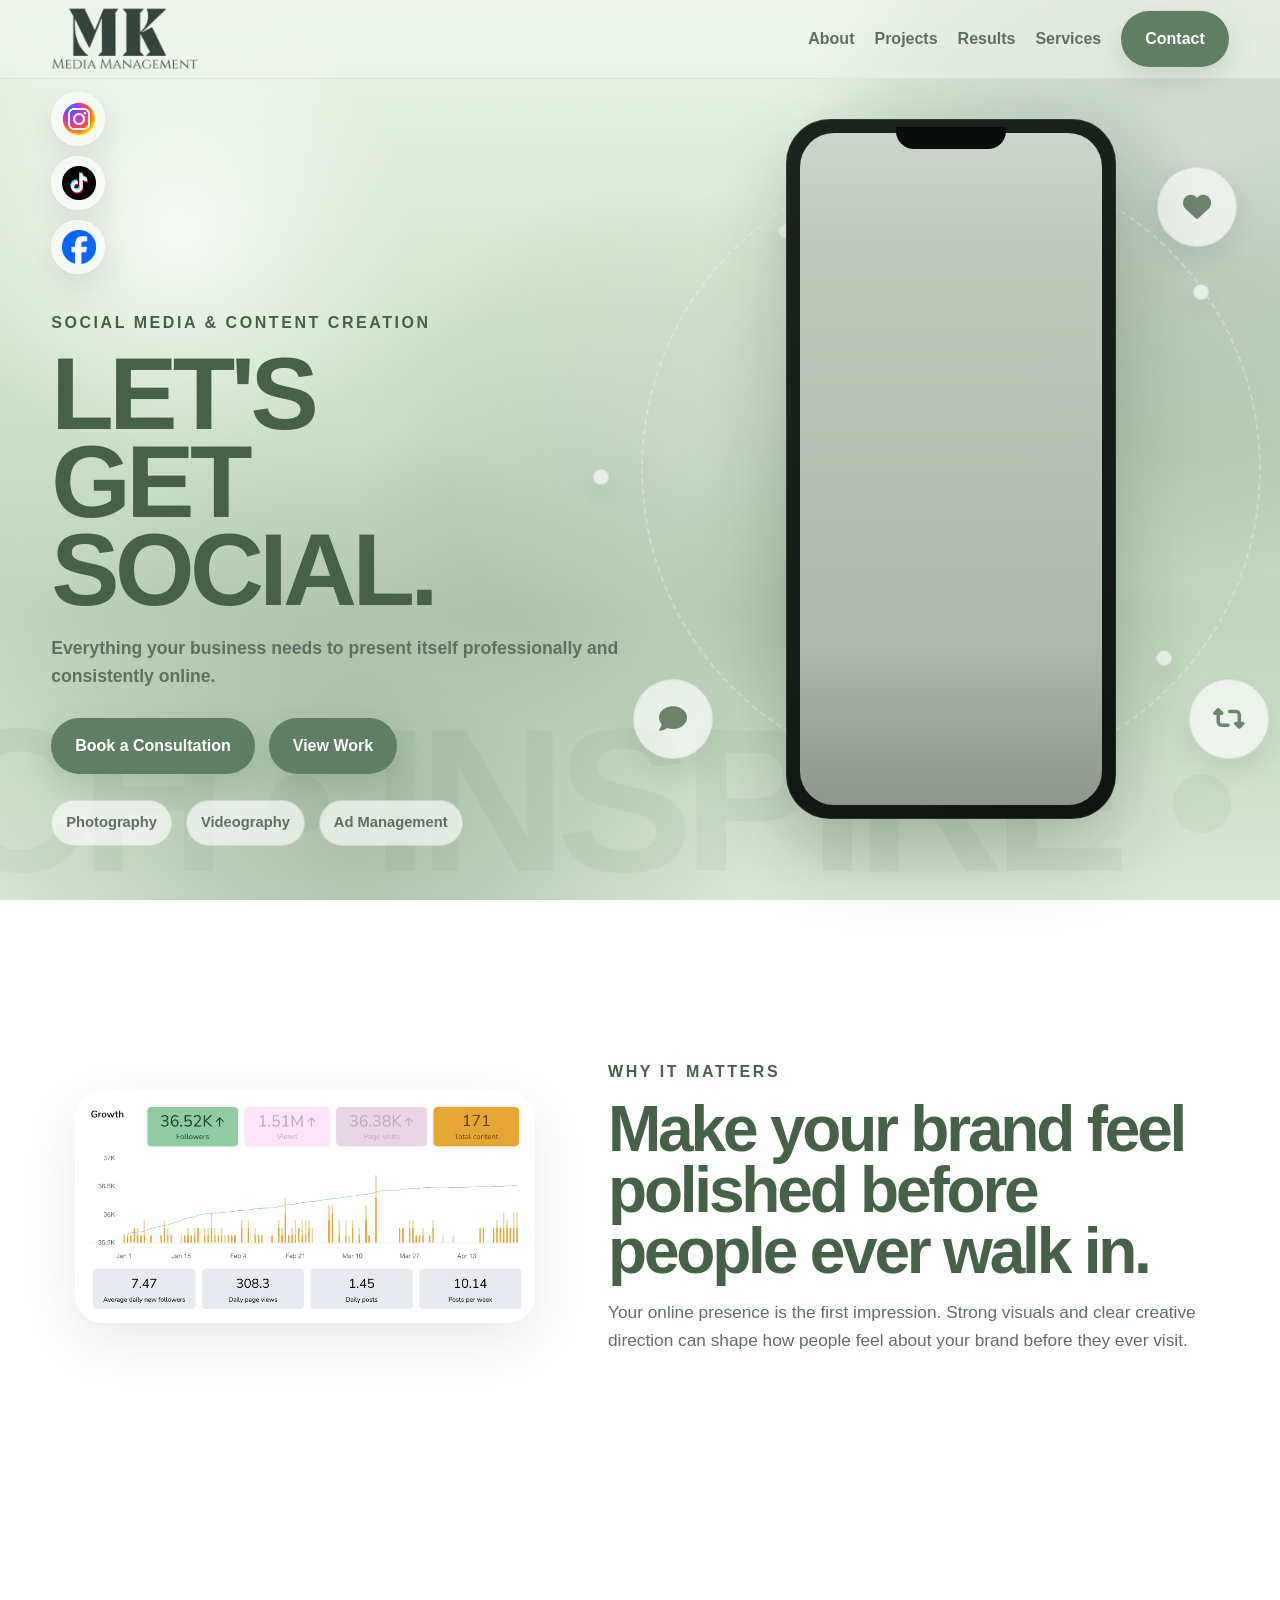
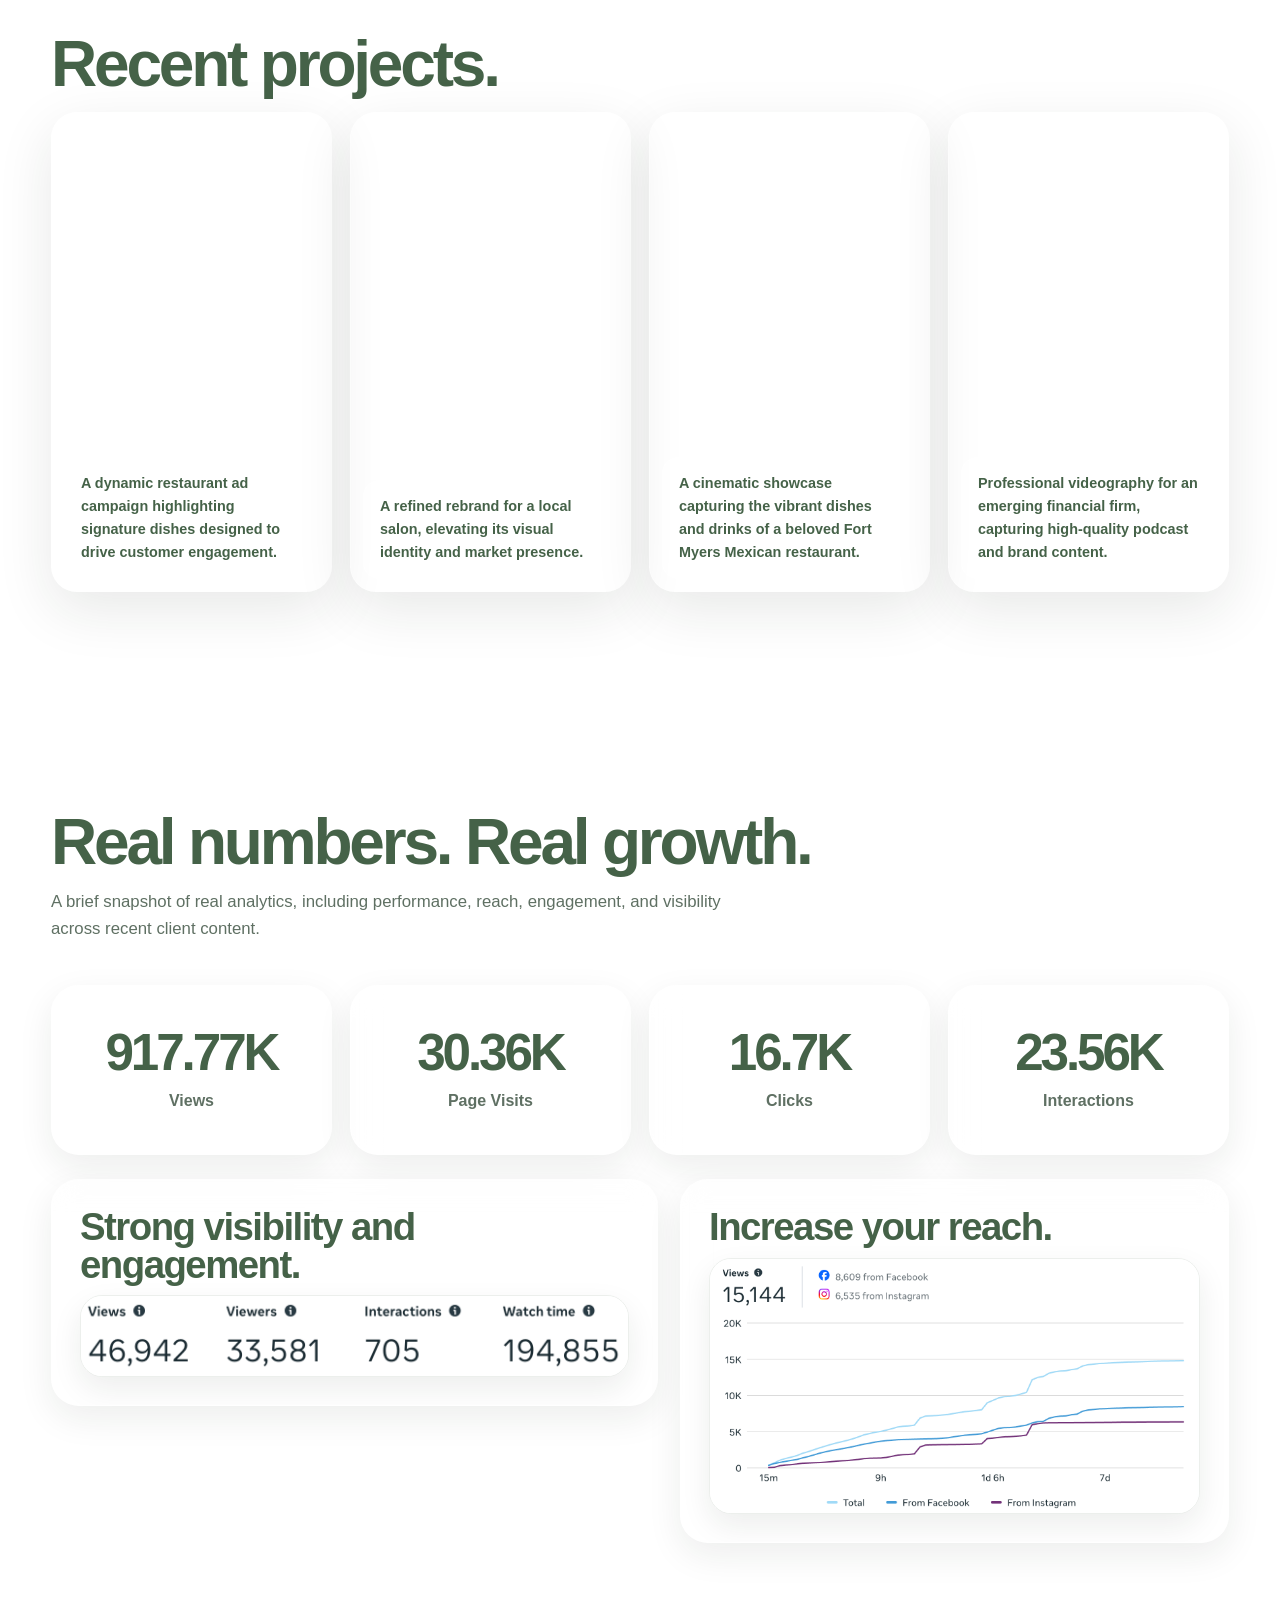
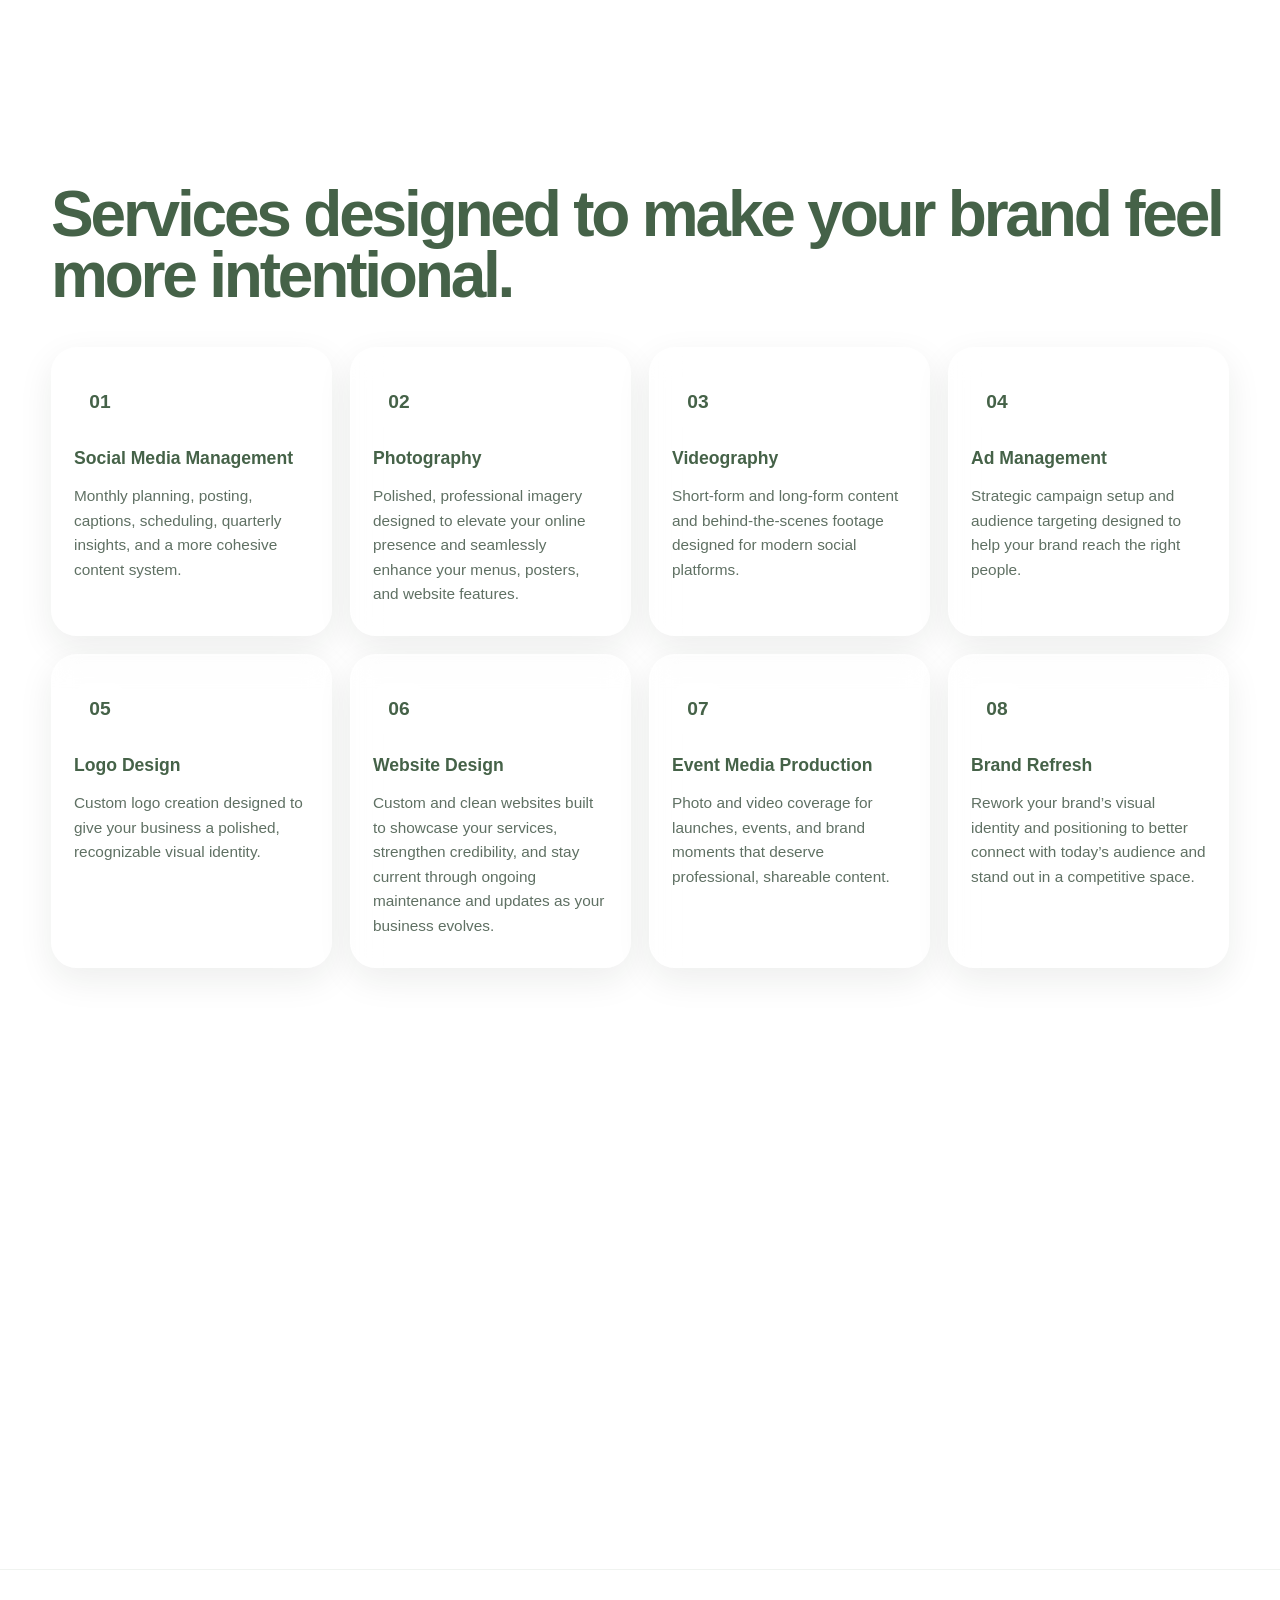
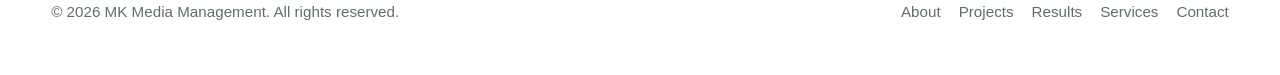
==== index.html @ 250b02cb "Add initial project files" ====
<!DOCTYPE html>
<html lang="en">

<head>
  <meta charset="UTF-8" />
  <meta name="viewport" content="width=device-width, initial-scale=1.0" />
  <title>MK Media Management | Social Media & Content Creation</title>
  <meta name="description"
    content="Professional social media management, content creation, photography, videography, branding, and logo design for businesses. MK Media Management creates high-quality visuals and strategies that elevate your brand online.">
  <link rel="stylesheet" href="https://cdnjs.cloudflare.com/ajax/libs/font-awesome/6.5.0/css/all.min.css" />
  <link rel="icon" type="image/png" href="/favicon.png">

  <style>
    /* ==============================
       THEME VARIABLES
    ============================== */
    :root {
      --bg: #e3efe0;
      --bg2: #cfe2cb;
      --bg3: #d4e3d1;
      --panel: rgba(255, 255, 255, 0.72);
      --text: #1f2a22;
      --muted: #5f7063;
      --green: #5f7f62;
      --green-dark: #456248;
      --line: rgba(69, 98, 72, 0.14);
      --shadow: 0 18px 55px rgba(25, 41, 29, 0.1);
      --max: 1200px;
    }

    /* ==============================
       RESET / BASE
    ============================== */
    * {
      box-sizing: border-box;
      margin: 0;
      padding: 0;
    }

    html {
      scroll-behavior: smooth;
    }

    body {
      font-family: Arial, Helvetica, sans-serif;
      color: var(--text);
      background: transparent;
      overflow-x: hidden;
      line-height: 1.6;
    }


    a,
    a:hover,
    .logo,
    .logo:hover,
    .btn,
    .btn:hover,
    .nav-links a,
    .nav-links a:hover,
    .footer-links a,
    .footer-links a:hover {
      color: inherit;
      text-decoration: none;
    }

    img,
    video {
      display: block;
      max-width: 100%;
    }

    .container {
      width: min(92%, var(--max));
      margin: 0 auto;
    }

    .section {
      position: relative;
      padding: 110px 0;
    }

    .eyebrow {
      display: inline-block;
      margin-bottom: 14px;
      font-size: 1rem;
      letter-spacing: 0.16em;
      text-transform: uppercase;
      font-weight: 700;
      color: var(--green-dark);
    }

    .section-title {
      max-width: none;
      margin-bottom: 16px;
      font-size: clamp(2.2rem, 5vw, 4.4rem);
      line-height: 0.96;
      letter-spacing: -0.05em;
      color: var(--green-dark);
    }

    .section-subtitle {
      max-width: 720px;
      color: var(--muted);
      font-size: 1.05rem;
    }

    /* ==============================
       ANIMATED BACKGROUND
    ============================== */
    .scroll-bg {
      position: fixed;
      inset: 0;
      z-index: -1;
      pointer-events: none;
      will-change: transform, filter;
      animation: backgroundDrift 22s ease-in-out infinite alternate;
      background:
        radial-gradient(circle at 14% 18%, rgba(255, 255, 255, 0.72), transparent 18%),
        radial-gradient(circle at 82% 16%, rgba(255, 255, 255, 0.52), transparent 22%),
        radial-gradient(circle at 52% 42%, rgba(255, 255, 255, 0.26), transparent 28%),
        radial-gradient(circle at 78% 22%, rgba(47, 79, 54, 0.42), transparent 28%),
        radial-gradient(circle at 28% 78%, rgba(95, 127, 98, 0.36), transparent 32%),
        radial-gradient(circle at 72% 70%, rgba(122, 156, 126, 0.28), transparent 24%),
        radial-gradient(circle at 50% 52%, rgba(62, 95, 68, 0.18), transparent 36%),
        linear-gradient(to bottom, #edf6ea 0%, #d8e8d4 30%, #bfd5bc 68%, #dbe8d8 100%);
    }

    @keyframes backgroundDrift {
      0% {
        transform: scale(1);
        filter: saturate(1) brightness(1);
      }

      50% {
        transform: scale(1.03);
        filter: saturate(1.08) brightness(1.03);
      }

      100% {
        transform: scale(1.05);
        filter: saturate(1.12) brightness(1.05);
      }
    }

    /* ==============================
       BUTTONS
    ============================== */
    .btn {
      display: inline-flex;
      align-items: center;
      justify-content: center;
      border: none;
      border-radius: 999px;
      padding: 15px 24px;
      font-weight: 700;
      cursor: pointer;
      transition: background-color 0.25s ease, color 0.25s ease, transform 0.25s ease, box-shadow 0.25s ease;
    }

    .btn-primary {
      background: var(--green);
      color: #ffffff;
      box-shadow: 0 10px 28px rgba(69, 98, 72, 0.18);
    }

    .btn-primary:hover {
      background: #ffffff;
      color: var(--green-dark);
      transform: scale(1.06);
      box-shadow: 0 12px 30px rgba(69, 98, 72, 0.16);
    }

    /* ==============================
       HEADER / NAVIGATION
    ============================== */
    header {
      position: sticky;
      top: 0;
      z-index: 1000;
      background: rgba(238, 244, 236, 0.6);
      backdrop-filter: blur(12px);
      border-bottom: 1px solid rgba(69, 98, 72, 0.08);
    }

    .nav {
      min-height: 78px;
      display: flex;
      align-items: center;
      justify-content: space-between;
      gap: 24px;
    }

    .logo {
      display: flex;
      align-items: center;
    }

    .logo img {
      height: 64px;
      width: auto;
      object-fit: contain;
      transition: transform 0.25s ease, opacity 0.25s ease;
    }

    .logo:hover img {
      transform: scale(1.03);
      opacity: 0.92;
    }

    .nav-links {
      display: flex;
      align-items: center;
      flex-wrap: wrap;
      gap: 20px;
    }

    .nav-links a {
      font-weight: 600;
      color: var(--muted);
    }

    .nav-links a:hover {
      color: var(--text);
    }

    .nav-links a.nav-contact-btn {
      background: var(--green);
      color: #ffffff !important;
      box-shadow: 0 10px 28px rgba(69, 98, 72, 0.18);
    }

    .nav-links a.nav-contact-btn:hover {
      background: #ffffff;
      color: var(--green-dark) !important;
      transform: scale(1.06);
      box-shadow: 0 12px 30px rgba(69, 98, 72, 0.16);
    }

    /* =========================================
       HERO + SOCIAL ICONS + PHONE
    ========================================= */
    .hero {
      position: relative;
      min-height: 100vh;
      display: flex;
      align-items: center;
      padding: 10px 0 160px;
      overflow: hidden;
    }

    .hero-bg-word {
      position: absolute;
      left: 30%;
      top: 60%;
      transform: translateX(-50%);
      font-size: clamp(5rem, 16vw, 16rem);
      font-weight: 900;
      letter-spacing: -0.05em;
      color: rgba(69, 98, 72, 0.06);
      white-space: nowrap;
      pointer-events: none;
      user-select: none;
      will-change: transform;
    }

    .hero-grid {
      position: relative;
      z-index: 2;
      display: grid;
      grid-template-columns: 1.02fr 0.98fr;
      align-items: center;
      gap: 42px;
    }

    .hero-social-stack {
      display: flex;
      flex-direction: column;
      gap: 10px;
      width: fit-content;
      margin-bottom: 36px;
      position: relative;
      top: 0;
    }

    .social-pill {
      width: 54px;
      height: 54px;
      display: flex;
      align-items: center;
      gap: 12px;
      overflow: hidden;
      border-radius: 999px;
      background: rgba(255, 255, 255, 0.62);
      backdrop-filter: blur(12px);
      border: 1px solid rgba(255, 255, 255, 0.42);
      box-shadow: 0 12px 30px rgba(25, 41, 29, 0.1);
      color: var(--green-dark);
      font-weight: 800;
      white-space: nowrap;
      line-height: 1;
      transition: width 0.3s ease, transform 0.25s ease, background 0.25s ease;
    }

    .social-pill:hover {
      width: 320px;
      transform: translateX(4px) scale(1.03);
      background: rgba(255, 255, 255, 0.9);
    }

    .social-pill img {
      display: block;
      width: 34px;
      height: 34px;
      object-fit: contain;
      flex: 0 0 34px;
      margin-left: 10px;
    }

    .social-pill span {
      display: block;
      opacity: 0;
      transform: translateX(0);
      line-height: 1;
      padding-top: 1px;
      transition: opacity 0.25s ease;
    }

    .social-pill:hover span {
      opacity: 1;
    }

    .hero h1 {
      max-width: 700px;
      margin-bottom: 20px;
      font-size: clamp(4rem, 8vw, 7.5rem);
      line-height: 0.86;
      letter-spacing: -0.045em;

      /* APPLE FONT FIX */
      font-family: "Arial Black", Arial, Helvetica, sans-serif;
      font-weight: 900;
      -webkit-font-smoothing: antialiased;
      text-rendering: geometricPrecision;

      text-transform: uppercase;
      color: var(--green-dark);
    }

    .hero p {
      max-width: 610px;
      margin-bottom: 28px;
      color: var(--muted);
      font-size: 1.1rem;
      font-weight: 600;
    }

    .hero-actions,
    .hero-tags {
      display: flex;
      flex-wrap: wrap;
      gap: 14px;
    }

    .hero-actions {
      margin-bottom: 26px;
    }

    .hero-tags span {
      padding: 10px 14px;
      border-radius: 999px;
      background: rgba(255, 255, 255, 0.66);
      border: 1px solid var(--line);
      color: var(--muted);
      font-size: 0.92rem;
      font-weight: 600;
    }

    .hero-right {
      position: relative;
      min-height: 760px;
    }

    .hero-orbit {
      position: absolute;
      top: 50%;
      left: 50%;
      z-index: 1;
      width: 620px;
      height: 620px;
      transform: translate(-50%, -50%) rotate(0deg);
      transform-origin: center;
      border-radius: 50%;
      border: 2px dashed rgba(255, 255, 255, 0.42);
      opacity: 0.7;
      transition: transform 0.1s linear;
    }

    .orbit-icon {
      position: absolute;
      width: 80px;
      height: 80px;
      display: grid;
      place-items: center;
      border-radius: 50%;
      background: rgba(255, 255, 255, 0.95);
      border: 1px solid rgba(69, 98, 72, 0.14);
      box-shadow: 0 14px 28px rgba(25, 41, 29, 0.12);
      color: var(--green-dark);
      font-size: 28px;
      transform-origin: center;
      transition: transform 0.25s ease, box-shadow 0.25s ease;
    }

    .orbit-icon:hover {
      transform: scale(1.12) translateY(-2px);
    }

    .orbit-icon.ig {
      top: 6px;
      left: 90%;
      transform: translateX(-50%);
    }

    .orbit-icon.ig:hover {
      transform: translateX(-50%) translateY(-2px) scale(1.12);
    }

    .orbit-icon.tt {
      bottom: 18px;
      left: -10px;
    }

    .orbit-icon.fb {
      right: -10px;
      bottom: 18px;
    }

    .orbit-dot {
      position: absolute;
      width: 16px;
      height: 16px;
      border-radius: 50%;
      background: rgba(255, 255, 255, 0.95);
      border: 1px solid rgba(69, 98, 72, 0.14);
      box-shadow: 0 10px 20px rgba(25, 41, 29, 0.12);
    }

    .dot1 {
      top: 10%;
      left: 22%;
    }

    .dot2 {
      top: 20%;
      right: 8%;
    }

    .dot3 {
      right: 14%;
      bottom: 18%;
    }

    .dot4 {
      bottom: 8%;
      left: 28%;
    }

    .dot5 {
      top: 50%;
      left: -8%;
    }

    .phone-stage {
      position: absolute;
      top: 50%;
      left: 50%;
      z-index: 3;
      width: 330px;
      height: 700px;
      perspective: 1400px;
      transform: translate(-50%, -50%);
    }

    .phone {
      position: relative;
      width: 100%;
      height: 100%;
      padding: 14px;
      border-radius: 44px;
      background: linear-gradient(145deg, #1d241f, #0f1411);
      box-shadow: 0 35px 80px rgba(21, 31, 23, 0.22), inset 0 0 0 1px rgba(255, 255, 255, 0.1);
      transform-style: preserve-3d;
      transition: transform 0.18s ease;
    }

    .phone::before {
      content: "";
      position: absolute;
      top: 8px;
      left: 50%;
      z-index: 3;
      width: 110px;
      height: 22px;
      border-radius: 0 0 18px 18px;
      background: #0a0d0b;
      transform: translateX(-50%);
    }

    .phone-screen {
      position: relative;
      width: 100%;
      height: 100%;
      overflow: hidden;
      border-radius: 34px;
      background: linear-gradient(to bottom, rgba(0, 0, 0, 0.1), rgba(0, 0, 0, 0.22)), #d8e4d5;
    }

    .phone-screen video {
      width: 100%;
      height: 100%;
      object-fit: cover;
      transform: scale(1.02);
    }

    .screen-ui {
      position: absolute;
      inset: 0;
      background: linear-gradient(to bottom, rgba(255, 255, 255, 0.16), transparent 22%), linear-gradient(to top, rgba(0, 0, 0, 0.16), transparent 24%);
      pointer-events: none;
    }

    /* ==============================
       WHY IT MATTERS
    ============================== */
    .story-section {
      padding: 0 0 120px;
    }

    .story-layout {
      display: grid;
      grid-template-columns: 0.9fr 1.1fr;
      align-items: center;
      gap: 48px;
    }

    .story-visual {
      display: flex;
      align-items: center;
      justify-content: center;
    }

    .story-image {
      width: 100%;
      max-width: 460px;
      border-radius: 28px;
      background: rgba(255, 255, 255, 0.72);
      border: 1px solid rgba(255, 255, 255, 0.45);
      box-shadow: var(--shadow);
    }

    .story-wrap {
      max-width: 950px;
      margin: 0 auto;
    }

    .story-block {
      padding: 50px 0;
    }

    .story-block h2 {
      max-width: 820px;
      margin-bottom: 16px;
      font-size: clamp(2rem, 5vw, 4.2rem);
      line-height: 0.96;
      letter-spacing: -0.05em;
      color: var(--green-dark);
    }

    .story-block p {
      max-width: 720px;
      color: var(--muted);
      font-size: 1.08rem;
    }

    /* ==============================
       PROJECTS
    ============================== */
    .projects-grid {
      display: grid;
      grid-template-columns: repeat(4, 1fr);
      gap: 18px;
    }

    .project-card {
      position: relative;
      height: 480px;
      overflow: hidden;
      border-radius: 26px;
      border: 1px solid rgba(255, 255, 255, 0.4);
      box-shadow: var(--shadow);
    }

    .project-card video {
      width: 100%;
      height: 100%;
      object-fit: cover;
    }

    .project-overlay {
      position: absolute;
      right: 12px;
      bottom: 12px;
      left: 12px;
      padding: 14px 16px;
      border-radius: 16px;
      background: rgba(255, 255, 255, 0.55);
      backdrop-filter: blur(10px);
      -webkit-backdrop-filter: blur(10px);
      border: 1px solid rgba(255, 255, 255, 0.4);
      color: var(--green-dark);
      font-weight: 600;
      font-size: 0.9rem;
      transition: transform 0.25s ease, background 0.25s ease;
    }

    .project-overlay p {
      margin: 0;
    }

    .project-card:hover .project-overlay {
      transform: translateY(-4px);
      background: rgba(255, 255, 255, 0.75);
    }

    /* ==============================
       RESULTS / STATS
    ============================== */
    .results-section {
      position: relative;
    }

    .results-metrics {
      display: grid;
      grid-template-columns: repeat(4, 1fr);
      gap: 18px;
      margin-top: 42px;
    }

    .result-metric,
    .results-card {
      border-radius: 28px;
      background: rgba(255, 255, 255, 0.42);
      backdrop-filter: blur(14px);
      -webkit-backdrop-filter: blur(14px);
      border: 1px solid rgba(255, 255, 255, 0.38);
      box-shadow: 0 12px 35px rgba(25, 41, 29, 0.08), inset 0 1px 0 rgba(255, 255, 255, 0.35);
    }

    .result-metric {
      min-height: 170px;
      padding: 28px 22px;
      display: flex;
      flex-direction: column;
      align-items: center;
      justify-content: center;
      text-align: center;
    }

    .result-metric span {
      display: block;
      margin-bottom: 10px;
      font-size: clamp(2rem, 4vw, 3.8rem);
      line-height: 1;
      letter-spacing: -0.06em;
      font-weight: 800;
      color: var(--green-dark);
    }

    .result-metric p {
      color: var(--muted);
      font-size: 1rem;
      font-weight: 700;
      text-align: center;
    }

    .results-grid {
      display: grid;
      grid-template-columns: 1.05fr 0.95fr;
      align-items: start;
      gap: 22px;
      margin-top: 24px;
    }

    .results-card {
      height: fit-content;
      padding: 28px;
      overflow: hidden;
    }

    .results-card.large {
      grid-row: span 2;
    }

    .results-card h3 {
      margin-bottom: 12px;
      font-size: clamp(1.5rem, 3vw, 2.4rem);
      line-height: 0.98;
      letter-spacing: -0.04em;
      color: var(--green-dark);
    }

    .results-card p {
      margin-bottom: 22px;
      color: var(--muted);
    }

    .results-card img {
      width: 100%;
      border-radius: 22px;
      border: 1px solid rgba(69, 98, 72, 0.1);
      box-shadow: 0 12px 30px rgba(25, 41, 29, 0.08);
    }

    /* ==============================
       SERVICES
    ============================== */
    .services-grid {
      display: grid;
      grid-template-columns: repeat(4, 1fr);
      gap: 18px;
      margin-top: 40px;
    }

    .service-card {
      min-height: 250px;
      padding: 28px 22px;
      border-radius: 26px;
      background: rgba(255, 255, 255, 0.42);
      backdrop-filter: blur(14px);
      -webkit-backdrop-filter: blur(14px);
      border: 1px solid rgba(255, 255, 255, 0.38);
      box-shadow: 0 12px 35px rgba(25, 41, 29, 0.08), inset 0 1px 0 rgba(255, 255, 255, 0.35);
      transition: transform 0.25s ease, box-shadow 0.25s ease;
    }

    .service-card:hover {
      transform: translateY(-6px);
      box-shadow: 0 18px 40px rgba(25, 41, 29, 0.1), inset 0 1px 0 rgba(255, 255, 255, 0.35);
    }

    .service-icon {
      width: 52px;
      height: 52px;
      display: grid;
      place-items: center;
      margin-bottom: 16px;
      border-radius: 16px;
      background: rgba(255, 255, 255, 0.28);
      backdrop-filter: blur(8px);
      border: 1px solid rgba(255, 255, 255, 0.32);
      color: var(--green-dark);
      font-size: 1.2rem;
      font-weight: 900;
    }

    .service-card h3 {
      margin-bottom: 12px;
      font-size: 1.1rem;
      color: var(--green-dark);
    }

    .service-card p {
      color: var(--muted);
      font-size: 0.96rem;
    }

    /* ==============================
       CTA
    ============================== */
    .cta-section {
      padding: 110px 0 120px;
    }

    .cta-box {
      display: flex;
      align-items: center;
      justify-content: space-between;
      flex-wrap: wrap;
      gap: 24px;
      padding: 42px;
      border-radius: 34px;
      background: linear-gradient(135deg, rgba(255, 255, 255, 0.82), rgba(231, 239, 230, 0.82));
      border: 1px solid rgba(255, 255, 255, 0.5);
      box-shadow: var(--shadow);
      color: var(--green-dark);
    }

    .cta-box h2 {
      max-width: 650px;
      margin-bottom: 10px;
      font-size: clamp(2rem, 4vw, 3.6rem);
      line-height: 0.98;
      letter-spacing: -0.04em;
    }

    .cta-box p {
      max-width: 620px;
      color: var(--muted);
    }

    /* ==============================
       FOOTER
    ============================== */
    footer {
      padding: 30px 0 50px;
      border-top: 1px solid rgba(69, 98, 72, 0.08);
    }

    .footer-inner {
      display: flex;
      align-items: center;
      justify-content: space-between;
      flex-wrap: wrap;
      gap: 16px;
      color: var(--muted);
      font-size: 0.95rem;
    }

    .footer-links {
      display: flex;
      flex-wrap: wrap;
      gap: 18px;
    }

    .footer-links a:hover {
      color: var(--text);
    }

    /* ==============================
       REVEAL ANIMATION
    ============================== */
    .reveal {
      opacity: 0;
      transform: translateY(50px);
      transition: opacity 0.8s ease, transform 0.8s ease;
      will-change: opacity, transform;
    }

    .reveal.visible {
      opacity: 1;
      transform: translateY(0);
    }

    /* ==============================
       RESPONSIVE
    ============================== */
    @media (max-width: 1080px) {

      .hero-grid,
      .story-layout,
      .results-grid {
        grid-template-columns: 1fr;
      }

      .projects-grid,
      .results-metrics,
      .services-grid {
        grid-template-columns: repeat(2, 1fr);
      }

      .story-visual {
        justify-content: flex-start;
      }

      .hero-right {
        min-height: 640px;
      }

      .results-card.large {
        grid-row: auto;
      }
    }

    @media (max-width: 720px) {
      .nav {
        flex-direction: column;
        align-items: flex-start;
        padding: 14px 0;
      }

      .section {
        padding: 80px 0;
      }

      .hero {
        min-height: auto;
        padding-top: 46px;
      }

      .hero h1 {
        font-size: 3.6rem;
      }

      .hero-social-stack {
        top: 0;
        margin-bottom: 36px;
      }

      .hero-right {
        min-height: 560px;
      }

      .hero-orbit {
        width: 360px;
        height: 360px;
      }

      .phone-stage {
        width: 280px;
        height: 560px;
      }

      .projects-grid,
      .results-metrics,
      .results-grid,
      .services-grid {
        grid-template-columns: 1fr;
      }

      .cta-box {
        padding: 30px 24px;
      }

      .story-block {
        padding: 56px 0;
      }
    }
  </style>
</head>

<body>
  <div class="scroll-bg" id="scrollBg"></div>

  <header>
    <div class="container nav">
      <a href="index.html" class="logo" aria-label="MK Media Management Home">
        <img src="images/mk-logo.png" alt="MK Media Management Logo" />
      </a>

      <nav class="nav-links" aria-label="Main navigation">
        <a href="about.html">About</a>
        <a href="#projects">Projects</a>
        <a href="#stats">Results</a>
        <a href="#services">Services</a>
        <a href="contact.html" class="btn btn-primary nav-contact-btn">Contact</a>
      </nav>
    </div>
  </header>

  <main>
    <section class="hero">
      <div class="hero-bg-word">ELEVATE • REACH • INSPIRE • ELEVATE •</div>

      <div class="container">
        <div class="hero-grid">
          <div class="hero-left">
            <div class="hero-social-stack">
              <a href="https://www.instagram.com/mkmediamanagementllc/" target="_blank" rel="noopener noreferrer"
                class="social-pill">
                <img src="images/instagram-logo.png" alt="Instagram" />
                <span>@mkmediamanagementllc</span>
              </a>

              <a href="https://www.tiktok.com/@mk.mediamanagement?_r=1&_t=ZP-95wpvBpGaMh" target="_blank"
                rel="noopener noreferrer" class="social-pill">
                <img src="images/tiktok-logo.png" alt="TikTok" />
                <span>@mk_mediamanagement</span>
              </a>

              <a href="https://www.facebook.com/people/MK-Media-Management/61578971417670/?mibextid=wwXIfr&rdid=pEhclcX3GsBzzG3G&share_url=https%3A%2F%2Fwww.facebook.com%2Fshare%2F1B82EiNKSx%2F%3Fmibextid%3DwwXIfr"
                target="_blank" rel="noopener noreferrer" class="social-pill">
                <img src="images/facebook-logo.png" alt="Facebook" />
                <span>MK Media Management</span>
              </a>
            </div>

            <span class="eyebrow">Social Media & Content Creation</span>
            <h1>LET'S<br />GET<br />SOCIAL.</h1>
            <p>Everything your business needs to present itself professionally and consistently online.</p>

            <div class="hero-actions">
              <a href="contact.html" class="btn btn-primary">Book a Consultation</a>
              <a href="#projects" class="btn btn-primary">View Work</a>
            </div>

            <div class="hero-tags">
              <span>Photography</span>
              <span>Videography</span>
              <span>Ad Management</span>
            </div>
          </div>

          <div class="hero-right">
            <div class="hero-orbit" id="heroOrbit">
              <div class="orbit-icon ig"><i class="fa-solid fa-heart"></i></div>
              <div class="orbit-icon tt"><i class="fa-solid fa-comment"></i></div>
              <div class="orbit-icon fb"><i class="fa-solid fa-retweet"></i></div>

              <span class="orbit-dot dot1"></span>
              <span class="orbit-dot dot2"></span>
              <span class="orbit-dot dot3"></span>
              <span class="orbit-dot dot4"></span>
              <span class="orbit-dot dot5"></span>
            </div>

            <div class="phone-stage" id="phoneStage">
              <div class="phone" id="phoneCard">
                <div class="phone-screen">
                  <video class="phone-video" autoplay muted loop playsinline>
                    <source src="videos/index-phone-video.mp4" type="video/mp4" />
                  </video>
                  <div class="screen-ui"></div>
                </div>
              </div>
            </div>
          </div>
        </div>
      </div>
    </section>

    <section class="story-section">
      <div class="container story-layout">
        <div class="story-visual reveal">
          <img src="images/results-01.png" alt="Views analytics chart" class="story-image" />
        </div>

        <div class="story-wrap">
          <div class="story-block reveal">
            <span class="eyebrow">Why it matters</span>
            <h2>Make your brand feel polished before people ever walk in.</h2>
            <p>
              Your online presence is the first impression. Strong visuals and clear creative direction
              can shape how people feel about your brand before they ever visit.
            </p>
          </div>
        </div>
      </div>
    </section>

    <section id="projects" class="section">
      <div class="container">
        <h2 class="section-title reveal">Recent projects.</h2>

        <div class="projects-grid">
          <div class="project-card reveal">
            <video autoplay muted loop playsinline>
              <source src="videos/index-project-01.mov" type="video/mp4" />
            </video>

            <div class="project-overlay">
              <p>A dynamic restaurant ad campaign highlighting signature dishes designed to drive customer engagement.
              </p>
            </div>
          </div>

          <div class="project-card reveal">
            <video autoplay muted loop playsinline>
              <source src="videos/index-project-02.mov" type="video/mp4" />
            </video>

            <div class="project-overlay">
              <p>A refined rebrand for a local salon, elevating its visual identity and market presence.</p>
            </div>
          </div>

          <div class="project-card reveal">
            <video autoplay muted loop playsinline>
              <source src="videos/index-project-03.mov" type="video/mp4" />
            </video>

            <div class="project-overlay">
              <p>A cinematic showcase capturing the vibrant dishes and drinks of a beloved Fort Myers Mexican
                restaurant.</p>
            </div>
          </div>

          <div class="project-card reveal">
            <video autoplay muted loop playsinline>
              <source src="videos/index-project-04.mov" type="video/mp4" />
            </video>

            <div class="project-overlay">
              <p>Professional videography for an emerging financial firm, capturing high-quality podcast and brand
                content.</p>
            </div>
          </div>
        </div>
      </div>
    </section>

    <section id="stats" class="section results-section">
      <div class="container">
        <h2 class="section-title reveal">Real numbers. Real growth.</h2>
        <p class="section-subtitle reveal">
          A brief snapshot of real analytics, including performance, reach, engagement, and visibility across recent
          client content.
        </p>

        <div class="results-metrics">
          <div class="result-metric reveal">
            <span>917.77K</span>
            <p>Views</p>
          </div>

          <div class="result-metric reveal">
            <span>30.36K</span>
            <p>Page Visits</p>
          </div>

          <div class="result-metric reveal">
            <span>16.7K</span>
            <p>Clicks</p>
          </div>

          <div class="result-metric reveal">
            <span>23.56K</span>
            <p>Interactions</p>
          </div>
        </div>

        <div class="results-grid">
          <div class="results-card large reveal">
            <h3>Strong visibility and engagement.</h3>
            <img src="images/overview.png" alt="Analytics overview screenshot" />
          </div>

          <div class="results-card reveal">
            <h3>Increase your reach.</h3>
            <img src="images/views-graph1.png" alt="Views analytics chart" />
          </div>
        </div>
      </div>
    </section>

    <section id="services" class="section">
      <div class="container">
        <h2 class="section-title reveal">Services designed to make your brand feel more intentional.</h2>

        <div class="services-grid">
          <div class="service-card reveal">
            <div class="service-icon">01</div>
            <h3>Social Media Management</h3>
            <p>Monthly planning, posting, captions, scheduling, quarterly insights, and a more cohesive content system.
            </p>
          </div>

          <div class="service-card reveal">
            <div class="service-icon">02</div>
            <h3>Photography</h3>
            <p>Polished, professional imagery designed to elevate your online presence and seamlessly enhance your
              menus, posters, and website features.</p>
          </div>

          <div class="service-card reveal">
            <div class="service-icon">03</div>
            <h3>Videography</h3>
            <p>Short-form and long-form content and behind-the-scenes footage designed for modern social platforms.</p>
          </div>

          <div class="service-card reveal">
            <div class="service-icon">04</div>
            <h3>Ad Management</h3>
            <p>Strategic campaign setup and audience targeting designed to help your brand reach the right people.</p>
          </div>

          <div class="service-card reveal">
            <div class="service-icon">05</div>
            <h3>Logo Design</h3>
            <p>Custom logo creation designed to give your business a polished, recognizable visual identity.</p>
          </div>

          <div class="service-card reveal">
            <div class="service-icon">06</div>
            <h3>Website Design</h3>
            <p>Custom and clean websites built to showcase your services, strengthen credibility, and stay current
              through ongoing maintenance and updates as your business evolves.</p>
          </div>

          <div class="service-card reveal">
            <div class="service-icon">07</div>
            <h3>Event Media Production</h3>
            <p>Photo and video coverage for launches, events, and brand moments that deserve professional, shareable
              content.</p>
          </div>

          <div class="service-card reveal">
            <div class="service-icon">08</div>
            <h3>Brand Refresh</h3>
            <p>Rework your brand’s visual identity and positioning to better connect with today’s audience and stand out
              in a competitive space.</p>
          </div>
        </div>
      </div>
    </section>

    <section class="cta-section">
      <div class="container">
        <div class="cta-box reveal">
          <div>
            <span class="eyebrow">Let's connect!</span>
            <h2>Ready to make your brand feel more elevated?</h2>
            <p>Contact me for inquiries, project details, or consultation requests.</p>
          </div>

          <a href="contact.html" class="btn btn-primary">Contact Form</a>
        </div>
      </div>
    </section>
  </main>

  <footer>
    <div class="container footer-inner">
      <p>© 2026 MK Media Management. All rights reserved.</p>

      <div class="footer-links">
        <a href="about.html">About</a>
        <a href="#projects">Projects</a>
        <a href="#stats">Results</a>
        <a href="#services">Services</a>
        <a href="contact.html">Contact</a>
      </div>
    </div>
  </footer>

  <script>
    const scrollBg = document.getElementById("scrollBg");
    const orbit = document.getElementById("heroOrbit");
    const phoneStage = document.getElementById("phoneStage");
    const phoneCard = document.getElementById("phoneCard");
    const reveals = document.querySelectorAll(".reveal");
    const heroBgWord = document.querySelector(".hero-bg-word");

    function animateBackground() {
      const y = window.scrollY;

      const x1 = 14 + Math.sin(y * 0.0022) * 10;
      const y1 = 18 + Math.cos(y * 0.0022) * 8;
      const x2 = 82 + Math.cos(y * 0.0017) * 12;
      const y2 = 16 + Math.sin(y * 0.0017) * 10;
      const x3 = 52 + Math.sin(y * 0.0012) * 8;
      const y3 = 42 + Math.cos(y * 0.0012) * 8;
      const x4 = 78 + Math.cos(y * 0.0015) * 14;
      const y4 = 22 + Math.sin(y * 0.0015) * 12;
      const x5 = 28 + Math.sin(y * 0.0014) * 16;
      const y5 = 78 + Math.cos(y * 0.0014) * 14;

      if (scrollBg) {
        scrollBg.style.background = `
          radial-gradient(circle at ${x1}% ${y1}%, rgba(255, 255, 255, 0.72), transparent 18%),
          radial-gradient(circle at ${x2}% ${y2}%, rgba(255, 255, 255, 0.52), transparent 22%),
          radial-gradient(circle at ${x3}% ${y3}%, rgba(255, 255, 255, 0.26), transparent 28%),
          radial-gradient(circle at ${x4}% ${y4}%, rgba(47, 79, 54, 0.42), transparent 28%),
          radial-gradient(circle at ${x5}% ${y5}%, rgba(95, 127, 98, 0.36), transparent 32%),
          radial-gradient(circle at 72% 70%, rgba(122, 156, 126, 0.28), transparent 24%),
          radial-gradient(circle at 50% 52%, rgba(62, 95, 68, 0.18), transparent 36%),
          linear-gradient(to bottom, #edf6ea 0%, #d8e8d4 30%, #bfd5bc 68%, #dbe8d8 100%)
        `;
      }
    }

    function animateOnScroll() {
      const y = window.scrollY;
      const orbitRotation = y * 0.12;
      const wordOffset = y * 2;

      if (orbit) {
        orbit.style.transform = `translate(-50%, -50%) rotate(${orbitRotation}deg)`;
      }

      if (heroBgWord) {
        heroBgWord.style.transform = `translateX(calc(-50% + ${wordOffset}px))`;
      }
    }

    function revealOnScroll() {
      const trigger = window.innerHeight * 0.88;

      reveals.forEach((item) => {
        const rect = item.getBoundingClientRect();

        if (rect.top < trigger) {
          item.classList.add("visible");
        }
      });
    }

    function handleScroll() {
      animateOnScroll();
      revealOnScroll();
      animateBackground();
    }

    window.addEventListener("scroll", handleScroll);
    window.addEventListener("load", handleScroll);

    if (phoneStage && phoneCard) {
      phoneStage.addEventListener("mousemove", (event) => {
        const rect = phoneStage.getBoundingClientRect();
        const x = event.clientX - rect.left;
        const y = event.clientY - rect.top;
        const centerX = rect.width / 2;
        const centerY = rect.height / 2;
        const rotateY = ((x - centerX) / centerX) * 8;
        const rotateX = ((centerY - y) / centerY) * 8;

        phoneCard.style.transform = `rotateX(${rotateX}deg) rotateY(${rotateY}deg) translateY(-4px)`;
      });

      phoneStage.addEventListener("mouseleave", () => {
        phoneCard.style.transform = "rotateX(0deg) rotateY(0deg) translateY(0px)";
      });
    }
  </script>
</body>

</html>
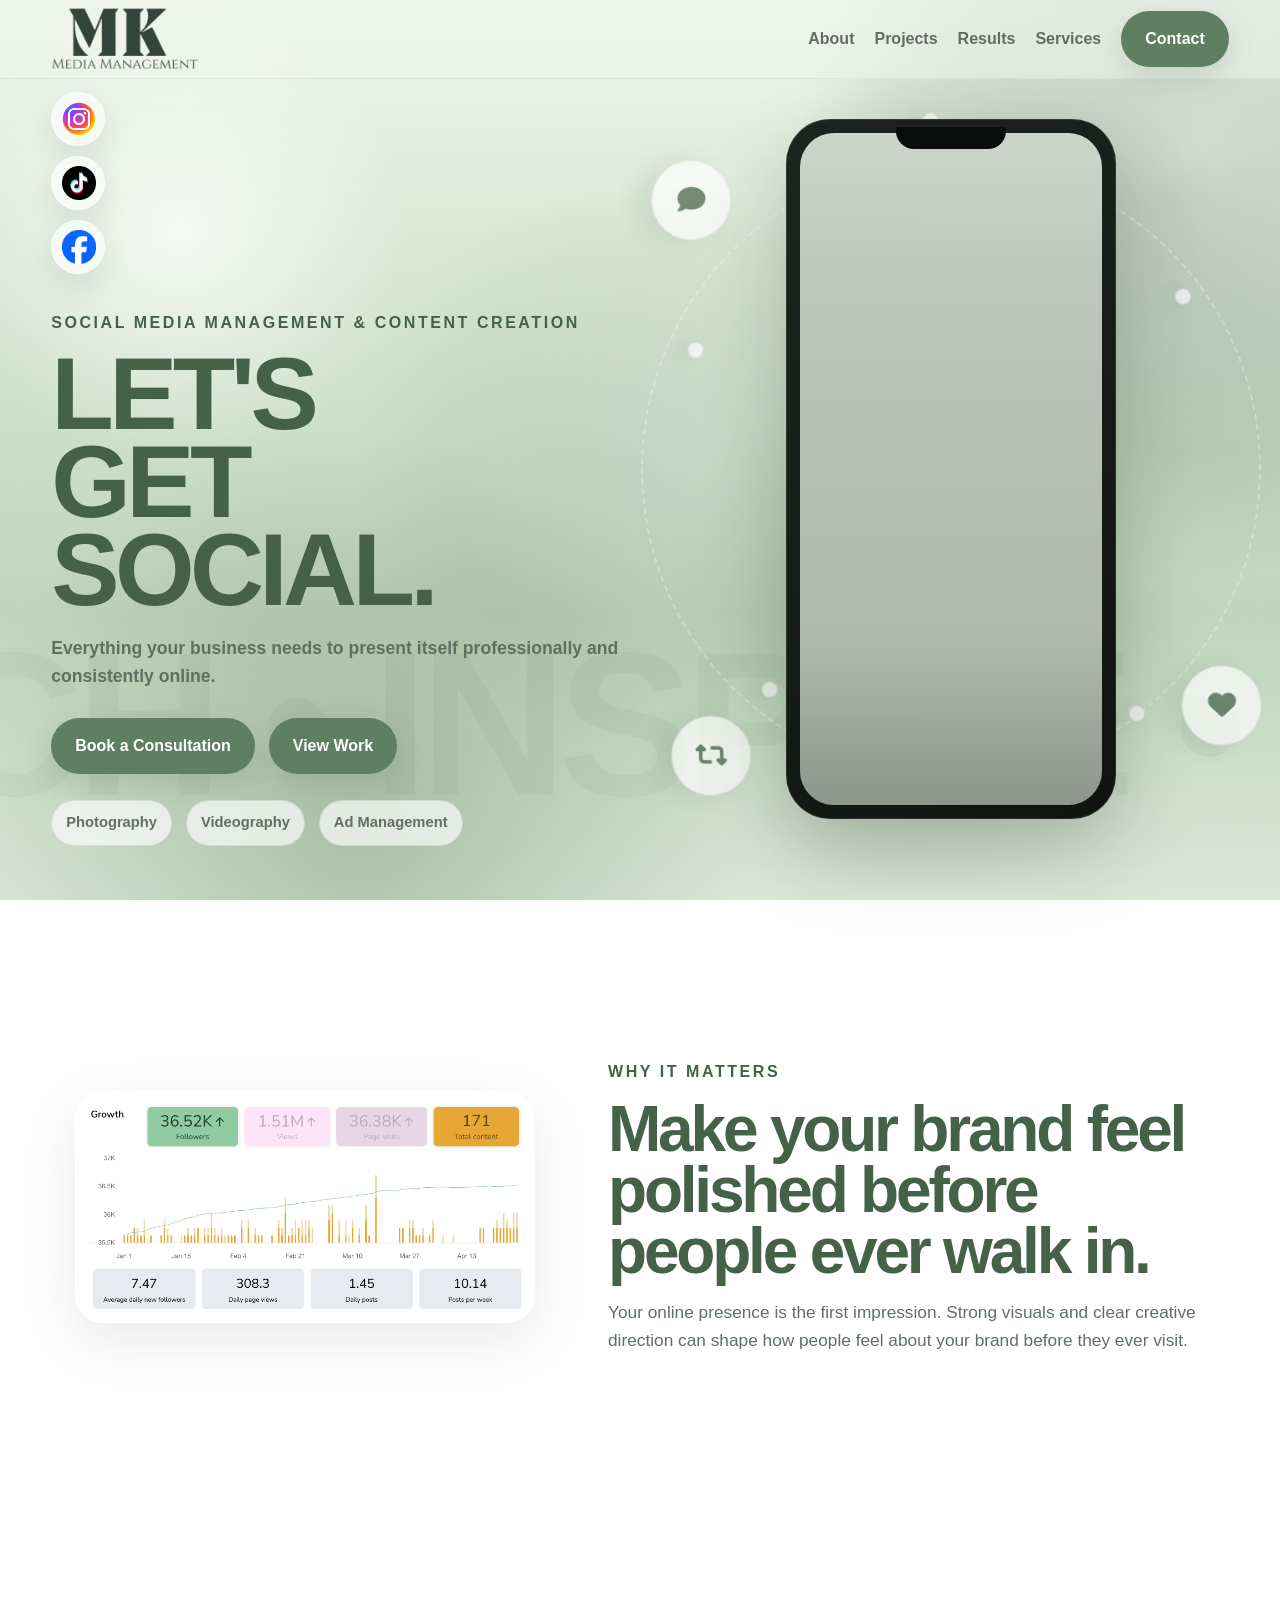
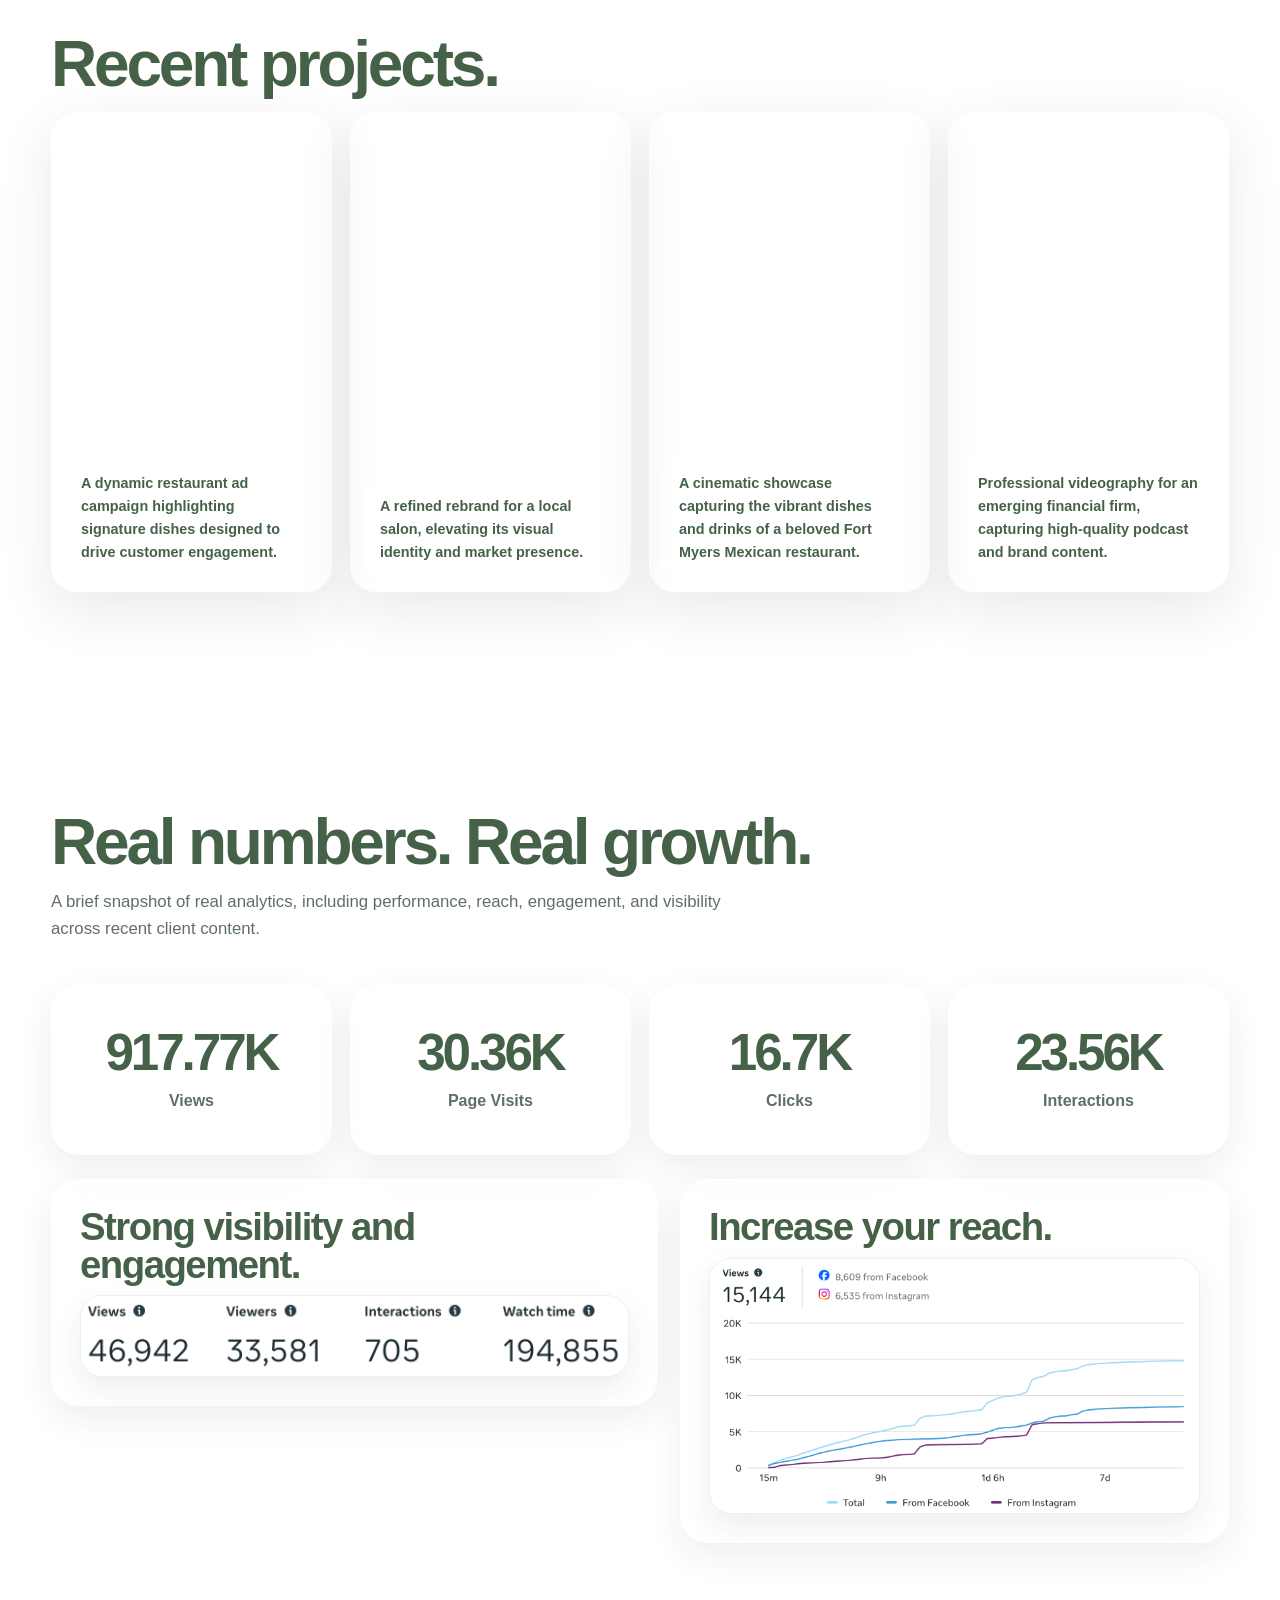
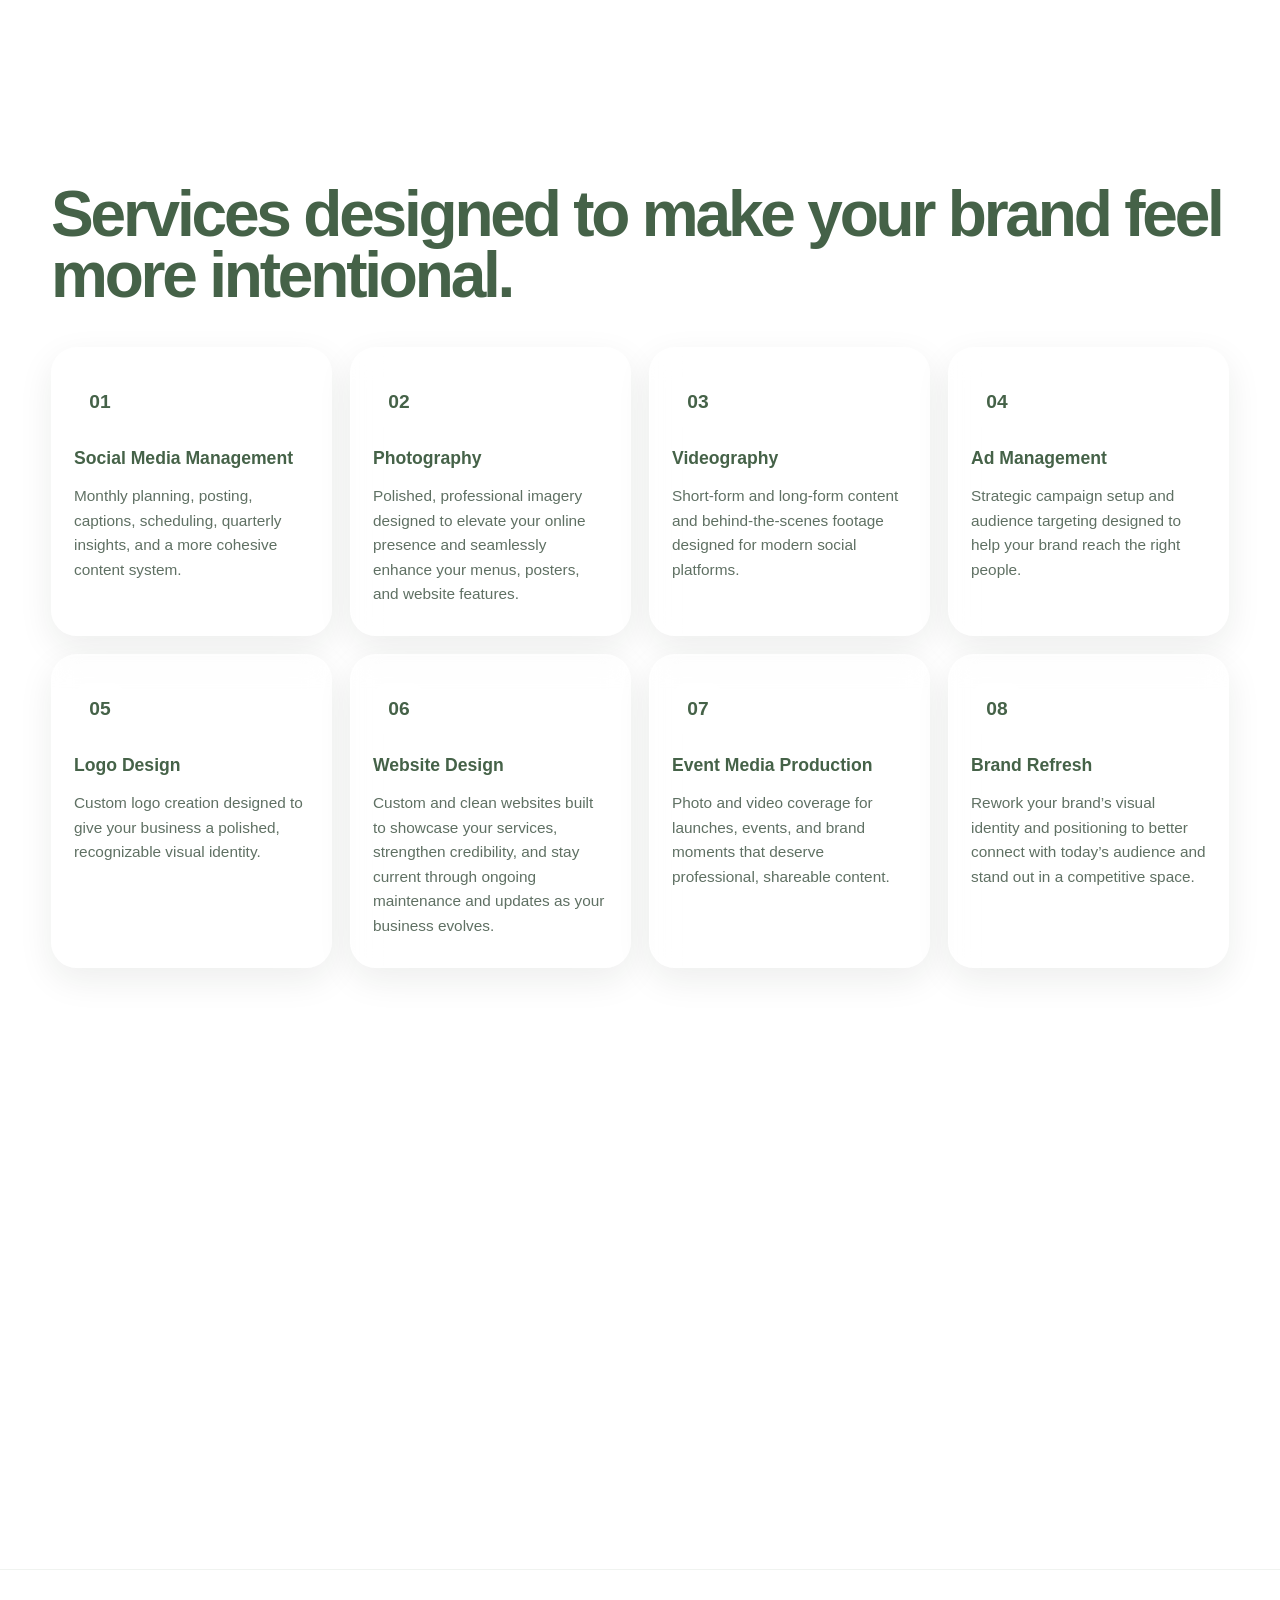
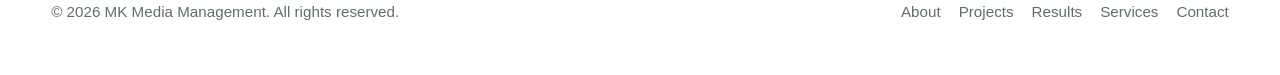
==== commit 0b4e14be: "Improve mobile version of site" ====
--- a/index.html
+++ b/index.html
@@ -97,6 +97,17 @@
       line-height: 0.96;
       letter-spacing: -0.05em;
       color: var(--green-dark);
+    }
+
+    .decorative-background-type {
+      font-family: "Arial Black", Arial, Helvetica, sans-serif;
+      font-weight: 900;
+      line-height: 0.86;
+      letter-spacing: -0.045em;
+      text-transform: uppercase;
+      color: rgba(69, 98, 72, 0.06);
+      -webkit-font-smoothing: antialiased;
+      text-rendering: geometricPrecision;
     }
 
     .section-subtitle {
@@ -215,6 +226,13 @@
       gap: 20px;
     }
 
+    .nav-page-links {
+      display: flex;
+      align-items: center;
+      flex-wrap: wrap;
+      gap: 20px;
+    }
+
     .nav-links a {
       font-weight: 600;
       color: var(--muted);
@@ -250,14 +268,12 @@
     }
 
     .hero-bg-word {
+      --word-offset: 0px;
       position: absolute;
       left: 30%;
       top: 60%;
-      transform: translateX(-50%);
+      transform: translate3d(calc(-50% + var(--word-offset)), 0, 0);
       font-size: clamp(5rem, 16vw, 16rem);
-      font-weight: 900;
-      letter-spacing: -0.05em;
-      color: rgba(69, 98, 72, 0.06);
       white-space: nowrap;
       pointer-events: none;
       user-select: none;
@@ -396,6 +412,20 @@
       transition: transform 0.1s linear;
     }
 
+    .orbit-spinner {
+      --orbit-rotation: 0deg;
+      position: absolute;
+      inset: 0;
+      transform-origin: center;
+      transform: translateZ(0) rotate(0deg);
+      transition: none;
+      will-change: transform;
+    }
+
+    .hero-orbit-front {
+      display: none;
+    }
+
     .orbit-icon {
       position: absolute;
       width: 80px;
@@ -416,6 +446,11 @@
       transform: scale(1.12) translateY(-2px);
     }
 
+    .hero-orbit .orbit-icon i {
+      transform: rotate(calc(-1 * var(--orbit-rotation)));
+      transform-origin: center;
+    }
+
     .orbit-icon.ig {
       top: 6px;
       left: 90%;
@@ -484,6 +519,7 @@
 
     .phone {
       position: relative;
+      isolation: isolate;
       width: 100%;
       height: 100%;
       padding: 14px;
@@ -494,21 +530,30 @@
       transition: transform 0.18s ease;
     }
 
+    @media (min-width: 761px) {
+      .phone {
+        rotate: 0deg;
+        transform-origin: 50% 50%;
+      }
+    }
+
     .phone::before {
       content: "";
       position: absolute;
       top: 8px;
       left: 50%;
-      z-index: 3;
+      z-index: 10;
       width: 110px;
       height: 22px;
       border-radius: 0 0 18px 18px;
       background: #0a0d0b;
-      transform: translateX(-50%);
+      pointer-events: none;
+      transform: translate3d(-50%, 0, 1px);
     }
 
     .phone-screen {
       position: relative;
+      z-index: 1;
       width: 100%;
       height: 100%;
       overflow: hidden;
@@ -517,6 +562,8 @@
     }
 
     .phone-screen video {
+      position: relative;
+      z-index: 1;
       width: 100%;
       height: 100%;
       object-fit: cover;
@@ -526,6 +573,7 @@
     .screen-ui {
       position: absolute;
       inset: 0;
+      z-index: 2;
       background: linear-gradient(to bottom, rgba(255, 255, 255, 0.16), transparent 22%), linear-gradient(to top, rgba(0, 0, 0, 0.16), transparent 24%);
       pointer-events: none;
     }
@@ -590,6 +638,10 @@
       display: grid;
       grid-template-columns: repeat(4, 1fr);
       gap: 18px;
+    }
+
+    .projects-carousel-indicator {
+      display: none;
     }
 
     .project-card {
@@ -764,10 +816,27 @@
       font-weight: 900;
     }
 
-    .service-card h3 {
+    .service-toggle {
+      width: 100%;
+      display: block;
+      padding: 0;
+      border: 0;
+      background: transparent;
+      color: inherit;
+      font: inherit;
+      text-align: left;
+    }
+
+    .service-title {
+      display: block;
       margin-bottom: 12px;
       font-size: 1.1rem;
+      font-weight: 700;
       color: var(--green-dark);
+    }
+
+    .service-toggle-icon {
+      display: none;
     }
 
     .service-card p {
@@ -911,16 +980,6 @@
         min-height: 560px;
       }
 
-      .hero-orbit {
-        width: 360px;
-        height: 360px;
-      }
-
-      .phone-stage {
-        width: 280px;
-        height: 560px;
-      }
-
       .projects-grid,
       .results-metrics,
       .results-grid,
@@ -936,6 +995,463 @@
         padding: 56px 0;
       }
     }
+
+    @media (max-width: 760px) {
+      .nav {
+        min-height: 0;
+        display: grid;
+        grid-template-columns: minmax(0, 1fr) auto;
+        grid-template-areas:
+          "logo contact"
+          "links links";
+        align-items: center;
+        gap: 8px 12px;
+        padding: 10px 0 11px;
+      }
+
+      .logo {
+        grid-area: logo;
+        min-width: 0;
+        width: clamp(175px, 44vw, 190px);
+        justify-self: start;
+      }
+
+      .logo img {
+        width: 100%;
+        height: auto;
+        max-width: 100%;
+      }
+
+      .nav-links {
+        display: contents;
+      }
+
+      .nav-page-links {
+        grid-area: links;
+        width: 100%;
+        display: flex;
+        justify-content: space-between;
+        align-items: center;
+        gap: clamp(8px, 2vw, 14px);
+      }
+
+      .nav-page-links a {
+        font-size: clamp(0.78rem, 3.1vw, 0.92rem);
+        white-space: nowrap;
+      }
+
+      .nav-links a.nav-contact-btn {
+        grid-area: contact;
+        height: 46px;
+        min-height: 0;
+        padding: 0 20px;
+        display: inline-flex;
+        align-items: center;
+        justify-content: center;
+        font-size: 0.9rem;
+        white-space: nowrap;
+      }
+
+      .hero {
+        display: block;
+        padding-top: 28px;
+        padding-bottom: 64px;
+      }
+
+      .hero-social-stack {
+        flex-direction: row;
+        align-items: center;
+        gap: 12px;
+        width: auto;
+        margin-bottom: 14px;
+        top: auto;
+      }
+
+      .social-pill,
+      .social-pill:hover {
+        width: 42px;
+        height: 42px;
+        flex: 0 0 42px;
+        gap: 0;
+        transform: none;
+      }
+
+      .social-pill img {
+        width: 26px;
+        height: 26px;
+        flex: 0 0 26px;
+        margin: auto;
+      }
+
+      .social-pill span {
+        display: none;
+      }
+
+      .hero-actions {
+        width: 100%;
+        display: grid;
+        grid-template-columns: repeat(2, minmax(0, 1fr));
+        gap: 10px;
+      }
+
+      .hero-actions .btn {
+        width: 100%;
+        min-height: 48px;
+        padding: 0 10px;
+        font-size: clamp(0.94rem, 3.7vw, 1rem);
+        white-space: nowrap;
+      }
+
+      .hero-tags {
+        width: 100%;
+        display: grid;
+        grid-template-columns: repeat(3, minmax(0, 1fr));
+        gap: 8px;
+      }
+
+      .hero-tags span {
+        display: flex;
+        align-items: center;
+        justify-content: center;
+        min-width: 0;
+        padding: 8px 4px;
+        font-size: clamp(0.78rem, 3.2vw, 0.9rem);
+        text-align: center;
+        white-space: nowrap;
+      }
+
+      .hero-orbit {
+        --mobile-orbit-size: min(86vw, 360px);
+        --mobile-orbit-radius: calc(var(--mobile-orbit-size) / 2);
+        --mobile-icon-size: 64px;
+        --mobile-dot-size: 16px;
+        width: var(--mobile-orbit-size);
+        height: var(--mobile-orbit-size);
+        transform: translate3d(-50%, -50%, 0);
+        transition: none;
+        overflow: visible;
+      }
+
+      .orbit-spinner {
+        transition: none;
+      }
+
+      .hero-orbit {
+        z-index: 1;
+      }
+
+      .hero-orbit-front {
+        display: none;
+      }
+
+      .orbit-icon {
+        width: var(--mobile-icon-size);
+        height: var(--mobile-icon-size);
+        font-size: 23px;
+        box-shadow: 0 10px 22px rgba(25, 41, 29, 0.11);
+        transition: box-shadow 0.25s ease;
+      }
+
+      .hero-orbit .orbit-icon,
+      .hero-orbit .orbit-dot {
+        top: 50%;
+        right: auto;
+        bottom: auto;
+        left: 50%;
+        transform:
+          translate(-50%, -50%) rotate(var(--angle)) translateX(var(--mobile-orbit-radius)) rotate(calc(-1 * var(--angle)));
+        transform-origin: center;
+      }
+
+      .hero-orbit .orbit-icon i {
+        transform: rotate(calc(-1 * var(--orbit-rotation)));
+        transform-origin: center;
+      }
+
+      .hero-orbit .orbit-dot {
+        width: var(--mobile-dot-size);
+        height: var(--mobile-dot-size);
+      }
+
+      .orbit-icon:hover,
+      .orbit-icon.ig:hover {
+        transform:
+          translate(-50%, -50%) rotate(var(--angle)) translateX(var(--mobile-orbit-radius)) rotate(calc(-1 * var(--angle)));
+      }
+
+      .hero-orbit .orbit-icon.ig {
+        --angle: 35deg;
+        z-index: 1;
+      }
+
+      .hero-orbit .orbit-icon.tt {
+        --angle: 148deg;
+        z-index: 1;
+      }
+
+      .hero-orbit .orbit-icon.fb {
+        --angle: 295deg;
+        z-index: 1;
+      }
+
+      .hero-orbit .dot1 {
+        --angle: 25deg;
+      }
+
+      .hero-orbit .dot2 {
+        --angle: 70deg;
+      }
+
+      .hero-orbit .dot3 {
+        --angle: 115deg;
+      }
+
+      .hero-orbit .dot4 {
+        --angle: 205deg;
+      }
+
+      .hero-orbit .dot5 {
+        --angle: 250deg;
+      }
+
+      .phone-stage {
+        z-index: 3;
+        width: 252px;
+        height: 504px;
+        transform: translate3d(-50%, -50%, 0);
+        transition: none;
+        will-change: transform;
+      }
+
+      .phone {
+        box-shadow: 0 24px 52px rgba(21, 31, 23, 0.2), inset 0 0 0 1px rgba(255, 255, 255, 0.1);
+        transition: none;
+      }
+
+      .hero-bg-word {
+        position: relative;
+        left: auto;
+        top: auto;
+        z-index: 2;
+        display: block;
+        width: max-content;
+        max-width: none;
+        margin: 16px 0 0;
+        transform: translate3d(var(--word-offset), 0, 0);
+        font-size: clamp(2.5rem, 12vw, 4.5rem);
+        opacity: 1;
+      }
+
+      .story-wrap {
+        order: 1;
+      }
+
+      .story-visual {
+        order: 2;
+      }
+
+      .projects-grid {
+        display: flex;
+        grid-template-columns: none;
+        gap: 16px;
+        overflow-x: auto;
+        overflow-y: hidden;
+        scroll-snap-type: x mandatory;
+        -webkit-overflow-scrolling: touch;
+        padding: 0 8vw 8px 0;
+        scrollbar-width: none;
+      }
+
+      .projects-grid::-webkit-scrollbar {
+        display: none;
+      }
+
+      .projects-grid:focus-visible {
+        outline: 2px solid var(--green-dark);
+        outline-offset: 6px;
+      }
+
+      .project-card {
+        flex: 0 0 84vw;
+        width: 84vw;
+        max-width: 360px;
+        height: auto;
+        aspect-ratio: 4 / 5;
+        scroll-snap-align: start;
+        scroll-snap-stop: always;
+      }
+
+      .project-card video {
+        display: block;
+        object-fit: cover;
+      }
+
+      .project-overlay {
+        right: 10px;
+        bottom: 10px;
+        left: 10px;
+        padding: 12px 13px;
+        border-radius: 14px;
+        font-size: 0.84rem;
+        line-height: 1.35;
+      }
+
+      .projects-carousel-indicator {
+        display: flex;
+        justify-content: center;
+        align-items: center;
+        margin-top: 14px;
+        color: var(--green-dark);
+        font-size: 0.9rem;
+        font-weight: 700;
+        letter-spacing: 0.08em;
+      }
+
+      .results-metrics {
+        grid-template-columns: repeat(2, minmax(0, 1fr));
+        gap: 12px;
+        margin-top: 32px;
+      }
+
+      .result-metric {
+        min-height: 142px;
+        padding: 22px 14px;
+        border-radius: 24px;
+      }
+
+      .result-metric span {
+        margin-bottom: 8px;
+        font-size: clamp(2rem, 8vw, 2.75rem);
+        letter-spacing: -0.045em;
+      }
+
+      .result-metric p {
+        font-size: 0.9rem;
+        line-height: 1.25;
+      }
+
+      .results-grid {
+        grid-template-columns: 1fr;
+        gap: 22px;
+        margin-top: 34px;
+      }
+
+      .results-card {
+        height: auto;
+        padding: 24px 18px;
+        border-radius: 26px;
+      }
+
+      .results-card h3 {
+        margin-bottom: 18px;
+        font-size: clamp(1.45rem, 7vw, 2rem);
+        line-height: 1;
+      }
+
+      .results-card img {
+        display: block;
+        width: 100%;
+        height: auto;
+        object-fit: contain;
+        margin: 0 auto;
+        border-radius: 18px;
+      }
+
+      .results-heading-second-line {
+        display: block;
+      }
+
+      .services-grid {
+        grid-template-columns: 1fr;
+        gap: 12px;
+        margin-top: 28px;
+      }
+
+      .service-card {
+        min-height: 0;
+        padding: 18px 20px;
+        border-radius: 24px;
+      }
+
+      .service-card:hover {
+        transform: none;
+      }
+
+      .service-toggle {
+        min-height: 56px;
+        display: grid;
+        grid-template-columns: auto minmax(0, 1fr) auto;
+        align-items: center;
+        gap: 14px;
+        cursor: pointer;
+      }
+
+      .service-toggle:focus-visible {
+        outline: 2px solid var(--green-dark);
+        outline-offset: 6px;
+        border-radius: 18px;
+      }
+
+      .service-icon {
+        width: 56px;
+        height: 56px;
+        margin: 0;
+        border-radius: 18px;
+        font-size: 1rem;
+      }
+
+      .service-title {
+        margin: 0;
+        font-size: clamp(0.98rem, 4vw, 1.08rem);
+        line-height: 1.15;
+      }
+
+      .service-toggle-icon {
+        width: 26px;
+        height: 26px;
+        display: grid;
+        place-items: center;
+        color: var(--green-dark);
+        font-size: 1.55rem;
+        font-weight: 700;
+        line-height: 1;
+        transition: transform 0.22s ease;
+      }
+
+      .service-toggle-icon::before {
+        content: "+";
+      }
+
+      .service-card.is-open .service-toggle-icon {
+        transform: rotate(180deg);
+      }
+
+      .service-card.is-open .service-toggle-icon::before {
+        content: "-";
+      }
+
+      .service-panel {
+        display: grid;
+        grid-template-rows: 0fr;
+        opacity: 0;
+        transition: grid-template-rows 0.24s ease, opacity 0.2s ease;
+      }
+
+      .service-card.is-open .service-panel {
+        grid-template-rows: 1fr;
+        opacity: 1;
+      }
+
+      .service-panel-inner {
+        overflow: hidden;
+      }
+
+      .service-panel p {
+        margin-top: 18px;
+        font-size: 0.94rem;
+        line-height: 1.55;
+      }
+    }
   </style>
 </head>
 
@@ -949,10 +1465,12 @@
       </a>
 
       <nav class="nav-links" aria-label="Main navigation">
-        <a href="about.html">About</a>
-        <a href="#projects">Projects</a>
-        <a href="#stats">Results</a>
-        <a href="#services">Services</a>
+        <div class="nav-page-links">
+          <a href="about.html">About</a>
+          <a href="#projects">Projects</a>
+          <a href="#stats">Results</a>
+          <a href="#services">Services</a>
+        </div>
         <a href="contact.html" class="btn btn-primary nav-contact-btn">Contact</a>
       </nav>
     </div>
@@ -960,8 +1478,6 @@
 
   <main>
     <section class="hero">
-      <div class="hero-bg-word">ELEVATE • REACH • INSPIRE • ELEVATE •</div>
-
       <div class="container">
         <div class="hero-grid">
           <div class="hero-left">
@@ -985,7 +1501,7 @@
               </a>
             </div>
 
-            <span class="eyebrow">Social Media & Content Creation</span>
+            <span class="eyebrow">Social Media Management & Content Creation</span>
             <h1>LET'S<br />GET<br />SOCIAL.</h1>
             <p>Everything your business needs to present itself professionally and consistently online.</p>
 
@@ -1003,15 +1519,17 @@
 
           <div class="hero-right">
             <div class="hero-orbit" id="heroOrbit">
-              <div class="orbit-icon ig"><i class="fa-solid fa-heart"></i></div>
-              <div class="orbit-icon tt"><i class="fa-solid fa-comment"></i></div>
-              <div class="orbit-icon fb"><i class="fa-solid fa-retweet"></i></div>
-
-              <span class="orbit-dot dot1"></span>
-              <span class="orbit-dot dot2"></span>
-              <span class="orbit-dot dot3"></span>
-              <span class="orbit-dot dot4"></span>
-              <span class="orbit-dot dot5"></span>
+              <div class="orbit-spinner">
+                <div class="orbit-icon ig"><i class="fa-solid fa-heart"></i></div>
+                <div class="orbit-icon tt"><i class="fa-solid fa-comment"></i></div>
+                <div class="orbit-icon fb"><i class="fa-solid fa-retweet"></i></div>
+
+                <span class="orbit-dot dot1"></span>
+                <span class="orbit-dot dot2"></span>
+                <span class="orbit-dot dot3"></span>
+                <span class="orbit-dot dot4"></span>
+                <span class="orbit-dot dot5"></span>
+              </div>
             </div>
 
             <div class="phone-stage" id="phoneStage">
@@ -1024,9 +1542,12 @@
                 </div>
               </div>
             </div>
+
           </div>
         </div>
       </div>
+
+      <div class="hero-bg-word decorative-background-type">ELEVATE • REACH • INSPIRE • ELEVATE •</div>
     </section>
 
     <section class="story-section">
@@ -1052,7 +1573,7 @@
       <div class="container">
         <h2 class="section-title reveal">Recent projects.</h2>
 
-        <div class="projects-grid">
+        <div class="projects-grid" aria-label="Recent projects" tabindex="0">
           <div class="project-card reveal">
             <video autoplay muted loop playsinline>
               <source src="videos/index-project-01.mov" type="video/mp4" />
@@ -1096,12 +1617,19 @@
             </div>
           </div>
         </div>
+
+        <div class="projects-carousel-indicator" aria-live="polite" aria-atomic="true">
+          <span id="projectCarouselCurrent">1</span>&nbsp;/&nbsp;<span>4</span>
+        </div>
       </div>
     </section>
 
     <section id="stats" class="section results-section">
       <div class="container">
-        <h2 class="section-title reveal">Real numbers. Real growth.</h2>
+        <h2 class="section-title results-heading reveal">
+          <span>Real numbers.</span>
+          <span class="results-heading-second-line">Real growth.</span>
+        </h2>
         <p class="section-subtitle reveal">
           A brief snapshot of real analytics, including performance, reach, engagement, and visibility across recent
           client content.
@@ -1148,57 +1676,115 @@
         <h2 class="section-title reveal">Services designed to make your brand feel more intentional.</h2>
 
         <div class="services-grid">
+          <div class="service-card reveal is-open">
+            <button class="service-toggle" type="button" aria-expanded="true" aria-controls="service-panel-01">
+              <span class="service-icon">01</span>
+              <span class="service-title">Social Media Management</span>
+              <span class="service-toggle-icon" aria-hidden="true"></span>
+            </button>
+            <div class="service-panel" id="service-panel-01">
+              <div class="service-panel-inner">
+                <p>Monthly planning, posting, captions, scheduling, quarterly insights, and a more cohesive content
+                  system.</p>
+              </div>
+            </div>
+          </div>
+
           <div class="service-card reveal">
-            <div class="service-icon">01</div>
-            <h3>Social Media Management</h3>
-            <p>Monthly planning, posting, captions, scheduling, quarterly insights, and a more cohesive content system.
-            </p>
+            <button class="service-toggle" type="button" aria-expanded="false" aria-controls="service-panel-02">
+              <span class="service-icon">02</span>
+              <span class="service-title">Photography</span>
+              <span class="service-toggle-icon" aria-hidden="true"></span>
+            </button>
+            <div class="service-panel" id="service-panel-02">
+              <div class="service-panel-inner">
+                <p>Polished, professional imagery designed to elevate your online presence and seamlessly enhance your
+                  menus, posters, and website features.</p>
+              </div>
+            </div>
           </div>
 
           <div class="service-card reveal">
-            <div class="service-icon">02</div>
-            <h3>Photography</h3>
-            <p>Polished, professional imagery designed to elevate your online presence and seamlessly enhance your
-              menus, posters, and website features.</p>
+            <button class="service-toggle" type="button" aria-expanded="false" aria-controls="service-panel-03">
+              <span class="service-icon">03</span>
+              <span class="service-title">Videography</span>
+              <span class="service-toggle-icon" aria-hidden="true"></span>
+            </button>
+            <div class="service-panel" id="service-panel-03">
+              <div class="service-panel-inner">
+                <p>Short-form and long-form content and behind-the-scenes footage designed for modern social platforms.
+                </p>
+              </div>
+            </div>
           </div>
 
           <div class="service-card reveal">
-            <div class="service-icon">03</div>
-            <h3>Videography</h3>
-            <p>Short-form and long-form content and behind-the-scenes footage designed for modern social platforms.</p>
+            <button class="service-toggle" type="button" aria-expanded="false" aria-controls="service-panel-04">
+              <span class="service-icon">04</span>
+              <span class="service-title">Ad Management</span>
+              <span class="service-toggle-icon" aria-hidden="true"></span>
+            </button>
+            <div class="service-panel" id="service-panel-04">
+              <div class="service-panel-inner">
+                <p>Strategic campaign setup and audience targeting designed to help your brand reach the right people.
+                </p>
+              </div>
+            </div>
           </div>
 
           <div class="service-card reveal">
-            <div class="service-icon">04</div>
-            <h3>Ad Management</h3>
-            <p>Strategic campaign setup and audience targeting designed to help your brand reach the right people.</p>
+            <button class="service-toggle" type="button" aria-expanded="false" aria-controls="service-panel-05">
+              <span class="service-icon">05</span>
+              <span class="service-title">Logo Design</span>
+              <span class="service-toggle-icon" aria-hidden="true"></span>
+            </button>
+            <div class="service-panel" id="service-panel-05">
+              <div class="service-panel-inner">
+                <p>Custom logo creation designed to give your business a polished, recognizable visual identity.</p>
+              </div>
+            </div>
           </div>
 
           <div class="service-card reveal">
-            <div class="service-icon">05</div>
-            <h3>Logo Design</h3>
-            <p>Custom logo creation designed to give your business a polished, recognizable visual identity.</p>
+            <button class="service-toggle" type="button" aria-expanded="false" aria-controls="service-panel-06">
+              <span class="service-icon">06</span>
+              <span class="service-title">Website Design</span>
+              <span class="service-toggle-icon" aria-hidden="true"></span>
+            </button>
+            <div class="service-panel" id="service-panel-06">
+              <div class="service-panel-inner">
+                <p>Custom and clean websites built to showcase your services, strengthen credibility, and stay current
+                  through ongoing maintenance and updates as your business evolves.</p>
+              </div>
+            </div>
           </div>
 
           <div class="service-card reveal">
-            <div class="service-icon">06</div>
-            <h3>Website Design</h3>
-            <p>Custom and clean websites built to showcase your services, strengthen credibility, and stay current
-              through ongoing maintenance and updates as your business evolves.</p>
+            <button class="service-toggle" type="button" aria-expanded="false" aria-controls="service-panel-07">
+              <span class="service-icon">07</span>
+              <span class="service-title">Event Media Production</span>
+              <span class="service-toggle-icon" aria-hidden="true"></span>
+            </button>
+            <div class="service-panel" id="service-panel-07">
+              <div class="service-panel-inner">
+                <p>Photo and video coverage for launches, events, and brand moments that deserve professional, shareable
+                  content.</p>
+              </div>
+            </div>
           </div>
 
           <div class="service-card reveal">
-            <div class="service-icon">07</div>
-            <h3>Event Media Production</h3>
-            <p>Photo and video coverage for launches, events, and brand moments that deserve professional, shareable
-              content.</p>
-          </div>
-
-          <div class="service-card reveal">
-            <div class="service-icon">08</div>
-            <h3>Brand Refresh</h3>
-            <p>Rework your brand’s visual identity and positioning to better connect with today’s audience and stand out
-              in a competitive space.</p>
+            <button class="service-toggle" type="button" aria-expanded="false" aria-controls="service-panel-08">
+              <span class="service-icon">08</span>
+              <span class="service-title">Brand Refresh</span>
+              <span class="service-toggle-icon" aria-hidden="true"></span>
+            </button>
+            <div class="service-panel" id="service-panel-08">
+              <div class="service-panel-inner">
+                <p>Rework your brand’s visual identity and positioning to better connect with today’s audience and stand
+                  out in a competitive space.</p>
+              </div>
+            </div>
           </div>
         </div>
       </div>
@@ -1235,15 +1821,29 @@
 
   <script>
     const scrollBg = document.getElementById("scrollBg");
-    const orbit = document.getElementById("heroOrbit");
     const phoneStage = document.getElementById("phoneStage");
     const phoneCard = document.getElementById("phoneCard");
+    const orbitRotators = document.querySelectorAll(".orbit-spinner");
     const reveals = document.querySelectorAll(".reveal");
     const heroBgWord = document.querySelector(".hero-bg-word");
-
-    function animateBackground() {
-      const y = window.scrollY;
-
+    const heroRight = document.querySelector(".hero-right");
+    const projectsCarousel = document.querySelector(".projects-grid");
+    const projectCards = projectsCarousel ? Array.from(projectsCarousel.querySelectorAll(".project-card")) : [];
+    const projectCarouselCurrent = document.getElementById("projectCarouselCurrent");
+    const serviceCards = Array.from(document.querySelectorAll(".service-card"));
+    const mobileQuery = window.matchMedia("(max-width: 760px)");
+    const reduceMotionQuery = window.matchMedia("(prefers-reduced-motion: reduce)");
+    const ORBIT_ROTATION_DEGREES = 180;
+
+    let latestScrollY = window.scrollY;
+    let scrollFrame = null;
+    let isMobileViewport = mobileQuery.matches;
+    let reduceMotion = reduceMotionQuery.matches;
+    let orbitGeometry = { start: 0, distance: 1 };
+    let marqueeGeometry = { start: 0, distance: 1, maxTravel: 0 };
+    let projectScrollFrame = null;
+
+    function animateBackground(y) {
       const x1 = 14 + Math.sin(y * 0.0022) * 10;
       const y1 = 18 + Math.cos(y * 0.0022) * 8;
       const x2 = 82 + Math.cos(y * 0.0017) * 12;
@@ -1269,17 +1869,121 @@
       }
     }
 
-    function animateOnScroll() {
-      const y = window.scrollY;
-      const orbitRotation = y * 0.12;
-      const wordOffset = y * 2;
-
-      if (orbit) {
-        orbit.style.transform = `translate(-50%, -50%) rotate(${orbitRotation}deg)`;
+    function cacheScrollGeometry() {
+      isMobileViewport = mobileQuery.matches;
+      reduceMotion = reduceMotionQuery.matches;
+
+      if (heroRight) {
+        const rect = heroRight.getBoundingClientRect();
+        const sectionTop = rect.top + window.scrollY;
+        const sectionHeight = rect.height;
+        orbitGeometry = {
+          start: sectionTop - window.innerHeight,
+          distance: Math.max(1, sectionHeight + window.innerHeight)
+        };
       }
 
       if (heroBgWord) {
-        heroBgWord.style.transform = `translateX(calc(-50% + ${wordOffset}px))`;
+        const start = heroBgWord.offsetTop - window.innerHeight * 0.85;
+        const end = heroBgWord.offsetTop + heroBgWord.offsetHeight - window.innerHeight * 0.15;
+        marqueeGeometry = {
+          start,
+          distance: Math.max(1, end - start),
+          maxTravel: Math.max(0, heroBgWord.scrollWidth - window.innerWidth + 32)
+        };
+      }
+
+      syncServiceAccordion();
+      requestScrollUpdate();
+    }
+
+    function setServiceCardState(card, isOpen) {
+      const button = card.querySelector(".service-toggle");
+      const panel = card.querySelector(".service-panel");
+
+      card.classList.toggle("is-open", isOpen);
+
+      if (button) {
+        button.setAttribute("aria-expanded", String(isOpen));
+      }
+
+      if (panel) {
+        panel.setAttribute("aria-hidden", String(!isOpen));
+      }
+    }
+
+    function openServiceCard(selectedCard) {
+      serviceCards.forEach((card) => {
+        setServiceCardState(card, card === selectedCard);
+      });
+    }
+
+    function syncServiceAccordion() {
+      if (serviceCards.length === 0) {
+        return;
+      }
+
+      if (!isMobileViewport) {
+        serviceCards.forEach((card) => {
+          setServiceCardState(card, true);
+        });
+        return;
+      }
+
+      const openCard = serviceCards.find((card) => card.classList.contains("is-open")) || serviceCards[0];
+      openServiceCard(openCard);
+    }
+
+    function updateProjectIndicator() {
+      projectScrollFrame = null;
+
+      if (!projectsCarousel || !projectCarouselCurrent || projectCards.length === 0) {
+        return;
+      }
+
+      const carouselLeft = projectsCarousel.getBoundingClientRect().left;
+      let activeIndex = 0;
+      let closestDistance = Infinity;
+
+      projectCards.forEach((card, index) => {
+        const distance = Math.abs(card.getBoundingClientRect().left - carouselLeft);
+
+        if (distance < closestDistance) {
+          closestDistance = distance;
+          activeIndex = index;
+        }
+      });
+
+      projectCarouselCurrent.textContent = String(activeIndex + 1);
+    }
+
+    function requestProjectIndicatorUpdate() {
+      if (projectScrollFrame === null) {
+        projectScrollFrame = window.requestAnimationFrame(updateProjectIndicator);
+      }
+    }
+
+    function animateOnScroll(y) {
+      const orbitProgress = Math.min(1, Math.max(0, (y - orbitGeometry.start) / orbitGeometry.distance));
+      const orbitRotation = reduceMotion ? 0 : orbitProgress * ORBIT_ROTATION_DEGREES;
+
+      if (phoneStage && isMobileViewport) {
+        phoneStage.style.transform = "translate3d(-50%, -50%, 0)";
+      }
+
+      orbitRotators.forEach((rotator) => {
+        rotator.style.setProperty("--orbit-rotation", `${orbitRotation}deg`);
+        rotator.style.transform = `translateZ(0) rotate(${orbitRotation}deg)`;
+      });
+
+      if (heroBgWord) {
+        if (isMobileViewport) {
+          const marqueeProgress = Math.min(1, Math.max(0, (y - marqueeGeometry.start) / marqueeGeometry.distance));
+          const wordOffset = reduceMotion ? 0 : marqueeProgress * -marqueeGeometry.maxTravel;
+          heroBgWord.style.setProperty("--word-offset", `${wordOffset}px`);
+        } else {
+          heroBgWord.style.setProperty("--word-offset", `${y * 2}px`);
+        }
       }
     }
 
@@ -1295,17 +1999,62 @@
       });
     }
 
+    function updateScrollFrame() {
+      scrollFrame = null;
+      animateOnScroll(latestScrollY);
+      revealOnScroll();
+      animateBackground(latestScrollY);
+    }
+
+    function requestScrollUpdate() {
+      if (scrollFrame === null) {
+        scrollFrame = window.requestAnimationFrame(updateScrollFrame);
+      }
+    }
+
     function handleScroll() {
-      animateOnScroll();
-      revealOnScroll();
-      animateBackground();
-    }
-
-    window.addEventListener("scroll", handleScroll);
-    window.addEventListener("load", handleScroll);
+      latestScrollY = window.scrollY;
+      requestScrollUpdate();
+    }
+
+    window.addEventListener("scroll", handleScroll, { passive: true });
+    window.addEventListener("load", () => {
+      latestScrollY = window.scrollY;
+      cacheScrollGeometry();
+    });
+    window.addEventListener("resize", cacheScrollGeometry);
+    window.addEventListener("orientationchange", cacheScrollGeometry);
+    reduceMotionQuery.addEventListener("change", cacheScrollGeometry);
+
+    if (projectsCarousel) {
+      projectsCarousel.addEventListener("scroll", requestProjectIndicatorUpdate, { passive: true });
+      window.addEventListener("load", requestProjectIndicatorUpdate);
+      window.addEventListener("resize", requestProjectIndicatorUpdate);
+    }
+
+    serviceCards.forEach((card) => {
+      const button = card.querySelector(".service-toggle");
+
+      if (!button) {
+        return;
+      }
+
+      button.addEventListener("click", () => {
+        if (!isMobileViewport) {
+          return;
+        }
+
+        openServiceCard(card);
+      });
+    });
 
     if (phoneStage && phoneCard) {
       phoneStage.addEventListener("mousemove", (event) => {
+        if (!isMobileViewport) {
+          phoneCard.style.transform = "translateY(-4px)";
+          return;
+        }
+
         const rect = phoneStage.getBoundingClientRect();
         const x = event.clientX - rect.left;
         const y = event.clientY - rect.top;
@@ -1318,10 +2067,12 @@
       });
 
       phoneStage.addEventListener("mouseleave", () => {
-        phoneCard.style.transform = "rotateX(0deg) rotateY(0deg) translateY(0px)";
+        phoneCard.style.transform = isMobileViewport
+          ? "rotateX(0deg) rotateY(0deg) translateY(0px)"
+          : "translateY(0px)";
       });
     }
   </script>
 </body>
 
-</html>+</html>
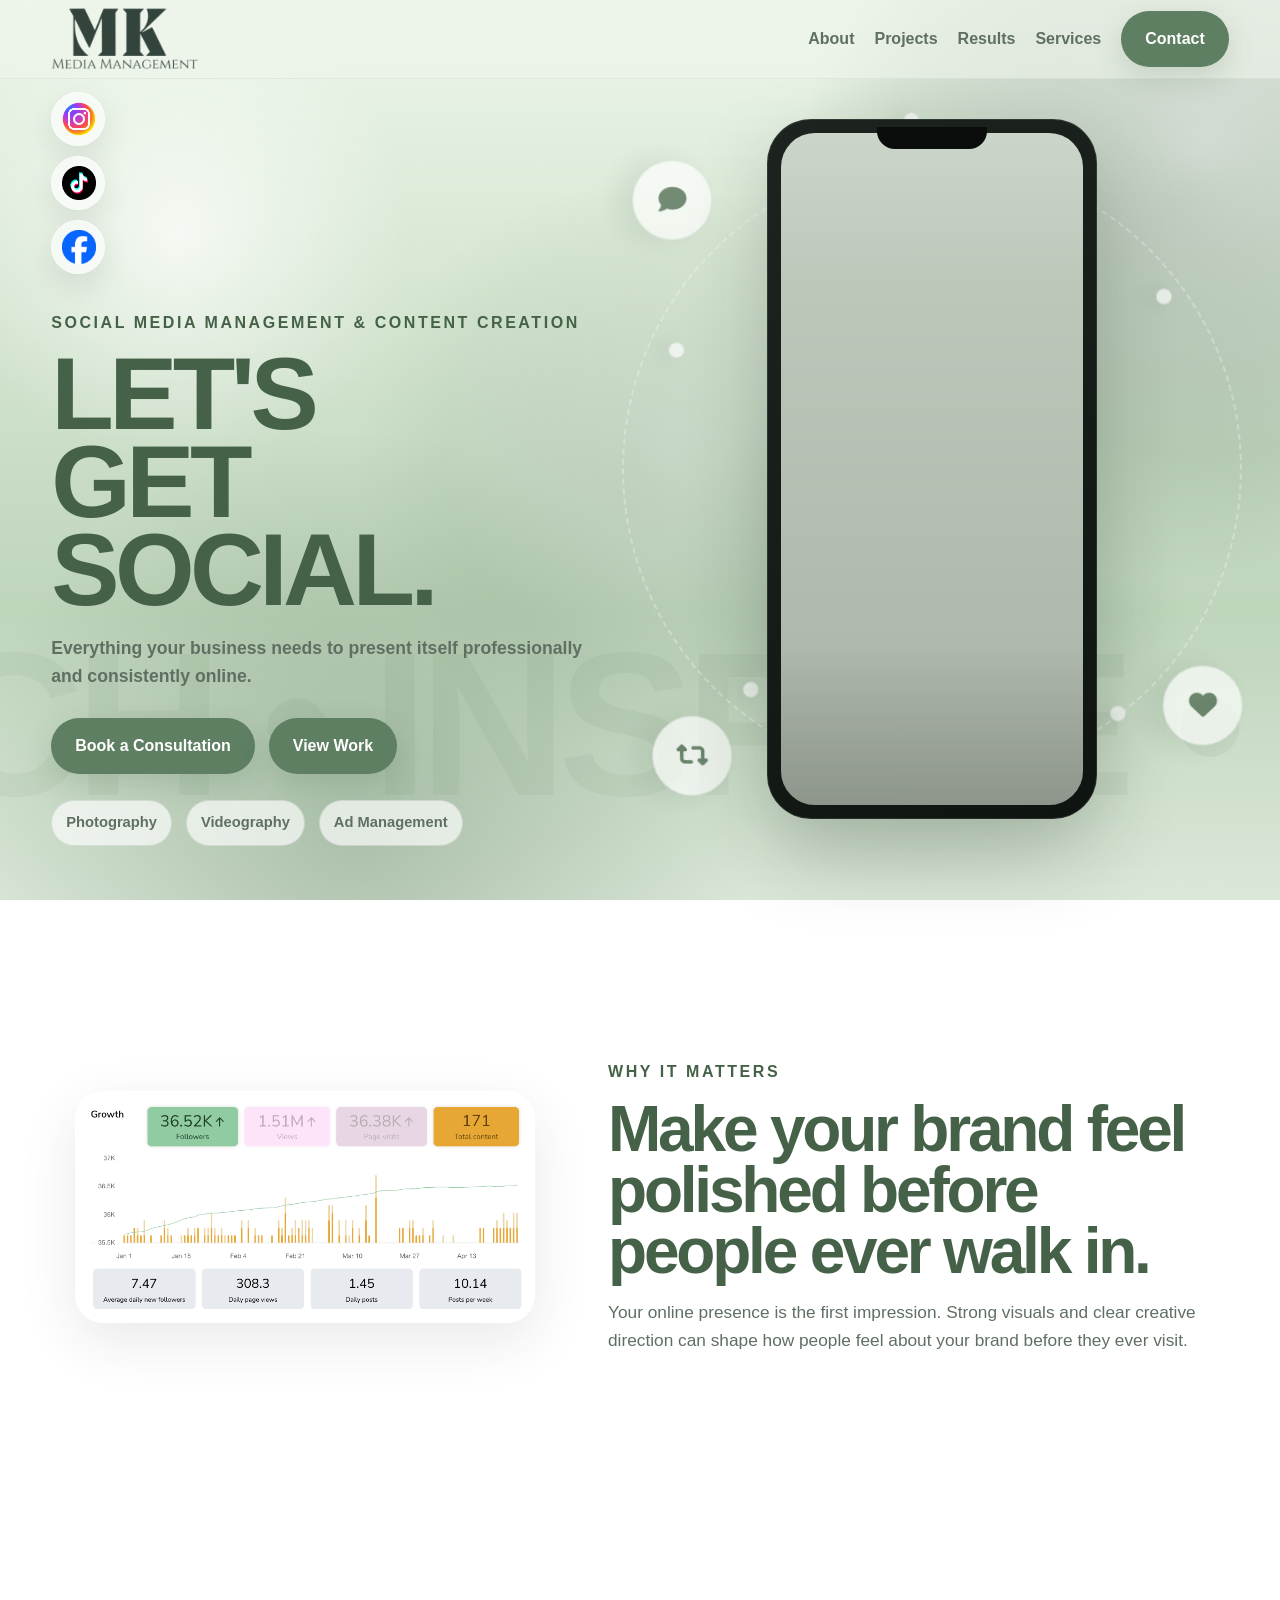
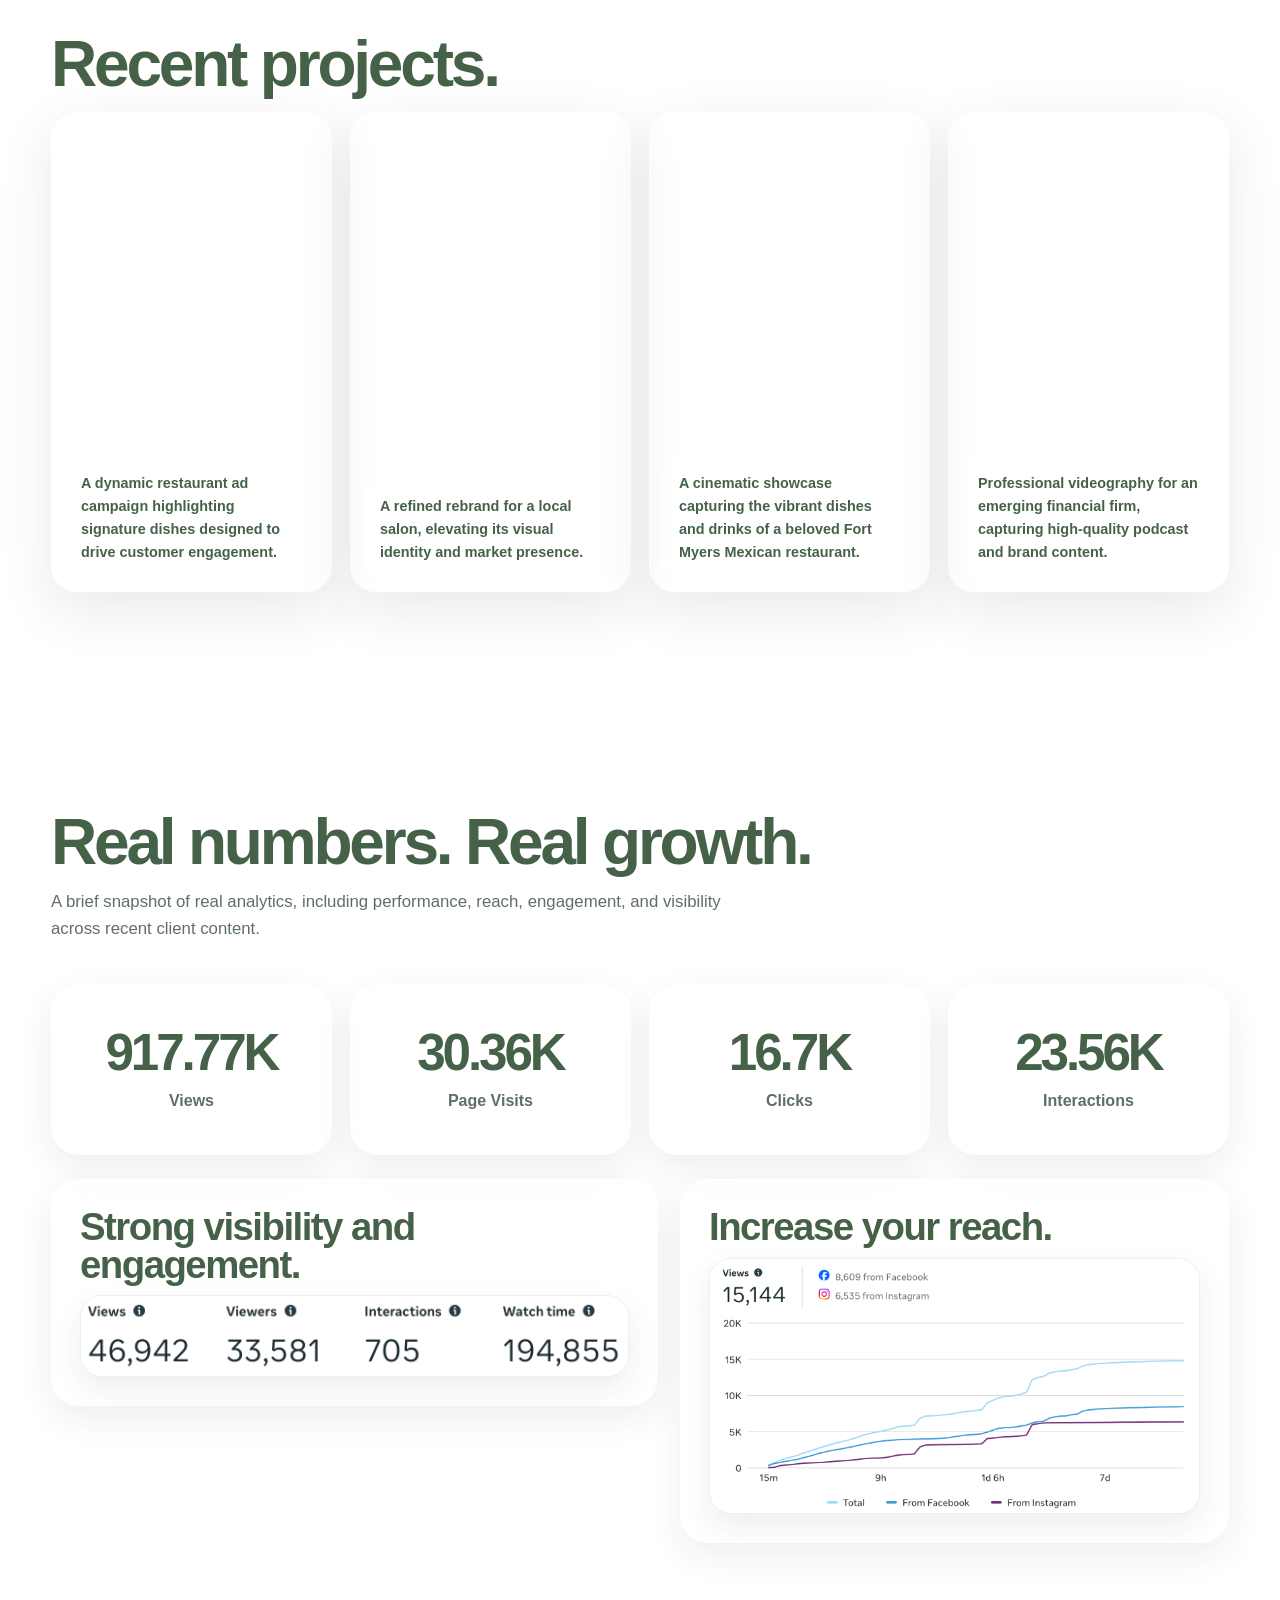
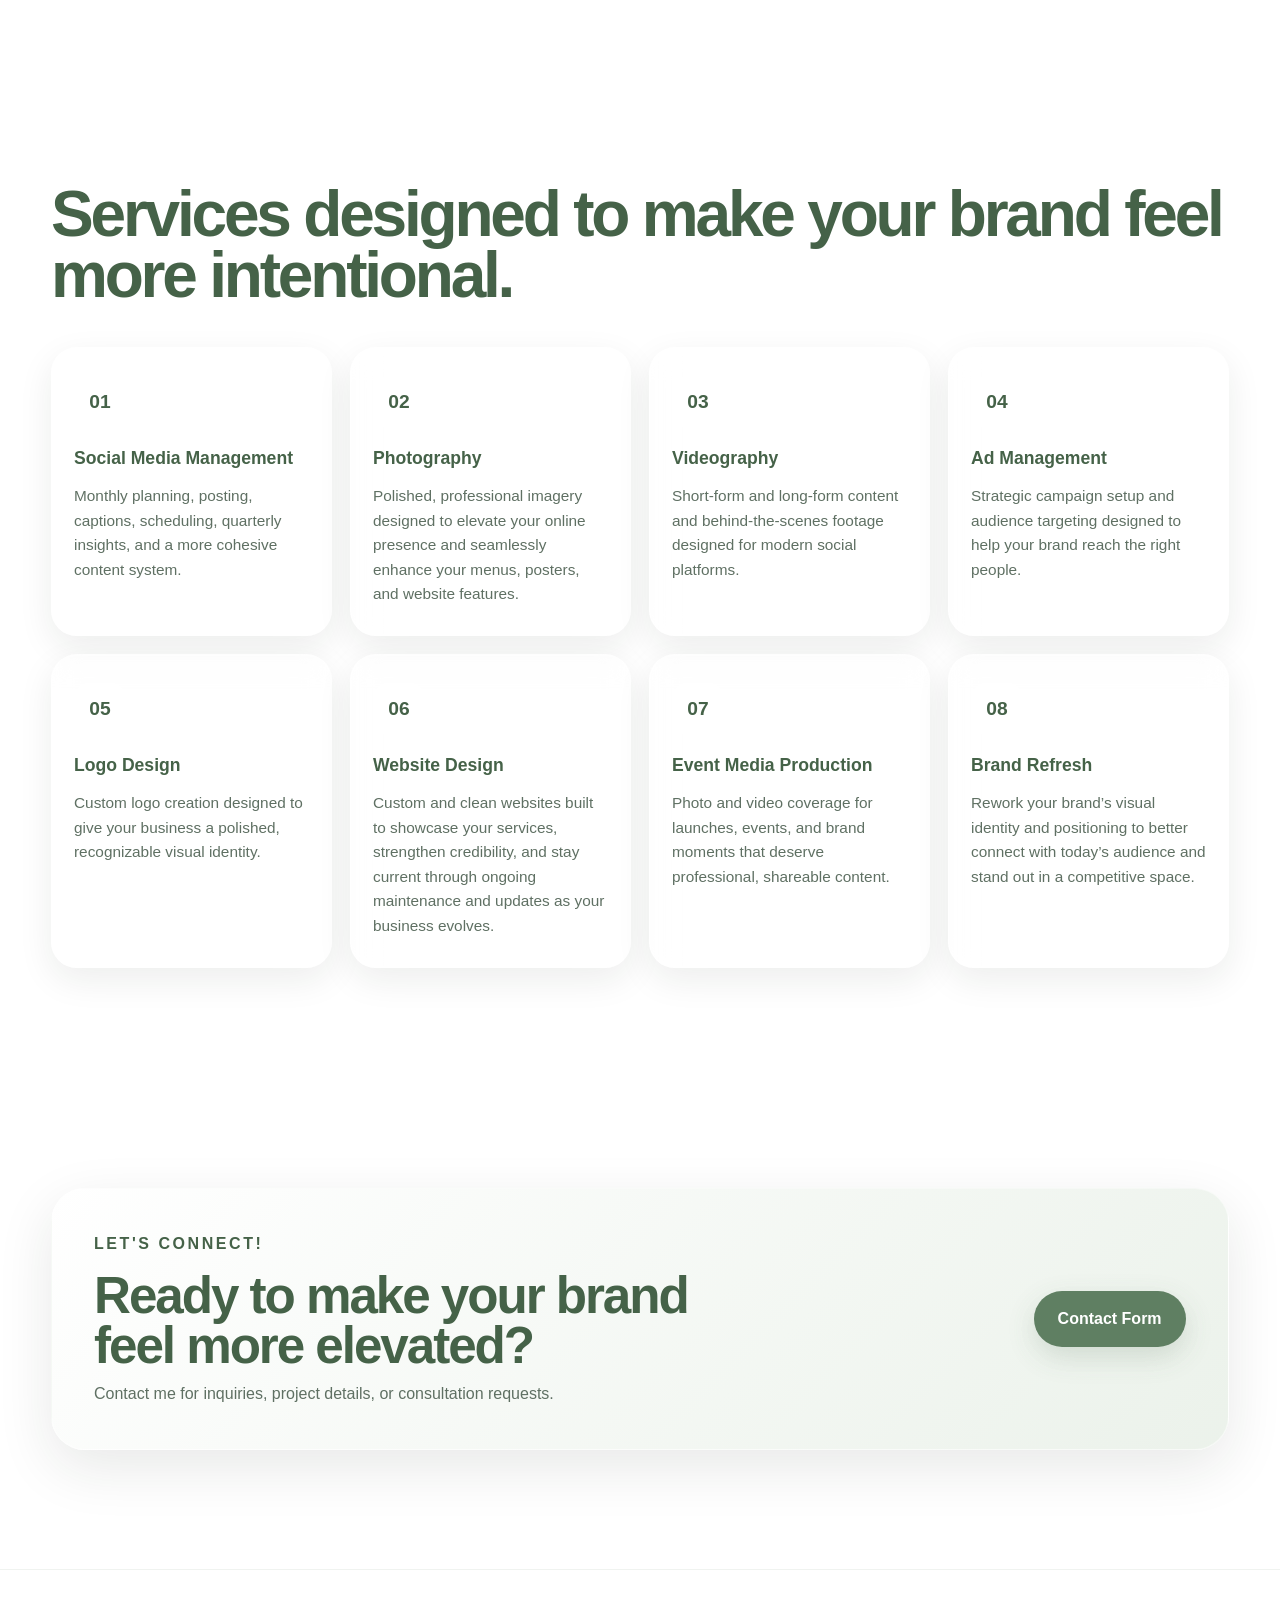
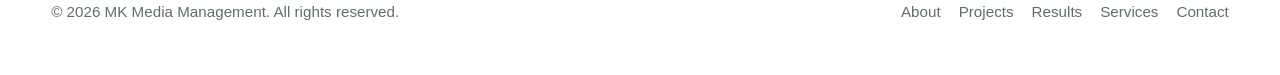
==== commit 1bbea96c: "Refactor code to separate HTML, CSS, and JavaScript" ====
--- a/index.html
+++ b/index.html
@@ -9,1450 +9,7 @@
     content="Professional social media management, content creation, photography, videography, branding, and logo design for businesses. MK Media Management creates high-quality visuals and strategies that elevate your brand online.">
   <link rel="stylesheet" href="https://cdnjs.cloudflare.com/ajax/libs/font-awesome/6.5.0/css/all.min.css" />
   <link rel="icon" type="image/png" href="/favicon.png">
-
-  <style>
-    /* ==============================
-       THEME VARIABLES
-    ============================== */
-    :root {
-      --bg: #e3efe0;
-      --bg2: #cfe2cb;
-      --bg3: #d4e3d1;
-      --panel: rgba(255, 255, 255, 0.72);
-      --text: #1f2a22;
-      --muted: #5f7063;
-      --green: #5f7f62;
-      --green-dark: #456248;
-      --line: rgba(69, 98, 72, 0.14);
-      --shadow: 0 18px 55px rgba(25, 41, 29, 0.1);
-      --max: 1200px;
-    }
-
-    /* ==============================
-       RESET / BASE
-    ============================== */
-    * {
-      box-sizing: border-box;
-      margin: 0;
-      padding: 0;
-    }
-
-    html {
-      scroll-behavior: smooth;
-    }
-
-    body {
-      font-family: Arial, Helvetica, sans-serif;
-      color: var(--text);
-      background: transparent;
-      overflow-x: hidden;
-      line-height: 1.6;
-    }
-
-
-    a,
-    a:hover,
-    .logo,
-    .logo:hover,
-    .btn,
-    .btn:hover,
-    .nav-links a,
-    .nav-links a:hover,
-    .footer-links a,
-    .footer-links a:hover {
-      color: inherit;
-      text-decoration: none;
-    }
-
-    img,
-    video {
-      display: block;
-      max-width: 100%;
-    }
-
-    .container {
-      width: min(92%, var(--max));
-      margin: 0 auto;
-    }
-
-    .section {
-      position: relative;
-      padding: 110px 0;
-    }
-
-    .eyebrow {
-      display: inline-block;
-      margin-bottom: 14px;
-      font-size: 1rem;
-      letter-spacing: 0.16em;
-      text-transform: uppercase;
-      font-weight: 700;
-      color: var(--green-dark);
-    }
-
-    .section-title {
-      max-width: none;
-      margin-bottom: 16px;
-      font-size: clamp(2.2rem, 5vw, 4.4rem);
-      line-height: 0.96;
-      letter-spacing: -0.05em;
-      color: var(--green-dark);
-    }
-
-    .decorative-background-type {
-      font-family: "Arial Black", Arial, Helvetica, sans-serif;
-      font-weight: 900;
-      line-height: 0.86;
-      letter-spacing: -0.045em;
-      text-transform: uppercase;
-      color: rgba(69, 98, 72, 0.06);
-      -webkit-font-smoothing: antialiased;
-      text-rendering: geometricPrecision;
-    }
-
-    .section-subtitle {
-      max-width: 720px;
-      color: var(--muted);
-      font-size: 1.05rem;
-    }
-
-    /* ==============================
-       ANIMATED BACKGROUND
-    ============================== */
-    .scroll-bg {
-      position: fixed;
-      inset: 0;
-      z-index: -1;
-      pointer-events: none;
-      will-change: transform, filter;
-      animation: backgroundDrift 22s ease-in-out infinite alternate;
-      background:
-        radial-gradient(circle at 14% 18%, rgba(255, 255, 255, 0.72), transparent 18%),
-        radial-gradient(circle at 82% 16%, rgba(255, 255, 255, 0.52), transparent 22%),
-        radial-gradient(circle at 52% 42%, rgba(255, 255, 255, 0.26), transparent 28%),
-        radial-gradient(circle at 78% 22%, rgba(47, 79, 54, 0.42), transparent 28%),
-        radial-gradient(circle at 28% 78%, rgba(95, 127, 98, 0.36), transparent 32%),
-        radial-gradient(circle at 72% 70%, rgba(122, 156, 126, 0.28), transparent 24%),
-        radial-gradient(circle at 50% 52%, rgba(62, 95, 68, 0.18), transparent 36%),
-        linear-gradient(to bottom, #edf6ea 0%, #d8e8d4 30%, #bfd5bc 68%, #dbe8d8 100%);
-    }
-
-    @keyframes backgroundDrift {
-      0% {
-        transform: scale(1);
-        filter: saturate(1) brightness(1);
-      }
-
-      50% {
-        transform: scale(1.03);
-        filter: saturate(1.08) brightness(1.03);
-      }
-
-      100% {
-        transform: scale(1.05);
-        filter: saturate(1.12) brightness(1.05);
-      }
-    }
-
-    /* ==============================
-       BUTTONS
-    ============================== */
-    .btn {
-      display: inline-flex;
-      align-items: center;
-      justify-content: center;
-      border: none;
-      border-radius: 999px;
-      padding: 15px 24px;
-      font-weight: 700;
-      cursor: pointer;
-      transition: background-color 0.25s ease, color 0.25s ease, transform 0.25s ease, box-shadow 0.25s ease;
-    }
-
-    .btn-primary {
-      background: var(--green);
-      color: #ffffff;
-      box-shadow: 0 10px 28px rgba(69, 98, 72, 0.18);
-    }
-
-    .btn-primary:hover {
-      background: #ffffff;
-      color: var(--green-dark);
-      transform: scale(1.06);
-      box-shadow: 0 12px 30px rgba(69, 98, 72, 0.16);
-    }
-
-    /* ==============================
-       HEADER / NAVIGATION
-    ============================== */
-    header {
-      position: sticky;
-      top: 0;
-      z-index: 1000;
-      background: rgba(238, 244, 236, 0.6);
-      backdrop-filter: blur(12px);
-      border-bottom: 1px solid rgba(69, 98, 72, 0.08);
-    }
-
-    .nav {
-      min-height: 78px;
-      display: flex;
-      align-items: center;
-      justify-content: space-between;
-      gap: 24px;
-    }
-
-    .logo {
-      display: flex;
-      align-items: center;
-    }
-
-    .logo img {
-      height: 64px;
-      width: auto;
-      object-fit: contain;
-      transition: transform 0.25s ease, opacity 0.25s ease;
-    }
-
-    .logo:hover img {
-      transform: scale(1.03);
-      opacity: 0.92;
-    }
-
-    .nav-links {
-      display: flex;
-      align-items: center;
-      flex-wrap: wrap;
-      gap: 20px;
-    }
-
-    .nav-page-links {
-      display: flex;
-      align-items: center;
-      flex-wrap: wrap;
-      gap: 20px;
-    }
-
-    .nav-links a {
-      font-weight: 600;
-      color: var(--muted);
-    }
-
-    .nav-links a:hover {
-      color: var(--text);
-    }
-
-    .nav-links a.nav-contact-btn {
-      background: var(--green);
-      color: #ffffff !important;
-      box-shadow: 0 10px 28px rgba(69, 98, 72, 0.18);
-    }
-
-    .nav-links a.nav-contact-btn:hover {
-      background: #ffffff;
-      color: var(--green-dark) !important;
-      transform: scale(1.06);
-      box-shadow: 0 12px 30px rgba(69, 98, 72, 0.16);
-    }
-
-    /* =========================================
-       HERO + SOCIAL ICONS + PHONE
-    ========================================= */
-    .hero {
-      position: relative;
-      min-height: 100vh;
-      display: flex;
-      align-items: center;
-      padding: 10px 0 160px;
-      overflow: hidden;
-    }
-
-    .hero-bg-word {
-      --word-offset: 0px;
-      position: absolute;
-      left: 30%;
-      top: 60%;
-      transform: translate3d(calc(-50% + var(--word-offset)), 0, 0);
-      font-size: clamp(5rem, 16vw, 16rem);
-      white-space: nowrap;
-      pointer-events: none;
-      user-select: none;
-      will-change: transform;
-    }
-
-    .hero-grid {
-      position: relative;
-      z-index: 2;
-      display: grid;
-      grid-template-columns: 1.02fr 0.98fr;
-      align-items: center;
-      gap: 42px;
-    }
-
-    .hero-social-stack {
-      display: flex;
-      flex-direction: column;
-      gap: 10px;
-      width: fit-content;
-      margin-bottom: 36px;
-      position: relative;
-      top: 0;
-    }
-
-    .social-pill {
-      width: 54px;
-      height: 54px;
-      display: flex;
-      align-items: center;
-      gap: 12px;
-      overflow: hidden;
-      border-radius: 999px;
-      background: rgba(255, 255, 255, 0.62);
-      backdrop-filter: blur(12px);
-      border: 1px solid rgba(255, 255, 255, 0.42);
-      box-shadow: 0 12px 30px rgba(25, 41, 29, 0.1);
-      color: var(--green-dark);
-      font-weight: 800;
-      white-space: nowrap;
-      line-height: 1;
-      transition: width 0.3s ease, transform 0.25s ease, background 0.25s ease;
-    }
-
-    .social-pill:hover {
-      width: 320px;
-      transform: translateX(4px) scale(1.03);
-      background: rgba(255, 255, 255, 0.9);
-    }
-
-    .social-pill img {
-      display: block;
-      width: 34px;
-      height: 34px;
-      object-fit: contain;
-      flex: 0 0 34px;
-      margin-left: 10px;
-    }
-
-    .social-pill span {
-      display: block;
-      opacity: 0;
-      transform: translateX(0);
-      line-height: 1;
-      padding-top: 1px;
-      transition: opacity 0.25s ease;
-    }
-
-    .social-pill:hover span {
-      opacity: 1;
-    }
-
-    .hero h1 {
-      max-width: 700px;
-      margin-bottom: 20px;
-      font-size: clamp(4rem, 8vw, 7.5rem);
-      line-height: 0.86;
-      letter-spacing: -0.045em;
-
-      /* APPLE FONT FIX */
-      font-family: "Arial Black", Arial, Helvetica, sans-serif;
-      font-weight: 900;
-      -webkit-font-smoothing: antialiased;
-      text-rendering: geometricPrecision;
-
-      text-transform: uppercase;
-      color: var(--green-dark);
-    }
-
-    .hero p {
-      max-width: 610px;
-      margin-bottom: 28px;
-      color: var(--muted);
-      font-size: 1.1rem;
-      font-weight: 600;
-    }
-
-    .hero-actions,
-    .hero-tags {
-      display: flex;
-      flex-wrap: wrap;
-      gap: 14px;
-    }
-
-    .hero-actions {
-      margin-bottom: 26px;
-    }
-
-    .hero-tags span {
-      padding: 10px 14px;
-      border-radius: 999px;
-      background: rgba(255, 255, 255, 0.66);
-      border: 1px solid var(--line);
-      color: var(--muted);
-      font-size: 0.92rem;
-      font-weight: 600;
-    }
-
-    .hero-right {
-      position: relative;
-      min-height: 760px;
-    }
-
-    .hero-orbit {
-      position: absolute;
-      top: 50%;
-      left: 50%;
-      z-index: 1;
-      width: 620px;
-      height: 620px;
-      transform: translate(-50%, -50%) rotate(0deg);
-      transform-origin: center;
-      border-radius: 50%;
-      border: 2px dashed rgba(255, 255, 255, 0.42);
-      opacity: 0.7;
-      transition: transform 0.1s linear;
-    }
-
-    .orbit-spinner {
-      --orbit-rotation: 0deg;
-      position: absolute;
-      inset: 0;
-      transform-origin: center;
-      transform: translateZ(0) rotate(0deg);
-      transition: none;
-      will-change: transform;
-    }
-
-    .hero-orbit-front {
-      display: none;
-    }
-
-    .orbit-icon {
-      position: absolute;
-      width: 80px;
-      height: 80px;
-      display: grid;
-      place-items: center;
-      border-radius: 50%;
-      background: rgba(255, 255, 255, 0.95);
-      border: 1px solid rgba(69, 98, 72, 0.14);
-      box-shadow: 0 14px 28px rgba(25, 41, 29, 0.12);
-      color: var(--green-dark);
-      font-size: 28px;
-      transform-origin: center;
-      transition: transform 0.25s ease, box-shadow 0.25s ease;
-    }
-
-    .orbit-icon:hover {
-      transform: scale(1.12) translateY(-2px);
-    }
-
-    .hero-orbit .orbit-icon i {
-      transform: rotate(calc(-1 * var(--orbit-rotation)));
-      transform-origin: center;
-    }
-
-    .orbit-icon.ig {
-      top: 6px;
-      left: 90%;
-      transform: translateX(-50%);
-    }
-
-    .orbit-icon.ig:hover {
-      transform: translateX(-50%) translateY(-2px) scale(1.12);
-    }
-
-    .orbit-icon.tt {
-      bottom: 18px;
-      left: -10px;
-    }
-
-    .orbit-icon.fb {
-      right: -10px;
-      bottom: 18px;
-    }
-
-    .orbit-dot {
-      position: absolute;
-      width: 16px;
-      height: 16px;
-      border-radius: 50%;
-      background: rgba(255, 255, 255, 0.95);
-      border: 1px solid rgba(69, 98, 72, 0.14);
-      box-shadow: 0 10px 20px rgba(25, 41, 29, 0.12);
-    }
-
-    .dot1 {
-      top: 10%;
-      left: 22%;
-    }
-
-    .dot2 {
-      top: 20%;
-      right: 8%;
-    }
-
-    .dot3 {
-      right: 14%;
-      bottom: 18%;
-    }
-
-    .dot4 {
-      bottom: 8%;
-      left: 28%;
-    }
-
-    .dot5 {
-      top: 50%;
-      left: -8%;
-    }
-
-    .phone-stage {
-      position: absolute;
-      top: 50%;
-      left: 50%;
-      z-index: 3;
-      width: 330px;
-      height: 700px;
-      perspective: 1400px;
-      transform: translate(-50%, -50%);
-    }
-
-    .phone {
-      position: relative;
-      isolation: isolate;
-      width: 100%;
-      height: 100%;
-      padding: 14px;
-      border-radius: 44px;
-      background: linear-gradient(145deg, #1d241f, #0f1411);
-      box-shadow: 0 35px 80px rgba(21, 31, 23, 0.22), inset 0 0 0 1px rgba(255, 255, 255, 0.1);
-      transform-style: preserve-3d;
-      transition: transform 0.18s ease;
-    }
-
-    @media (min-width: 761px) {
-      .phone {
-        rotate: 0deg;
-        transform-origin: 50% 50%;
-      }
-    }
-
-    .phone::before {
-      content: "";
-      position: absolute;
-      top: 8px;
-      left: 50%;
-      z-index: 10;
-      width: 110px;
-      height: 22px;
-      border-radius: 0 0 18px 18px;
-      background: #0a0d0b;
-      pointer-events: none;
-      transform: translate3d(-50%, 0, 1px);
-    }
-
-    .phone-screen {
-      position: relative;
-      z-index: 1;
-      width: 100%;
-      height: 100%;
-      overflow: hidden;
-      border-radius: 34px;
-      background: linear-gradient(to bottom, rgba(0, 0, 0, 0.1), rgba(0, 0, 0, 0.22)), #d8e4d5;
-    }
-
-    .phone-screen video {
-      position: relative;
-      z-index: 1;
-      width: 100%;
-      height: 100%;
-      object-fit: cover;
-      transform: scale(1.02);
-    }
-
-    .screen-ui {
-      position: absolute;
-      inset: 0;
-      z-index: 2;
-      background: linear-gradient(to bottom, rgba(255, 255, 255, 0.16), transparent 22%), linear-gradient(to top, rgba(0, 0, 0, 0.16), transparent 24%);
-      pointer-events: none;
-    }
-
-    /* ==============================
-       WHY IT MATTERS
-    ============================== */
-    .story-section {
-      padding: 0 0 120px;
-    }
-
-    .story-layout {
-      display: grid;
-      grid-template-columns: 0.9fr 1.1fr;
-      align-items: center;
-      gap: 48px;
-    }
-
-    .story-visual {
-      display: flex;
-      align-items: center;
-      justify-content: center;
-    }
-
-    .story-image {
-      width: 100%;
-      max-width: 460px;
-      border-radius: 28px;
-      background: rgba(255, 255, 255, 0.72);
-      border: 1px solid rgba(255, 255, 255, 0.45);
-      box-shadow: var(--shadow);
-    }
-
-    .story-wrap {
-      max-width: 950px;
-      margin: 0 auto;
-    }
-
-    .story-block {
-      padding: 50px 0;
-    }
-
-    .story-block h2 {
-      max-width: 820px;
-      margin-bottom: 16px;
-      font-size: clamp(2rem, 5vw, 4.2rem);
-      line-height: 0.96;
-      letter-spacing: -0.05em;
-      color: var(--green-dark);
-    }
-
-    .story-block p {
-      max-width: 720px;
-      color: var(--muted);
-      font-size: 1.08rem;
-    }
-
-    /* ==============================
-       PROJECTS
-    ============================== */
-    .projects-grid {
-      display: grid;
-      grid-template-columns: repeat(4, 1fr);
-      gap: 18px;
-    }
-
-    .projects-carousel-indicator {
-      display: none;
-    }
-
-    .project-card {
-      position: relative;
-      height: 480px;
-      overflow: hidden;
-      border-radius: 26px;
-      border: 1px solid rgba(255, 255, 255, 0.4);
-      box-shadow: var(--shadow);
-    }
-
-    .project-card video {
-      width: 100%;
-      height: 100%;
-      object-fit: cover;
-    }
-
-    .project-overlay {
-      position: absolute;
-      right: 12px;
-      bottom: 12px;
-      left: 12px;
-      padding: 14px 16px;
-      border-radius: 16px;
-      background: rgba(255, 255, 255, 0.55);
-      backdrop-filter: blur(10px);
-      -webkit-backdrop-filter: blur(10px);
-      border: 1px solid rgba(255, 255, 255, 0.4);
-      color: var(--green-dark);
-      font-weight: 600;
-      font-size: 0.9rem;
-      transition: transform 0.25s ease, background 0.25s ease;
-    }
-
-    .project-overlay p {
-      margin: 0;
-    }
-
-    .project-card:hover .project-overlay {
-      transform: translateY(-4px);
-      background: rgba(255, 255, 255, 0.75);
-    }
-
-    /* ==============================
-       RESULTS / STATS
-    ============================== */
-    .results-section {
-      position: relative;
-    }
-
-    .results-metrics {
-      display: grid;
-      grid-template-columns: repeat(4, 1fr);
-      gap: 18px;
-      margin-top: 42px;
-    }
-
-    .result-metric,
-    .results-card {
-      border-radius: 28px;
-      background: rgba(255, 255, 255, 0.42);
-      backdrop-filter: blur(14px);
-      -webkit-backdrop-filter: blur(14px);
-      border: 1px solid rgba(255, 255, 255, 0.38);
-      box-shadow: 0 12px 35px rgba(25, 41, 29, 0.08), inset 0 1px 0 rgba(255, 255, 255, 0.35);
-    }
-
-    .result-metric {
-      min-height: 170px;
-      padding: 28px 22px;
-      display: flex;
-      flex-direction: column;
-      align-items: center;
-      justify-content: center;
-      text-align: center;
-    }
-
-    .result-metric span {
-      display: block;
-      margin-bottom: 10px;
-      font-size: clamp(2rem, 4vw, 3.8rem);
-      line-height: 1;
-      letter-spacing: -0.06em;
-      font-weight: 800;
-      color: var(--green-dark);
-    }
-
-    .result-metric p {
-      color: var(--muted);
-      font-size: 1rem;
-      font-weight: 700;
-      text-align: center;
-    }
-
-    .results-grid {
-      display: grid;
-      grid-template-columns: 1.05fr 0.95fr;
-      align-items: start;
-      gap: 22px;
-      margin-top: 24px;
-    }
-
-    .results-card {
-      height: fit-content;
-      padding: 28px;
-      overflow: hidden;
-    }
-
-    .results-card.large {
-      grid-row: span 2;
-    }
-
-    .results-card h3 {
-      margin-bottom: 12px;
-      font-size: clamp(1.5rem, 3vw, 2.4rem);
-      line-height: 0.98;
-      letter-spacing: -0.04em;
-      color: var(--green-dark);
-    }
-
-    .results-card p {
-      margin-bottom: 22px;
-      color: var(--muted);
-    }
-
-    .results-card img {
-      width: 100%;
-      border-radius: 22px;
-      border: 1px solid rgba(69, 98, 72, 0.1);
-      box-shadow: 0 12px 30px rgba(25, 41, 29, 0.08);
-    }
-
-    /* ==============================
-       SERVICES
-    ============================== */
-    .services-grid {
-      display: grid;
-      grid-template-columns: repeat(4, 1fr);
-      gap: 18px;
-      margin-top: 40px;
-    }
-
-    .service-card {
-      min-height: 250px;
-      padding: 28px 22px;
-      border-radius: 26px;
-      background: rgba(255, 255, 255, 0.42);
-      backdrop-filter: blur(14px);
-      -webkit-backdrop-filter: blur(14px);
-      border: 1px solid rgba(255, 255, 255, 0.38);
-      box-shadow: 0 12px 35px rgba(25, 41, 29, 0.08), inset 0 1px 0 rgba(255, 255, 255, 0.35);
-      transition: transform 0.25s ease, box-shadow 0.25s ease;
-    }
-
-    .service-card:hover {
-      transform: translateY(-6px);
-      box-shadow: 0 18px 40px rgba(25, 41, 29, 0.1), inset 0 1px 0 rgba(255, 255, 255, 0.35);
-    }
-
-    .service-icon {
-      width: 52px;
-      height: 52px;
-      display: grid;
-      place-items: center;
-      margin-bottom: 16px;
-      border-radius: 16px;
-      background: rgba(255, 255, 255, 0.28);
-      backdrop-filter: blur(8px);
-      border: 1px solid rgba(255, 255, 255, 0.32);
-      color: var(--green-dark);
-      font-size: 1.2rem;
-      font-weight: 900;
-    }
-
-    .service-toggle {
-      width: 100%;
-      display: block;
-      padding: 0;
-      border: 0;
-      background: transparent;
-      color: inherit;
-      font: inherit;
-      text-align: left;
-    }
-
-    .service-title {
-      display: block;
-      margin-bottom: 12px;
-      font-size: 1.1rem;
-      font-weight: 700;
-      color: var(--green-dark);
-    }
-
-    .service-toggle-icon {
-      display: none;
-    }
-
-    .service-card p {
-      color: var(--muted);
-      font-size: 0.96rem;
-    }
-
-    /* ==============================
-       CTA
-    ============================== */
-    .cta-section {
-      padding: 110px 0 120px;
-    }
-
-    .cta-box {
-      display: flex;
-      align-items: center;
-      justify-content: space-between;
-      flex-wrap: wrap;
-      gap: 24px;
-      padding: 42px;
-      border-radius: 34px;
-      background: linear-gradient(135deg, rgba(255, 255, 255, 0.82), rgba(231, 239, 230, 0.82));
-      border: 1px solid rgba(255, 255, 255, 0.5);
-      box-shadow: var(--shadow);
-      color: var(--green-dark);
-    }
-
-    .cta-box h2 {
-      max-width: 650px;
-      margin-bottom: 10px;
-      font-size: clamp(2rem, 4vw, 3.6rem);
-      line-height: 0.98;
-      letter-spacing: -0.04em;
-    }
-
-    .cta-box p {
-      max-width: 620px;
-      color: var(--muted);
-    }
-
-    /* ==============================
-       FOOTER
-    ============================== */
-    footer {
-      padding: 30px 0 50px;
-      border-top: 1px solid rgba(69, 98, 72, 0.08);
-    }
-
-    .footer-inner {
-      display: flex;
-      align-items: center;
-      justify-content: space-between;
-      flex-wrap: wrap;
-      gap: 16px;
-      color: var(--muted);
-      font-size: 0.95rem;
-    }
-
-    .footer-links {
-      display: flex;
-      flex-wrap: wrap;
-      gap: 18px;
-    }
-
-    .footer-links a:hover {
-      color: var(--text);
-    }
-
-    /* ==============================
-       REVEAL ANIMATION
-    ============================== */
-    .reveal {
-      opacity: 0;
-      transform: translateY(50px);
-      transition: opacity 0.8s ease, transform 0.8s ease;
-      will-change: opacity, transform;
-    }
-
-    .reveal.visible {
-      opacity: 1;
-      transform: translateY(0);
-    }
-
-    /* ==============================
-       RESPONSIVE
-    ============================== */
-    @media (max-width: 1080px) {
-
-      .hero-grid,
-      .story-layout,
-      .results-grid {
-        grid-template-columns: 1fr;
-      }
-
-      .projects-grid,
-      .results-metrics,
-      .services-grid {
-        grid-template-columns: repeat(2, 1fr);
-      }
-
-      .story-visual {
-        justify-content: flex-start;
-      }
-
-      .hero-right {
-        min-height: 640px;
-      }
-
-      .results-card.large {
-        grid-row: auto;
-      }
-    }
-
-    @media (max-width: 720px) {
-      .nav {
-        flex-direction: column;
-        align-items: flex-start;
-        padding: 14px 0;
-      }
-
-      .section {
-        padding: 80px 0;
-      }
-
-      .hero {
-        min-height: auto;
-        padding-top: 46px;
-      }
-
-      .hero h1 {
-        font-size: 3.6rem;
-      }
-
-      .hero-social-stack {
-        top: 0;
-        margin-bottom: 36px;
-      }
-
-      .hero-right {
-        min-height: 560px;
-      }
-
-      .projects-grid,
-      .results-metrics,
-      .results-grid,
-      .services-grid {
-        grid-template-columns: 1fr;
-      }
-
-      .cta-box {
-        padding: 30px 24px;
-      }
-
-      .story-block {
-        padding: 56px 0;
-      }
-    }
-
-    @media (max-width: 760px) {
-      .nav {
-        min-height: 0;
-        display: grid;
-        grid-template-columns: minmax(0, 1fr) auto;
-        grid-template-areas:
-          "logo contact"
-          "links links";
-        align-items: center;
-        gap: 8px 12px;
-        padding: 10px 0 11px;
-      }
-
-      .logo {
-        grid-area: logo;
-        min-width: 0;
-        width: clamp(175px, 44vw, 190px);
-        justify-self: start;
-      }
-
-      .logo img {
-        width: 100%;
-        height: auto;
-        max-width: 100%;
-      }
-
-      .nav-links {
-        display: contents;
-      }
-
-      .nav-page-links {
-        grid-area: links;
-        width: 100%;
-        display: flex;
-        justify-content: space-between;
-        align-items: center;
-        gap: clamp(8px, 2vw, 14px);
-      }
-
-      .nav-page-links a {
-        font-size: clamp(0.78rem, 3.1vw, 0.92rem);
-        white-space: nowrap;
-      }
-
-      .nav-links a.nav-contact-btn {
-        grid-area: contact;
-        height: 46px;
-        min-height: 0;
-        padding: 0 20px;
-        display: inline-flex;
-        align-items: center;
-        justify-content: center;
-        font-size: 0.9rem;
-        white-space: nowrap;
-      }
-
-      .hero {
-        display: block;
-        padding-top: 28px;
-        padding-bottom: 64px;
-      }
-
-      .hero-social-stack {
-        flex-direction: row;
-        align-items: center;
-        gap: 12px;
-        width: auto;
-        margin-bottom: 14px;
-        top: auto;
-      }
-
-      .social-pill,
-      .social-pill:hover {
-        width: 42px;
-        height: 42px;
-        flex: 0 0 42px;
-        gap: 0;
-        transform: none;
-      }
-
-      .social-pill img {
-        width: 26px;
-        height: 26px;
-        flex: 0 0 26px;
-        margin: auto;
-      }
-
-      .social-pill span {
-        display: none;
-      }
-
-      .hero-actions {
-        width: 100%;
-        display: grid;
-        grid-template-columns: repeat(2, minmax(0, 1fr));
-        gap: 10px;
-      }
-
-      .hero-actions .btn {
-        width: 100%;
-        min-height: 48px;
-        padding: 0 10px;
-        font-size: clamp(0.94rem, 3.7vw, 1rem);
-        white-space: nowrap;
-      }
-
-      .hero-tags {
-        width: 100%;
-        display: grid;
-        grid-template-columns: repeat(3, minmax(0, 1fr));
-        gap: 8px;
-      }
-
-      .hero-tags span {
-        display: flex;
-        align-items: center;
-        justify-content: center;
-        min-width: 0;
-        padding: 8px 4px;
-        font-size: clamp(0.78rem, 3.2vw, 0.9rem);
-        text-align: center;
-        white-space: nowrap;
-      }
-
-      .hero-orbit {
-        --mobile-orbit-size: min(86vw, 360px);
-        --mobile-orbit-radius: calc(var(--mobile-orbit-size) / 2);
-        --mobile-icon-size: 64px;
-        --mobile-dot-size: 16px;
-        width: var(--mobile-orbit-size);
-        height: var(--mobile-orbit-size);
-        transform: translate3d(-50%, -50%, 0);
-        transition: none;
-        overflow: visible;
-      }
-
-      .orbit-spinner {
-        transition: none;
-      }
-
-      .hero-orbit {
-        z-index: 1;
-      }
-
-      .hero-orbit-front {
-        display: none;
-      }
-
-      .orbit-icon {
-        width: var(--mobile-icon-size);
-        height: var(--mobile-icon-size);
-        font-size: 23px;
-        box-shadow: 0 10px 22px rgba(25, 41, 29, 0.11);
-        transition: box-shadow 0.25s ease;
-      }
-
-      .hero-orbit .orbit-icon,
-      .hero-orbit .orbit-dot {
-        top: 50%;
-        right: auto;
-        bottom: auto;
-        left: 50%;
-        transform:
-          translate(-50%, -50%) rotate(var(--angle)) translateX(var(--mobile-orbit-radius)) rotate(calc(-1 * var(--angle)));
-        transform-origin: center;
-      }
-
-      .hero-orbit .orbit-icon i {
-        transform: rotate(calc(-1 * var(--orbit-rotation)));
-        transform-origin: center;
-      }
-
-      .hero-orbit .orbit-dot {
-        width: var(--mobile-dot-size);
-        height: var(--mobile-dot-size);
-      }
-
-      .orbit-icon:hover,
-      .orbit-icon.ig:hover {
-        transform:
-          translate(-50%, -50%) rotate(var(--angle)) translateX(var(--mobile-orbit-radius)) rotate(calc(-1 * var(--angle)));
-      }
-
-      .hero-orbit .orbit-icon.ig {
-        --angle: 35deg;
-        z-index: 1;
-      }
-
-      .hero-orbit .orbit-icon.tt {
-        --angle: 148deg;
-        z-index: 1;
-      }
-
-      .hero-orbit .orbit-icon.fb {
-        --angle: 295deg;
-        z-index: 1;
-      }
-
-      .hero-orbit .dot1 {
-        --angle: 25deg;
-      }
-
-      .hero-orbit .dot2 {
-        --angle: 70deg;
-      }
-
-      .hero-orbit .dot3 {
-        --angle: 115deg;
-      }
-
-      .hero-orbit .dot4 {
-        --angle: 205deg;
-      }
-
-      .hero-orbit .dot5 {
-        --angle: 250deg;
-      }
-
-      .phone-stage {
-        z-index: 3;
-        width: 252px;
-        height: 504px;
-        transform: translate3d(-50%, -50%, 0);
-        transition: none;
-        will-change: transform;
-      }
-
-      .phone {
-        box-shadow: 0 24px 52px rgba(21, 31, 23, 0.2), inset 0 0 0 1px rgba(255, 255, 255, 0.1);
-        transition: none;
-      }
-
-      .hero-bg-word {
-        position: relative;
-        left: auto;
-        top: auto;
-        z-index: 2;
-        display: block;
-        width: max-content;
-        max-width: none;
-        margin: 16px 0 0;
-        transform: translate3d(var(--word-offset), 0, 0);
-        font-size: clamp(2.5rem, 12vw, 4.5rem);
-        opacity: 1;
-      }
-
-      .story-wrap {
-        order: 1;
-      }
-
-      .story-visual {
-        order: 2;
-      }
-
-      .projects-grid {
-        display: flex;
-        grid-template-columns: none;
-        gap: 16px;
-        overflow-x: auto;
-        overflow-y: hidden;
-        scroll-snap-type: x mandatory;
-        -webkit-overflow-scrolling: touch;
-        padding: 0 8vw 8px 0;
-        scrollbar-width: none;
-      }
-
-      .projects-grid::-webkit-scrollbar {
-        display: none;
-      }
-
-      .projects-grid:focus-visible {
-        outline: 2px solid var(--green-dark);
-        outline-offset: 6px;
-      }
-
-      .project-card {
-        flex: 0 0 84vw;
-        width: 84vw;
-        max-width: 360px;
-        height: auto;
-        aspect-ratio: 4 / 5;
-        scroll-snap-align: start;
-        scroll-snap-stop: always;
-      }
-
-      .project-card video {
-        display: block;
-        object-fit: cover;
-      }
-
-      .project-overlay {
-        right: 10px;
-        bottom: 10px;
-        left: 10px;
-        padding: 12px 13px;
-        border-radius: 14px;
-        font-size: 0.84rem;
-        line-height: 1.35;
-      }
-
-      .projects-carousel-indicator {
-        display: flex;
-        justify-content: center;
-        align-items: center;
-        margin-top: 14px;
-        color: var(--green-dark);
-        font-size: 0.9rem;
-        font-weight: 700;
-        letter-spacing: 0.08em;
-      }
-
-      .results-metrics {
-        grid-template-columns: repeat(2, minmax(0, 1fr));
-        gap: 12px;
-        margin-top: 32px;
-      }
-
-      .result-metric {
-        min-height: 142px;
-        padding: 22px 14px;
-        border-radius: 24px;
-      }
-
-      .result-metric span {
-        margin-bottom: 8px;
-        font-size: clamp(2rem, 8vw, 2.75rem);
-        letter-spacing: -0.045em;
-      }
-
-      .result-metric p {
-        font-size: 0.9rem;
-        line-height: 1.25;
-      }
-
-      .results-grid {
-        grid-template-columns: 1fr;
-        gap: 22px;
-        margin-top: 34px;
-      }
-
-      .results-card {
-        height: auto;
-        padding: 24px 18px;
-        border-radius: 26px;
-      }
-
-      .results-card h3 {
-        margin-bottom: 18px;
-        font-size: clamp(1.45rem, 7vw, 2rem);
-        line-height: 1;
-      }
-
-      .results-card img {
-        display: block;
-        width: 100%;
-        height: auto;
-        object-fit: contain;
-        margin: 0 auto;
-        border-radius: 18px;
-      }
-
-      .results-heading-second-line {
-        display: block;
-      }
-
-      .services-grid {
-        grid-template-columns: 1fr;
-        gap: 12px;
-        margin-top: 28px;
-      }
-
-      .service-card {
-        min-height: 0;
-        padding: 18px 20px;
-        border-radius: 24px;
-      }
-
-      .service-card:hover {
-        transform: none;
-      }
-
-      .service-toggle {
-        min-height: 56px;
-        display: grid;
-        grid-template-columns: auto minmax(0, 1fr) auto;
-        align-items: center;
-        gap: 14px;
-        cursor: pointer;
-      }
-
-      .service-toggle:focus-visible {
-        outline: 2px solid var(--green-dark);
-        outline-offset: 6px;
-        border-radius: 18px;
-      }
-
-      .service-icon {
-        width: 56px;
-        height: 56px;
-        margin: 0;
-        border-radius: 18px;
-        font-size: 1rem;
-      }
-
-      .service-title {
-        margin: 0;
-        font-size: clamp(0.98rem, 4vw, 1.08rem);
-        line-height: 1.15;
-      }
-
-      .service-toggle-icon {
-        width: 26px;
-        height: 26px;
-        display: grid;
-        place-items: center;
-        color: var(--green-dark);
-        font-size: 1.55rem;
-        font-weight: 700;
-        line-height: 1;
-        transition: transform 0.22s ease;
-      }
-
-      .service-toggle-icon::before {
-        content: "+";
-      }
-
-      .service-card.is-open .service-toggle-icon {
-        transform: rotate(180deg);
-      }
-
-      .service-card.is-open .service-toggle-icon::before {
-        content: "-";
-      }
-
-      .service-panel {
-        display: grid;
-        grid-template-rows: 0fr;
-        opacity: 0;
-        transition: grid-template-rows 0.24s ease, opacity 0.2s ease;
-      }
-
-      .service-card.is-open .service-panel {
-        grid-template-rows: 1fr;
-        opacity: 1;
-      }
-
-      .service-panel-inner {
-        overflow: hidden;
-      }
-
-      .service-panel p {
-        margin-top: 18px;
-        font-size: 0.94rem;
-        line-height: 1.55;
-      }
-    }
-  </style>
+  <link rel="stylesheet" href="styles.css" />
 </head>
 
 <body>
@@ -1818,261 +375,7 @@
       </div>
     </div>
   </footer>
-
-  <script>
-    const scrollBg = document.getElementById("scrollBg");
-    const phoneStage = document.getElementById("phoneStage");
-    const phoneCard = document.getElementById("phoneCard");
-    const orbitRotators = document.querySelectorAll(".orbit-spinner");
-    const reveals = document.querySelectorAll(".reveal");
-    const heroBgWord = document.querySelector(".hero-bg-word");
-    const heroRight = document.querySelector(".hero-right");
-    const projectsCarousel = document.querySelector(".projects-grid");
-    const projectCards = projectsCarousel ? Array.from(projectsCarousel.querySelectorAll(".project-card")) : [];
-    const projectCarouselCurrent = document.getElementById("projectCarouselCurrent");
-    const serviceCards = Array.from(document.querySelectorAll(".service-card"));
-    const mobileQuery = window.matchMedia("(max-width: 760px)");
-    const reduceMotionQuery = window.matchMedia("(prefers-reduced-motion: reduce)");
-    const ORBIT_ROTATION_DEGREES = 180;
-
-    let latestScrollY = window.scrollY;
-    let scrollFrame = null;
-    let isMobileViewport = mobileQuery.matches;
-    let reduceMotion = reduceMotionQuery.matches;
-    let orbitGeometry = { start: 0, distance: 1 };
-    let marqueeGeometry = { start: 0, distance: 1, maxTravel: 0 };
-    let projectScrollFrame = null;
-
-    function animateBackground(y) {
-      const x1 = 14 + Math.sin(y * 0.0022) * 10;
-      const y1 = 18 + Math.cos(y * 0.0022) * 8;
-      const x2 = 82 + Math.cos(y * 0.0017) * 12;
-      const y2 = 16 + Math.sin(y * 0.0017) * 10;
-      const x3 = 52 + Math.sin(y * 0.0012) * 8;
-      const y3 = 42 + Math.cos(y * 0.0012) * 8;
-      const x4 = 78 + Math.cos(y * 0.0015) * 14;
-      const y4 = 22 + Math.sin(y * 0.0015) * 12;
-      const x5 = 28 + Math.sin(y * 0.0014) * 16;
-      const y5 = 78 + Math.cos(y * 0.0014) * 14;
-
-      if (scrollBg) {
-        scrollBg.style.background = `
-          radial-gradient(circle at ${x1}% ${y1}%, rgba(255, 255, 255, 0.72), transparent 18%),
-          radial-gradient(circle at ${x2}% ${y2}%, rgba(255, 255, 255, 0.52), transparent 22%),
-          radial-gradient(circle at ${x3}% ${y3}%, rgba(255, 255, 255, 0.26), transparent 28%),
-          radial-gradient(circle at ${x4}% ${y4}%, rgba(47, 79, 54, 0.42), transparent 28%),
-          radial-gradient(circle at ${x5}% ${y5}%, rgba(95, 127, 98, 0.36), transparent 32%),
-          radial-gradient(circle at 72% 70%, rgba(122, 156, 126, 0.28), transparent 24%),
-          radial-gradient(circle at 50% 52%, rgba(62, 95, 68, 0.18), transparent 36%),
-          linear-gradient(to bottom, #edf6ea 0%, #d8e8d4 30%, #bfd5bc 68%, #dbe8d8 100%)
-        `;
-      }
-    }
-
-    function cacheScrollGeometry() {
-      isMobileViewport = mobileQuery.matches;
-      reduceMotion = reduceMotionQuery.matches;
-
-      if (heroRight) {
-        const rect = heroRight.getBoundingClientRect();
-        const sectionTop = rect.top + window.scrollY;
-        const sectionHeight = rect.height;
-        orbitGeometry = {
-          start: sectionTop - window.innerHeight,
-          distance: Math.max(1, sectionHeight + window.innerHeight)
-        };
-      }
-
-      if (heroBgWord) {
-        const start = heroBgWord.offsetTop - window.innerHeight * 0.85;
-        const end = heroBgWord.offsetTop + heroBgWord.offsetHeight - window.innerHeight * 0.15;
-        marqueeGeometry = {
-          start,
-          distance: Math.max(1, end - start),
-          maxTravel: Math.max(0, heroBgWord.scrollWidth - window.innerWidth + 32)
-        };
-      }
-
-      syncServiceAccordion();
-      requestScrollUpdate();
-    }
-
-    function setServiceCardState(card, isOpen) {
-      const button = card.querySelector(".service-toggle");
-      const panel = card.querySelector(".service-panel");
-
-      card.classList.toggle("is-open", isOpen);
-
-      if (button) {
-        button.setAttribute("aria-expanded", String(isOpen));
-      }
-
-      if (panel) {
-        panel.setAttribute("aria-hidden", String(!isOpen));
-      }
-    }
-
-    function openServiceCard(selectedCard) {
-      serviceCards.forEach((card) => {
-        setServiceCardState(card, card === selectedCard);
-      });
-    }
-
-    function syncServiceAccordion() {
-      if (serviceCards.length === 0) {
-        return;
-      }
-
-      if (!isMobileViewport) {
-        serviceCards.forEach((card) => {
-          setServiceCardState(card, true);
-        });
-        return;
-      }
-
-      const openCard = serviceCards.find((card) => card.classList.contains("is-open")) || serviceCards[0];
-      openServiceCard(openCard);
-    }
-
-    function updateProjectIndicator() {
-      projectScrollFrame = null;
-
-      if (!projectsCarousel || !projectCarouselCurrent || projectCards.length === 0) {
-        return;
-      }
-
-      const carouselLeft = projectsCarousel.getBoundingClientRect().left;
-      let activeIndex = 0;
-      let closestDistance = Infinity;
-
-      projectCards.forEach((card, index) => {
-        const distance = Math.abs(card.getBoundingClientRect().left - carouselLeft);
-
-        if (distance < closestDistance) {
-          closestDistance = distance;
-          activeIndex = index;
-        }
-      });
-
-      projectCarouselCurrent.textContent = String(activeIndex + 1);
-    }
-
-    function requestProjectIndicatorUpdate() {
-      if (projectScrollFrame === null) {
-        projectScrollFrame = window.requestAnimationFrame(updateProjectIndicator);
-      }
-    }
-
-    function animateOnScroll(y) {
-      const orbitProgress = Math.min(1, Math.max(0, (y - orbitGeometry.start) / orbitGeometry.distance));
-      const orbitRotation = reduceMotion ? 0 : orbitProgress * ORBIT_ROTATION_DEGREES;
-
-      if (phoneStage && isMobileViewport) {
-        phoneStage.style.transform = "translate3d(-50%, -50%, 0)";
-      }
-
-      orbitRotators.forEach((rotator) => {
-        rotator.style.setProperty("--orbit-rotation", `${orbitRotation}deg`);
-        rotator.style.transform = `translateZ(0) rotate(${orbitRotation}deg)`;
-      });
-
-      if (heroBgWord) {
-        if (isMobileViewport) {
-          const marqueeProgress = Math.min(1, Math.max(0, (y - marqueeGeometry.start) / marqueeGeometry.distance));
-          const wordOffset = reduceMotion ? 0 : marqueeProgress * -marqueeGeometry.maxTravel;
-          heroBgWord.style.setProperty("--word-offset", `${wordOffset}px`);
-        } else {
-          heroBgWord.style.setProperty("--word-offset", `${y * 2}px`);
-        }
-      }
-    }
-
-    function revealOnScroll() {
-      const trigger = window.innerHeight * 0.88;
-
-      reveals.forEach((item) => {
-        const rect = item.getBoundingClientRect();
-
-        if (rect.top < trigger) {
-          item.classList.add("visible");
-        }
-      });
-    }
-
-    function updateScrollFrame() {
-      scrollFrame = null;
-      animateOnScroll(latestScrollY);
-      revealOnScroll();
-      animateBackground(latestScrollY);
-    }
-
-    function requestScrollUpdate() {
-      if (scrollFrame === null) {
-        scrollFrame = window.requestAnimationFrame(updateScrollFrame);
-      }
-    }
-
-    function handleScroll() {
-      latestScrollY = window.scrollY;
-      requestScrollUpdate();
-    }
-
-    window.addEventListener("scroll", handleScroll, { passive: true });
-    window.addEventListener("load", () => {
-      latestScrollY = window.scrollY;
-      cacheScrollGeometry();
-    });
-    window.addEventListener("resize", cacheScrollGeometry);
-    window.addEventListener("orientationchange", cacheScrollGeometry);
-    reduceMotionQuery.addEventListener("change", cacheScrollGeometry);
-
-    if (projectsCarousel) {
-      projectsCarousel.addEventListener("scroll", requestProjectIndicatorUpdate, { passive: true });
-      window.addEventListener("load", requestProjectIndicatorUpdate);
-      window.addEventListener("resize", requestProjectIndicatorUpdate);
-    }
-
-    serviceCards.forEach((card) => {
-      const button = card.querySelector(".service-toggle");
-
-      if (!button) {
-        return;
-      }
-
-      button.addEventListener("click", () => {
-        if (!isMobileViewport) {
-          return;
-        }
-
-        openServiceCard(card);
-      });
-    });
-
-    if (phoneStage && phoneCard) {
-      phoneStage.addEventListener("mousemove", (event) => {
-        if (!isMobileViewport) {
-          phoneCard.style.transform = "translateY(-4px)";
-          return;
-        }
-
-        const rect = phoneStage.getBoundingClientRect();
-        const x = event.clientX - rect.left;
-        const y = event.clientY - rect.top;
-        const centerX = rect.width / 2;
-        const centerY = rect.height / 2;
-        const rotateY = ((x - centerX) / centerX) * 8;
-        const rotateX = ((centerY - y) / centerY) * 8;
-
-        phoneCard.style.transform = `rotateX(${rotateX}deg) rotateY(${rotateY}deg) translateY(-4px)`;
-      });
-
-      phoneStage.addEventListener("mouseleave", () => {
-        phoneCard.style.transform = isMobileViewport
-          ? "rotateX(0deg) rotateY(0deg) translateY(0px)"
-          : "translateY(0px)";
-      });
-    }
-  </script>
+  <script src="script.js" defer></script>
 </body>
 
 </html>
--- a/styles.css
+++ b/styles.css
@@ -0,0 +1,2656 @@
+/* ==============================
+   Shared variables, resets, and index page styles
+   ============================== */
+    /* ==============================
+       THEME VARIABLES
+    ============================== */
+    :root {
+      --bg: #e3efe0;
+      --bg2: #cfe2cb;
+      --bg3: #d4e3d1;
+      --panel: rgba(255, 255, 255, 0.72);
+      --text: #1f2a22;
+      --muted: #5f7063;
+      --green: #5f7f62;
+      --green-dark: #456248;
+      --line: rgba(69, 98, 72, 0.14);
+      --shadow: 0 18px 55px rgba(25, 41, 29, 0.1);
+      --max: 1200px;
+    }
+
+    /* ==============================
+       RESET / BASE
+    ============================== */
+    * {
+      box-sizing: border-box;
+      margin: 0;
+      padding: 0;
+    }
+
+    html {
+      scroll-behavior: smooth;
+    }
+
+    body {
+      font-family: Arial, Helvetica, sans-serif;
+      color: var(--text);
+      background: transparent;
+      overflow-x: hidden;
+      line-height: 1.6;
+    }
+
+
+    a,
+    a:hover,
+    .logo,
+    .logo:hover,
+    .btn,
+    .btn:hover,
+    .nav-links a,
+    .nav-links a:hover,
+    .footer-links a,
+    .footer-links a:hover {
+      color: inherit;
+      text-decoration: none;
+    }
+
+    img,
+    video {
+      display: block;
+      max-width: 100%;
+    }
+
+    .container {
+      width: min(92%, var(--max));
+      margin: 0 auto;
+    }
+
+    .section {
+      position: relative;
+      padding: 110px 0;
+    }
+
+    .eyebrow {
+      display: inline-block;
+      margin-bottom: 14px;
+      font-size: 1rem;
+      letter-spacing: 0.16em;
+      text-transform: uppercase;
+      font-weight: 700;
+      color: var(--green-dark);
+    }
+
+    .section-title {
+      max-width: none;
+      margin-bottom: 16px;
+      font-size: clamp(2.2rem, 5vw, 4.4rem);
+      line-height: 0.96;
+      letter-spacing: -0.05em;
+      color: var(--green-dark);
+    }
+
+    .decorative-background-type {
+      font-family: "Arial Black", Arial, Helvetica, sans-serif;
+      font-weight: 900;
+      line-height: 0.86;
+      letter-spacing: -0.045em;
+      text-transform: uppercase;
+      color: rgba(69, 98, 72, 0.06);
+      -webkit-font-smoothing: antialiased;
+      text-rendering: geometricPrecision;
+    }
+
+    .section-subtitle {
+      max-width: 720px;
+      color: var(--muted);
+      font-size: 1.05rem;
+    }
+
+    /* ==============================
+       ANIMATED BACKGROUND
+    ============================== */
+    .scroll-bg {
+      position: fixed;
+      inset: 0;
+      z-index: -1;
+      pointer-events: none;
+      will-change: transform, filter;
+      animation: backgroundDrift 22s ease-in-out infinite alternate;
+      background:
+        radial-gradient(circle at 14% 18%, rgba(255, 255, 255, 0.72), transparent 18%),
+        radial-gradient(circle at 82% 16%, rgba(255, 255, 255, 0.52), transparent 22%),
+        radial-gradient(circle at 52% 42%, rgba(255, 255, 255, 0.26), transparent 28%),
+        radial-gradient(circle at 78% 22%, rgba(47, 79, 54, 0.42), transparent 28%),
+        radial-gradient(circle at 28% 78%, rgba(95, 127, 98, 0.36), transparent 32%),
+        radial-gradient(circle at 72% 70%, rgba(122, 156, 126, 0.28), transparent 24%),
+        radial-gradient(circle at 50% 52%, rgba(62, 95, 68, 0.18), transparent 36%),
+        linear-gradient(to bottom, #edf6ea 0%, #d8e8d4 30%, #bfd5bc 68%, #dbe8d8 100%);
+    }
+
+    @keyframes backgroundDrift {
+      0% {
+        transform: scale(1);
+        filter: saturate(1) brightness(1);
+      }
+
+      50% {
+        transform: scale(1.03);
+        filter: saturate(1.08) brightness(1.03);
+      }
+
+      100% {
+        transform: scale(1.05);
+        filter: saturate(1.12) brightness(1.05);
+      }
+    }
+
+    /* ==============================
+       BUTTONS
+    ============================== */
+    .btn {
+      display: inline-flex;
+      align-items: center;
+      justify-content: center;
+      border: none;
+      border-radius: 999px;
+      padding: 15px 24px;
+      font-weight: 700;
+      cursor: pointer;
+      transition: background-color 0.25s ease, color 0.25s ease, transform 0.25s ease, box-shadow 0.25s ease;
+    }
+
+    .btn-primary {
+      background: var(--green);
+      color: #ffffff;
+      box-shadow: 0 10px 28px rgba(69, 98, 72, 0.18);
+    }
+
+    .btn-primary:hover {
+      background: #ffffff;
+      color: var(--green-dark);
+      transform: scale(1.06);
+      box-shadow: 0 12px 30px rgba(69, 98, 72, 0.16);
+    }
+
+    /* ==============================
+       HEADER / NAVIGATION
+    ============================== */
+    header {
+      position: sticky;
+      top: 0;
+      z-index: 1000;
+      background: rgba(238, 244, 236, 0.6);
+      backdrop-filter: blur(12px);
+      border-bottom: 1px solid rgba(69, 98, 72, 0.08);
+    }
+
+    .nav {
+      min-height: 78px;
+      display: flex;
+      align-items: center;
+      justify-content: space-between;
+      gap: 24px;
+    }
+
+    .logo {
+      display: flex;
+      align-items: center;
+    }
+
+    .logo img {
+      height: 64px;
+      width: auto;
+      object-fit: contain;
+      transition: transform 0.25s ease, opacity 0.25s ease;
+    }
+
+    .logo:hover img {
+      transform: scale(1.03);
+      opacity: 0.92;
+    }
+
+    .nav-links {
+      display: flex;
+      align-items: center;
+      flex-wrap: wrap;
+      gap: 20px;
+    }
+
+    .nav-page-links {
+      display: flex;
+      align-items: center;
+      flex-wrap: wrap;
+      gap: 20px;
+    }
+
+    .nav-links a {
+      font-weight: 600;
+      color: var(--muted);
+    }
+
+    .nav-links a:hover {
+      color: var(--text);
+    }
+
+    .nav-links a.nav-contact-btn {
+      background: var(--green);
+      color: #ffffff !important;
+      box-shadow: 0 10px 28px rgba(69, 98, 72, 0.18);
+    }
+
+    .nav-links a.nav-contact-btn:hover {
+      background: #ffffff;
+      color: var(--green-dark) !important;
+      transform: scale(1.06);
+      box-shadow: 0 12px 30px rgba(69, 98, 72, 0.16);
+    }
+
+    /* =========================================
+       HERO + SOCIAL ICONS + PHONE
+    ========================================= */
+    .hero {
+      position: relative;
+      min-height: 100vh;
+      display: flex;
+      align-items: center;
+      padding: 10px 0 160px;
+      overflow: hidden;
+    }
+
+    .hero-bg-word {
+      --word-offset: 0px;
+      position: absolute;
+      left: 30%;
+      top: 60%;
+      transform: translate3d(calc(-50% + var(--word-offset)), 0, 0);
+      font-size: clamp(5rem, 16vw, 16rem);
+      white-space: nowrap;
+      pointer-events: none;
+      user-select: none;
+      will-change: transform;
+    }
+
+    .hero-grid {
+      position: relative;
+      z-index: 2;
+      display: grid;
+      grid-template-columns: 1.02fr 0.98fr;
+      align-items: center;
+      gap: 42px;
+    }
+
+    .hero-social-stack {
+      display: flex;
+      flex-direction: column;
+      gap: 10px;
+      width: fit-content;
+      margin-bottom: 36px;
+      position: relative;
+      top: 0;
+    }
+
+    .social-pill {
+      width: 54px;
+      height: 54px;
+      display: flex;
+      align-items: center;
+      gap: 12px;
+      overflow: hidden;
+      border-radius: 999px;
+      background: rgba(255, 255, 255, 0.62);
+      backdrop-filter: blur(12px);
+      border: 1px solid rgba(255, 255, 255, 0.42);
+      box-shadow: 0 12px 30px rgba(25, 41, 29, 0.1);
+      color: var(--green-dark);
+      font-weight: 800;
+      white-space: nowrap;
+      line-height: 1;
+      transition: width 0.3s ease, transform 0.25s ease, background 0.25s ease;
+    }
+
+    .social-pill:hover {
+      width: 320px;
+      transform: translateX(4px) scale(1.03);
+      background: rgba(255, 255, 255, 0.9);
+    }
+
+    .social-pill img {
+      display: block;
+      width: 34px;
+      height: 34px;
+      object-fit: contain;
+      flex: 0 0 34px;
+      margin-left: 10px;
+    }
+
+    .social-pill span {
+      display: block;
+      opacity: 0;
+      transform: translateX(0);
+      line-height: 1;
+      padding-top: 1px;
+      transition: opacity 0.25s ease;
+    }
+
+    .social-pill:hover span {
+      opacity: 1;
+    }
+
+    .hero h1 {
+      max-width: 700px;
+      margin-bottom: 20px;
+      font-size: clamp(4rem, 8vw, 7.5rem);
+      line-height: 0.86;
+      letter-spacing: -0.045em;
+
+      /* APPLE FONT FIX */
+      font-family: "Arial Black", Arial, Helvetica, sans-serif;
+      font-weight: 900;
+      -webkit-font-smoothing: antialiased;
+      text-rendering: geometricPrecision;
+
+      text-transform: uppercase;
+      color: var(--green-dark);
+    }
+
+    .hero p {
+      max-width: 610px;
+      margin-bottom: 28px;
+      color: var(--muted);
+      font-size: 1.1rem;
+      font-weight: 600;
+    }
+
+    .hero-actions,
+    .hero-tags {
+      display: flex;
+      flex-wrap: wrap;
+      gap: 14px;
+    }
+
+    .hero-actions {
+      margin-bottom: 26px;
+    }
+
+    .hero-tags span {
+      padding: 10px 14px;
+      border-radius: 999px;
+      background: rgba(255, 255, 255, 0.66);
+      border: 1px solid var(--line);
+      color: var(--muted);
+      font-size: 0.92rem;
+      font-weight: 600;
+    }
+
+    .hero-right {
+      position: relative;
+      min-height: 760px;
+    }
+
+    .hero-orbit {
+      position: absolute;
+      top: 50%;
+      left: 50%;
+      z-index: 1;
+      width: 620px;
+      height: 620px;
+      transform: translate(-50%, -50%) rotate(0deg);
+      transform-origin: center;
+      border-radius: 50%;
+      border: 2px dashed rgba(255, 255, 255, 0.42);
+      opacity: 0.7;
+      transition: transform 0.1s linear;
+    }
+
+    .orbit-spinner {
+      --orbit-rotation: 0deg;
+      position: absolute;
+      inset: 0;
+      transform-origin: center;
+      transform: translateZ(0) rotate(0deg);
+      transition: none;
+      will-change: transform;
+    }
+
+    .hero-orbit-front {
+      display: none;
+    }
+
+    .orbit-icon {
+      position: absolute;
+      width: 80px;
+      height: 80px;
+      display: grid;
+      place-items: center;
+      border-radius: 50%;
+      background: rgba(255, 255, 255, 0.95);
+      border: 1px solid rgba(69, 98, 72, 0.14);
+      box-shadow: 0 14px 28px rgba(25, 41, 29, 0.12);
+      color: var(--green-dark);
+      font-size: 28px;
+      transform-origin: center;
+      transition: transform 0.25s ease, box-shadow 0.25s ease;
+    }
+
+    .orbit-icon:hover {
+      transform: scale(1.12) translateY(-2px);
+    }
+
+    .hero-orbit .orbit-icon i {
+      transform: rotate(calc(-1 * var(--orbit-rotation)));
+      transform-origin: center;
+    }
+
+    .orbit-icon.ig {
+      top: 6px;
+      left: 90%;
+      transform: translateX(-50%);
+    }
+
+    .orbit-icon.ig:hover {
+      transform: translateX(-50%) translateY(-2px) scale(1.12);
+    }
+
+    .orbit-icon.tt {
+      bottom: 18px;
+      left: -10px;
+    }
+
+    .orbit-icon.fb {
+      right: -10px;
+      bottom: 18px;
+    }
+
+    .orbit-dot {
+      position: absolute;
+      width: 16px;
+      height: 16px;
+      border-radius: 50%;
+      background: rgba(255, 255, 255, 0.95);
+      border: 1px solid rgba(69, 98, 72, 0.14);
+      box-shadow: 0 10px 20px rgba(25, 41, 29, 0.12);
+    }
+
+    .dot1 {
+      top: 10%;
+      left: 22%;
+    }
+
+    .dot2 {
+      top: 20%;
+      right: 8%;
+    }
+
+    .dot3 {
+      right: 14%;
+      bottom: 18%;
+    }
+
+    .dot4 {
+      bottom: 8%;
+      left: 28%;
+    }
+
+    .dot5 {
+      top: 50%;
+      left: -8%;
+    }
+
+    .phone-stage {
+      position: absolute;
+      top: 50%;
+      left: 50%;
+      z-index: 3;
+      width: 330px;
+      height: 700px;
+      perspective: 1400px;
+      transform: translate(-50%, -50%);
+    }
+
+    .phone {
+      position: relative;
+      isolation: isolate;
+      width: 100%;
+      height: 100%;
+      padding: 14px;
+      border-radius: 44px;
+      background: linear-gradient(145deg, #1d241f, #0f1411);
+      box-shadow: 0 35px 80px rgba(21, 31, 23, 0.22), inset 0 0 0 1px rgba(255, 255, 255, 0.1);
+      transform-style: preserve-3d;
+      transition: transform 0.18s ease;
+    }
+
+    @media (min-width: 761px) {
+      .phone {
+        rotate: 0deg;
+        transform-origin: 50% 50%;
+      }
+    }
+
+    .phone::before {
+      content: "";
+      position: absolute;
+      top: 8px;
+      left: 50%;
+      z-index: 10;
+      width: 110px;
+      height: 22px;
+      border-radius: 0 0 18px 18px;
+      background: #0a0d0b;
+      pointer-events: none;
+      transform: translate3d(-50%, 0, 1px);
+    }
+
+    .phone-screen {
+      position: relative;
+      z-index: 1;
+      width: 100%;
+      height: 100%;
+      overflow: hidden;
+      border-radius: 34px;
+      background: linear-gradient(to bottom, rgba(0, 0, 0, 0.1), rgba(0, 0, 0, 0.22)), #d8e4d5;
+    }
+
+    .phone-screen video {
+      position: relative;
+      z-index: 1;
+      width: 100%;
+      height: 100%;
+      object-fit: cover;
+      transform: scale(1.02);
+    }
+
+    .screen-ui {
+      position: absolute;
+      inset: 0;
+      z-index: 2;
+      background: linear-gradient(to bottom, rgba(255, 255, 255, 0.16), transparent 22%), linear-gradient(to top, rgba(0, 0, 0, 0.16), transparent 24%);
+      pointer-events: none;
+    }
+
+    /* ==============================
+       WHY IT MATTERS
+    ============================== */
+    .story-section {
+      padding: 0 0 120px;
+    }
+
+    .story-layout {
+      display: grid;
+      grid-template-columns: 0.9fr 1.1fr;
+      align-items: center;
+      gap: 48px;
+    }
+
+    .story-visual {
+      display: flex;
+      align-items: center;
+      justify-content: center;
+    }
+
+    .story-image {
+      width: 100%;
+      max-width: 460px;
+      border-radius: 28px;
+      background: rgba(255, 255, 255, 0.72);
+      border: 1px solid rgba(255, 255, 255, 0.45);
+      box-shadow: var(--shadow);
+    }
+
+    .story-wrap {
+      max-width: 950px;
+      margin: 0 auto;
+    }
+
+    .story-block {
+      padding: 50px 0;
+    }
+
+    .story-block h2 {
+      max-width: 820px;
+      margin-bottom: 16px;
+      font-size: clamp(2rem, 5vw, 4.2rem);
+      line-height: 0.96;
+      letter-spacing: -0.05em;
+      color: var(--green-dark);
+    }
+
+    .story-block p {
+      max-width: 720px;
+      color: var(--muted);
+      font-size: 1.08rem;
+    }
+
+    /* ==============================
+       PROJECTS
+    ============================== */
+    .projects-grid {
+      display: grid;
+      grid-template-columns: repeat(4, 1fr);
+      gap: 18px;
+    }
+
+    .projects-carousel-indicator {
+      display: none;
+    }
+
+    .project-card {
+      position: relative;
+      height: 480px;
+      overflow: hidden;
+      border-radius: 26px;
+      border: 1px solid rgba(255, 255, 255, 0.4);
+      box-shadow: var(--shadow);
+    }
+
+    .project-card video {
+      width: 100%;
+      height: 100%;
+      object-fit: cover;
+    }
+
+    .project-overlay {
+      position: absolute;
+      right: 12px;
+      bottom: 12px;
+      left: 12px;
+      padding: 14px 16px;
+      border-radius: 16px;
+      background: rgba(255, 255, 255, 0.55);
+      backdrop-filter: blur(10px);
+      -webkit-backdrop-filter: blur(10px);
+      border: 1px solid rgba(255, 255, 255, 0.4);
+      color: var(--green-dark);
+      font-weight: 600;
+      font-size: 0.9rem;
+      transition: transform 0.25s ease, background 0.25s ease;
+    }
+
+    .project-overlay p {
+      margin: 0;
+    }
+
+    .project-card:hover .project-overlay {
+      transform: translateY(-4px);
+      background: rgba(255, 255, 255, 0.75);
+    }
+
+    /* ==============================
+       RESULTS / STATS
+    ============================== */
+    .results-section {
+      position: relative;
+    }
+
+    .results-metrics {
+      display: grid;
+      grid-template-columns: repeat(4, 1fr);
+      gap: 18px;
+      margin-top: 42px;
+    }
+
+    .result-metric,
+    .results-card {
+      border-radius: 28px;
+      background: rgba(255, 255, 255, 0.42);
+      backdrop-filter: blur(14px);
+      -webkit-backdrop-filter: blur(14px);
+      border: 1px solid rgba(255, 255, 255, 0.38);
+      box-shadow: 0 12px 35px rgba(25, 41, 29, 0.08), inset 0 1px 0 rgba(255, 255, 255, 0.35);
+    }
+
+    .result-metric {
+      min-height: 170px;
+      padding: 28px 22px;
+      display: flex;
+      flex-direction: column;
+      align-items: center;
+      justify-content: center;
+      text-align: center;
+    }
+
+    .result-metric span {
+      display: block;
+      margin-bottom: 10px;
+      font-size: clamp(2rem, 4vw, 3.8rem);
+      line-height: 1;
+      letter-spacing: -0.06em;
+      font-weight: 800;
+      color: var(--green-dark);
+    }
+
+    .result-metric p {
+      color: var(--muted);
+      font-size: 1rem;
+      font-weight: 700;
+      text-align: center;
+    }
+
+    .results-grid {
+      display: grid;
+      grid-template-columns: 1.05fr 0.95fr;
+      align-items: start;
+      gap: 22px;
+      margin-top: 24px;
+    }
+
+    .results-card {
+      height: fit-content;
+      padding: 28px;
+      overflow: hidden;
+    }
+
+    .results-card.large {
+      grid-row: span 2;
+    }
+
+    .results-card h3 {
+      margin-bottom: 12px;
+      font-size: clamp(1.5rem, 3vw, 2.4rem);
+      line-height: 0.98;
+      letter-spacing: -0.04em;
+      color: var(--green-dark);
+    }
+
+    .results-card p {
+      margin-bottom: 22px;
+      color: var(--muted);
+    }
+
+    .results-card img {
+      width: 100%;
+      border-radius: 22px;
+      border: 1px solid rgba(69, 98, 72, 0.1);
+      box-shadow: 0 12px 30px rgba(25, 41, 29, 0.08);
+    }
+
+    /* ==============================
+       SERVICES
+    ============================== */
+    .services-grid {
+      display: grid;
+      grid-template-columns: repeat(4, 1fr);
+      gap: 18px;
+      margin-top: 40px;
+    }
+
+    .service-card {
+      min-height: 250px;
+      padding: 28px 22px;
+      border-radius: 26px;
+      background: rgba(255, 255, 255, 0.42);
+      backdrop-filter: blur(14px);
+      -webkit-backdrop-filter: blur(14px);
+      border: 1px solid rgba(255, 255, 255, 0.38);
+      box-shadow: 0 12px 35px rgba(25, 41, 29, 0.08), inset 0 1px 0 rgba(255, 255, 255, 0.35);
+      transition: transform 0.25s ease, box-shadow 0.25s ease;
+    }
+
+    .service-card:hover {
+      transform: translateY(-6px);
+      box-shadow: 0 18px 40px rgba(25, 41, 29, 0.1), inset 0 1px 0 rgba(255, 255, 255, 0.35);
+    }
+
+    .service-icon {
+      width: 52px;
+      height: 52px;
+      display: grid;
+      place-items: center;
+      margin-bottom: 16px;
+      border-radius: 16px;
+      background: rgba(255, 255, 255, 0.28);
+      backdrop-filter: blur(8px);
+      border: 1px solid rgba(255, 255, 255, 0.32);
+      color: var(--green-dark);
+      font-size: 1.2rem;
+      font-weight: 900;
+    }
+
+    .service-toggle {
+      width: 100%;
+      display: block;
+      padding: 0;
+      border: 0;
+      background: transparent;
+      color: inherit;
+      font: inherit;
+      text-align: left;
+    }
+
+    .service-title {
+      display: block;
+      margin-bottom: 12px;
+      font-size: 1.1rem;
+      font-weight: 700;
+      color: var(--green-dark);
+    }
+
+    .service-toggle-icon {
+      display: none;
+    }
+
+    .service-card p {
+      color: var(--muted);
+      font-size: 0.96rem;
+    }
+
+    /* ==============================
+       CTA
+    ============================== */
+    .cta-section {
+      padding: 110px 0 120px;
+    }
+
+    .cta-box {
+      display: flex;
+      align-items: center;
+      justify-content: space-between;
+      flex-wrap: wrap;
+      gap: 24px;
+      padding: 42px;
+      border-radius: 34px;
+      background: linear-gradient(135deg, rgba(255, 255, 255, 0.82), rgba(231, 239, 230, 0.82));
+      border: 1px solid rgba(255, 255, 255, 0.5);
+      box-shadow: var(--shadow);
+      color: var(--green-dark);
+    }
+
+    .cta-box h2 {
+      max-width: 650px;
+      margin-bottom: 10px;
+      font-size: clamp(2rem, 4vw, 3.6rem);
+      line-height: 0.98;
+      letter-spacing: -0.04em;
+    }
+
+    .cta-box p {
+      max-width: 620px;
+      color: var(--muted);
+    }
+
+    /* ==============================
+       FOOTER
+    ============================== */
+    footer {
+      padding: 30px 0 50px;
+      border-top: 1px solid rgba(69, 98, 72, 0.08);
+    }
+
+    .footer-inner {
+      display: flex;
+      align-items: center;
+      justify-content: space-between;
+      flex-wrap: wrap;
+      gap: 16px;
+      color: var(--muted);
+      font-size: 0.95rem;
+    }
+
+    .footer-links {
+      display: flex;
+      flex-wrap: wrap;
+      gap: 18px;
+    }
+
+    .footer-links a:hover {
+      color: var(--text);
+    }
+
+    /* ==============================
+       REVEAL ANIMATION
+    ============================== */
+    .reveal {
+      opacity: 0;
+      transform: translateY(50px);
+      transition: opacity 0.8s ease, transform 0.8s ease;
+      will-change: opacity, transform;
+    }
+
+    .reveal.visible {
+      opacity: 1;
+      transform: translateY(0);
+    }
+
+    /* ==============================
+       RESPONSIVE
+    ============================== */
+    @media (max-width: 1080px) {
+
+      .hero-grid,
+      .story-layout,
+      .results-grid {
+        grid-template-columns: 1fr;
+      }
+
+      .projects-grid,
+      .results-metrics,
+      .services-grid {
+        grid-template-columns: repeat(2, 1fr);
+      }
+
+      .story-visual {
+        justify-content: flex-start;
+      }
+
+      .hero-right {
+        min-height: 640px;
+      }
+
+      .results-card.large {
+        grid-row: auto;
+      }
+    }
+
+    @media (max-width: 720px) {
+      .nav {
+        flex-direction: column;
+        align-items: flex-start;
+        padding: 14px 0;
+      }
+
+      .section {
+        padding: 80px 0;
+      }
+
+      .hero {
+        min-height: auto;
+        padding-top: 46px;
+      }
+
+      .hero h1 {
+        font-size: 3.6rem;
+      }
+
+      .hero-social-stack {
+        top: 0;
+        margin-bottom: 36px;
+      }
+
+      .hero-right {
+        min-height: 560px;
+      }
+
+      .projects-grid,
+      .results-metrics,
+      .results-grid,
+      .services-grid {
+        grid-template-columns: 1fr;
+      }
+
+      .cta-box {
+        padding: 30px 24px;
+      }
+
+      .story-block {
+        padding: 56px 0;
+      }
+    }
+
+    @media (max-width: 760px) {
+      .nav {
+        min-height: 0;
+        display: grid;
+        grid-template-columns: minmax(0, 1fr) auto;
+        grid-template-areas:
+          "logo contact"
+          "links links";
+        align-items: center;
+        gap: 8px 12px;
+        padding: 10px 0 11px;
+      }
+
+      .logo {
+        grid-area: logo;
+        min-width: 0;
+        width: clamp(175px, 44vw, 190px);
+        justify-self: start;
+      }
+
+      .logo img {
+        width: 100%;
+        height: auto;
+        max-width: 100%;
+      }
+
+      .nav-links {
+        display: contents;
+      }
+
+      .nav-page-links {
+        grid-area: links;
+        width: 100%;
+        display: flex;
+        justify-content: space-between;
+        align-items: center;
+        gap: clamp(8px, 2vw, 14px);
+      }
+
+      .nav-page-links a {
+        font-size: clamp(0.78rem, 3.1vw, 0.92rem);
+        white-space: nowrap;
+      }
+
+      .nav-links a.nav-contact-btn {
+        grid-area: contact;
+        height: 46px;
+        min-height: 0;
+        padding: 0 20px;
+        display: inline-flex;
+        align-items: center;
+        justify-content: center;
+        font-size: 0.9rem;
+        white-space: nowrap;
+      }
+
+      .hero {
+        display: block;
+        padding-top: 28px;
+        padding-bottom: 64px;
+      }
+
+      .hero-social-stack {
+        flex-direction: row;
+        align-items: center;
+        gap: 12px;
+        width: auto;
+        margin-bottom: 14px;
+        top: auto;
+      }
+
+      .social-pill,
+      .social-pill:hover {
+        width: 42px;
+        height: 42px;
+        flex: 0 0 42px;
+        gap: 0;
+        transform: none;
+      }
+
+      .social-pill img {
+        width: 26px;
+        height: 26px;
+        flex: 0 0 26px;
+        margin: auto;
+      }
+
+      .social-pill span {
+        display: none;
+      }
+
+      .hero-actions {
+        width: 100%;
+        display: grid;
+        grid-template-columns: repeat(2, minmax(0, 1fr));
+        gap: 10px;
+      }
+
+      .hero-actions .btn {
+        width: 100%;
+        min-height: 48px;
+        padding: 0 10px;
+        font-size: clamp(0.94rem, 3.7vw, 1rem);
+        white-space: nowrap;
+      }
+
+      .hero-tags {
+        width: 100%;
+        display: grid;
+        grid-template-columns: repeat(3, minmax(0, 1fr));
+        gap: 8px;
+      }
+
+      .hero-tags span {
+        display: flex;
+        align-items: center;
+        justify-content: center;
+        min-width: 0;
+        padding: 8px 4px;
+        font-size: clamp(0.78rem, 3.2vw, 0.9rem);
+        text-align: center;
+        white-space: nowrap;
+      }
+
+      .hero-orbit {
+        --mobile-orbit-size: min(86vw, 360px);
+        --mobile-orbit-radius: calc(var(--mobile-orbit-size) / 2);
+        --mobile-icon-size: 64px;
+        --mobile-dot-size: 16px;
+        width: var(--mobile-orbit-size);
+        height: var(--mobile-orbit-size);
+        transform: translate3d(-50%, -50%, 0);
+        transition: none;
+        overflow: visible;
+      }
+
+      .orbit-spinner {
+        transition: none;
+      }
+
+      .hero-orbit {
+        z-index: 1;
+      }
+
+      .hero-orbit-front {
+        display: none;
+      }
+
+      .orbit-icon {
+        width: var(--mobile-icon-size);
+        height: var(--mobile-icon-size);
+        font-size: 23px;
+        box-shadow: 0 10px 22px rgba(25, 41, 29, 0.11);
+        transition: box-shadow 0.25s ease;
+      }
+
+      .hero-orbit .orbit-icon,
+      .hero-orbit .orbit-dot {
+        top: 50%;
+        right: auto;
+        bottom: auto;
+        left: 50%;
+        transform:
+          translate(-50%, -50%) rotate(var(--angle)) translateX(var(--mobile-orbit-radius)) rotate(calc(-1 * var(--angle)));
+        transform-origin: center;
+      }
+
+      .hero-orbit .orbit-icon i {
+        transform: rotate(calc(-1 * var(--orbit-rotation)));
+        transform-origin: center;
+      }
+
+      .hero-orbit .orbit-dot {
+        width: var(--mobile-dot-size);
+        height: var(--mobile-dot-size);
+      }
+
+      .orbit-icon:hover,
+      .orbit-icon.ig:hover {
+        transform:
+          translate(-50%, -50%) rotate(var(--angle)) translateX(var(--mobile-orbit-radius)) rotate(calc(-1 * var(--angle)));
+      }
+
+      .hero-orbit .orbit-icon.ig {
+        --angle: 35deg;
+        z-index: 1;
+      }
+
+      .hero-orbit .orbit-icon.tt {
+        --angle: 148deg;
+        z-index: 1;
+      }
+
+      .hero-orbit .orbit-icon.fb {
+        --angle: 295deg;
+        z-index: 1;
+      }
+
+      .hero-orbit .dot1 {
+        --angle: 25deg;
+      }
+
+      .hero-orbit .dot2 {
+        --angle: 70deg;
+      }
+
+      .hero-orbit .dot3 {
+        --angle: 115deg;
+      }
+
+      .hero-orbit .dot4 {
+        --angle: 205deg;
+      }
+
+      .hero-orbit .dot5 {
+        --angle: 250deg;
+      }
+
+      .phone-stage {
+        z-index: 3;
+        width: 252px;
+        height: 504px;
+        transform: translate3d(-50%, -50%, 0);
+        transition: none;
+        will-change: transform;
+      }
+
+      .phone {
+        box-shadow: 0 24px 52px rgba(21, 31, 23, 0.2), inset 0 0 0 1px rgba(255, 255, 255, 0.1);
+        transition: none;
+      }
+
+      .hero-bg-word {
+        position: relative;
+        left: auto;
+        top: auto;
+        z-index: 2;
+        display: block;
+        width: max-content;
+        max-width: none;
+        margin: 16px 0 0;
+        transform: translate3d(var(--word-offset), 0, 0);
+        font-size: clamp(2.5rem, 12vw, 4.5rem);
+        opacity: 1;
+      }
+
+      .story-wrap {
+        order: 1;
+      }
+
+      .story-visual {
+        order: 2;
+      }
+
+      .projects-grid {
+        display: flex;
+        grid-template-columns: none;
+        gap: 16px;
+        overflow-x: auto;
+        overflow-y: hidden;
+        scroll-snap-type: x mandatory;
+        -webkit-overflow-scrolling: touch;
+        padding: 0 8vw 8px 0;
+        scrollbar-width: none;
+      }
+
+      .projects-grid::-webkit-scrollbar {
+        display: none;
+      }
+
+      .projects-grid:focus-visible {
+        outline: 2px solid var(--green-dark);
+        outline-offset: 6px;
+      }
+
+      .project-card {
+        flex: 0 0 84vw;
+        width: 84vw;
+        max-width: 360px;
+        height: auto;
+        aspect-ratio: 4 / 5;
+        scroll-snap-align: start;
+        scroll-snap-stop: always;
+      }
+
+      .project-card video {
+        display: block;
+        object-fit: cover;
+      }
+
+      .project-overlay {
+        right: 10px;
+        bottom: 10px;
+        left: 10px;
+        padding: 12px 13px;
+        border-radius: 14px;
+        font-size: 0.84rem;
+        line-height: 1.35;
+      }
+
+      .projects-carousel-indicator {
+        display: flex;
+        justify-content: center;
+        align-items: center;
+        margin-top: 14px;
+        color: var(--green-dark);
+        font-size: 0.9rem;
+        font-weight: 700;
+        letter-spacing: 0.08em;
+      }
+
+      .results-metrics {
+        grid-template-columns: repeat(2, minmax(0, 1fr));
+        gap: 12px;
+        margin-top: 32px;
+      }
+
+      .result-metric {
+        min-height: 142px;
+        padding: 22px 14px;
+        border-radius: 24px;
+      }
+
+      .result-metric span {
+        margin-bottom: 8px;
+        font-size: clamp(2rem, 8vw, 2.75rem);
+        letter-spacing: -0.045em;
+      }
+
+      .result-metric p {
+        font-size: 0.9rem;
+        line-height: 1.25;
+      }
+
+      .results-grid {
+        grid-template-columns: 1fr;
+        gap: 22px;
+        margin-top: 34px;
+      }
+
+      .results-card {
+        height: auto;
+        padding: 24px 18px;
+        border-radius: 26px;
+      }
+
+      .results-card h3 {
+        margin-bottom: 18px;
+        font-size: clamp(1.45rem, 7vw, 2rem);
+        line-height: 1;
+      }
+
+      .results-card img {
+        display: block;
+        width: 100%;
+        height: auto;
+        object-fit: contain;
+        margin: 0 auto;
+        border-radius: 18px;
+      }
+
+      .results-heading-second-line {
+        display: block;
+      }
+
+      .services-grid {
+        grid-template-columns: 1fr;
+        gap: 12px;
+        margin-top: 28px;
+      }
+
+      .service-card {
+        min-height: 0;
+        padding: 18px 20px;
+        border-radius: 24px;
+      }
+
+      .service-card:hover {
+        transform: none;
+      }
+
+      .service-toggle {
+        min-height: 56px;
+        display: grid;
+        grid-template-columns: auto minmax(0, 1fr) auto;
+        align-items: center;
+        gap: 14px;
+        cursor: pointer;
+      }
+
+      .service-toggle:focus-visible {
+        outline: 2px solid var(--green-dark);
+        outline-offset: 6px;
+        border-radius: 18px;
+      }
+
+      .service-icon {
+        width: 56px;
+        height: 56px;
+        margin: 0;
+        border-radius: 18px;
+        font-size: 1rem;
+      }
+
+      .service-title {
+        margin: 0;
+        font-size: clamp(0.98rem, 4vw, 1.08rem);
+        line-height: 1.15;
+      }
+
+      .service-toggle-icon {
+        width: 26px;
+        height: 26px;
+        display: grid;
+        place-items: center;
+        color: var(--green-dark);
+        font-size: 1.55rem;
+        font-weight: 700;
+        line-height: 1;
+        transition: transform 0.22s ease;
+      }
+
+      .service-toggle-icon::before {
+        content: "+";
+      }
+
+      .service-card.is-open .service-toggle-icon {
+        transform: rotate(180deg);
+      }
+
+      .service-card.is-open .service-toggle-icon::before {
+        content: "-";
+      }
+
+      .service-panel {
+        display: grid;
+        grid-template-rows: 0fr;
+        opacity: 0;
+        transition: grid-template-rows 0.24s ease, opacity 0.2s ease;
+      }
+
+      .service-card.is-open .service-panel {
+        grid-template-rows: 1fr;
+        opacity: 1;
+      }
+
+      .service-panel-inner {
+        overflow: hidden;
+      }
+
+      .service-panel p {
+        margin-top: 18px;
+        font-size: 0.94rem;
+        line-height: 1.55;
+      }
+    }
+
+/* ==============================
+   About page styles
+   ============================== */
+    /* ================================
+       THEME VARIABLES
+    ================================= */
+    :root {
+      --bg: #e3efe0;
+      --bg2: #cfe2cb;
+      --bg3: #d4e3d1;
+      --text: #1f2a22;
+      --muted: #5f7063;
+      --green: #5f7f62;
+      --green-dark: #456248;
+      --line: rgba(69, 98, 72, 0.14);
+      --shadow: 0 18px 55px rgba(25, 41, 29, 0.10);
+      --max: 1200px;
+    }
+
+    /* ================================
+       RESET + BASE STYLES
+    ================================= */
+    * {
+      box-sizing: border-box;
+      margin: 0;
+      padding: 0;
+    }
+
+    html {
+      scroll-behavior: smooth;
+    }
+
+    body {
+      font-family: Arial, Helvetica, sans-serif;
+      color: var(--text);
+      background: transparent;
+      overflow-x: hidden;
+      line-height: 1.6;
+    }
+
+    a {
+      color: inherit;
+      text-decoration: none;
+    }
+
+    img {
+      display: block;
+      max-width: 100%;
+    }
+
+    .decorative-background-type {
+      font-family: "Arial Black", Arial, Helvetica, sans-serif;
+      font-weight: 900;
+      letter-spacing: -0.045em;
+      text-transform: uppercase;
+      -webkit-font-smoothing: antialiased;
+      text-rendering: geometricPrecision;
+    }
+
+    .container {
+      width: min(92%, var(--max));
+      margin: 0 auto;
+    }
+
+    /* ================================
+       BUTTONS
+    ================================= */
+    .btn {
+      display: inline-flex;
+      align-items: center;
+      justify-content: center;
+      border-radius: 999px;
+      padding: 15px 24px;
+      font-weight: 700;
+      border: none;
+      cursor: pointer;
+      transition: background-color 0.25s ease,
+        color 0.25s ease,
+        transform 0.25s ease,
+        box-shadow 0.25s ease;
+    }
+
+    .btn-primary {
+      background: var(--green);
+      color: #ffffff;
+      box-shadow: 0 10px 28px rgba(69, 98, 72, 0.18);
+    }
+
+    .btn-primary:hover {
+      background: #ffffff;
+      color: var(--green-dark);
+      transform: scale(1.06);
+      box-shadow: 0 12px 30px rgba(69, 98, 72, 0.16);
+    }
+
+    /* ================================
+       ANIMATED BACKGROUND
+    ================================= */
+    .scroll-bg {
+      position: fixed;
+      inset: 0;
+      z-index: -1;
+      pointer-events: none;
+      will-change: transform, filter;
+      animation: backgroundDrift 22s ease-in-out infinite alternate;
+      background:
+        radial-gradient(circle at 14% 18%, rgba(255, 255, 255, 0.72), transparent 18%),
+        radial-gradient(circle at 82% 16%, rgba(255, 255, 255, 0.52), transparent 22%),
+        radial-gradient(circle at 52% 42%, rgba(255, 255, 255, 0.26), transparent 28%),
+        radial-gradient(circle at 78% 22%, rgba(47, 79, 54, 0.42), transparent 28%),
+        radial-gradient(circle at 28% 78%, rgba(95, 127, 98, 0.36), transparent 32%),
+        radial-gradient(circle at 72% 70%, rgba(122, 156, 126, 0.28), transparent 24%),
+        radial-gradient(circle at 50% 52%, rgba(62, 95, 68, 0.18), transparent 36%),
+        linear-gradient(to bottom, #edf6ea 0%, #d8e8d4 30%, #bfd5bc 68%, #dbe8d8 100%);
+    }
+
+    @keyframes backgroundDrift {
+      0% {
+        transform: scale(1);
+        filter: saturate(1) brightness(1);
+      }
+
+      50% {
+        transform: scale(1.03);
+        filter: saturate(1.08) brightness(1.03);
+      }
+
+      100% {
+        transform: scale(1.05);
+        filter: saturate(1.12) brightness(1.05);
+      }
+    }
+
+    /* ================================
+       HEADER + NAVIGATION
+    ================================= */
+    header {
+      position: sticky;
+      top: 0;
+      z-index: 1000;
+      background: rgba(238, 244, 236, 0.42);
+      backdrop-filter: blur(12px);
+      border-bottom: 1px solid rgba(69, 98, 72, 0.08);
+    }
+
+    .nav {
+      min-height: 78px;
+      display: flex;
+      justify-content: space-between;
+      align-items: center;
+      gap: 24px;
+    }
+
+    .logo {
+      display: flex;
+      align-items: center;
+      text-decoration: none;
+    }
+
+    .logo img {
+      height: 64px;
+      width: auto;
+      display: block;
+      object-fit: contain;
+      transition: transform 0.25s ease, opacity 0.25s ease;
+    }
+
+    .logo:hover img {
+      transform: scale(1.03);
+      opacity: 0.92;
+    }
+
+    .nav-links {
+      display: flex;
+      align-items: center;
+      gap: 20px;
+      flex-wrap: wrap;
+    }
+
+    .nav-page-links {
+      display: flex;
+      align-items: center;
+      gap: 20px;
+      flex-wrap: wrap;
+    }
+
+    .nav-links a {
+      font-weight: 600;
+      color: var(--muted);
+      text-decoration: none;
+    }
+
+    .nav-links a:hover {
+      color: var(--text);
+      text-decoration: none;
+    }
+
+    .nav-links a.nav-contact-btn {
+      background: var(--green);
+      color: #ffffff !important;
+      padding: 15px 24px;
+      border-radius: 999px;
+      box-shadow: 0 10px 28px rgba(69, 98, 72, 0.18);
+      transition: background-color 0.25s ease,
+        color 0.25s ease,
+        transform 0.25s ease,
+        box-shadow 0.25s ease;
+    }
+
+    .nav-links a.nav-contact-btn:hover {
+      background: #ffffff;
+      color: var(--green-dark) !important;
+      transform: scale(1.06);
+      box-shadow: 0 12px 30px rgba(69, 98, 72, 0.16);
+    }
+
+    /* ================================
+       HERO SECTION
+    ================================= */
+    .about-hero {
+      min-height: 88vh;
+      display: flex;
+      align-items: center;
+      position: relative;
+      padding: 70px 0 90px;
+      overflow: hidden;
+    }
+
+    .hero-grid {
+      position: relative;
+      z-index: 2;
+      display: grid;
+      grid-template-columns: 0.95fr 1.05fr;
+      gap: 48px;
+      align-items: center;
+    }
+
+    .portrait-card {
+      border-radius: 38px;
+      overflow: hidden;
+      background: rgba(255, 255, 255, 0.74);
+      box-shadow: var(--shadow);
+      padding: 10px;
+      transform: rotate(-2deg);
+    }
+
+    .portrait-card img {
+      width: 100%;
+      height: 600px;
+      object-fit: cover;
+      border-radius: 28px;
+      background: #dfeadb;
+    }
+
+    h1 {
+      font-size: clamp(3.6rem, 8vw, 7rem);
+      line-height: 0.88;
+      letter-spacing: -0.075em;
+      color: var(--green-dark);
+      margin-bottom: 22px;
+    }
+
+    .about-copy {
+      max-width: 720px;
+      color: var(--muted);
+      font-size: 1.12rem;
+      margin-bottom: 28px;
+    }
+
+    /* ================================
+       DETAIL STORY SECTION
+    ================================= */
+    .detail-section {
+      padding: 80px 0 130px;
+    }
+
+    .centered-story-layout {
+      position: relative;
+      min-height: 850px;
+      display: grid;
+      place-items: center;
+    }
+
+    .detail-copy.centered {
+      position: relative;
+      z-index: 5;
+      max-width: 640px;
+      padding: 44px;
+      border-radius: 36px;
+      background: rgba(255, 255, 255, 0.88);
+      border: 1px solid rgba(255, 255, 255, 0.5);
+      box-shadow: var(--shadow);
+    }
+
+    .detail-copy.centered h2 {
+      font-size: clamp(2.1rem, 4.5vw, 4rem);
+      line-height: 0.94;
+      letter-spacing: -0.055em;
+      margin-bottom: 18px;
+      color: var(--green-dark);
+    }
+
+    .detail-copy.centered p {
+      color: var(--muted);
+      font-size: 1.05rem;
+      margin-bottom: 16px;
+    }
+
+    .story-img {
+      position: absolute;
+      display: grid;
+      place-items: center;
+      overflow: hidden;
+      width: 250px;
+      height: 320px;
+      border-radius: 38px;
+      background: #f4f8f2;
+      border: 1px solid rgba(69, 98, 72, 0.12);
+      box-shadow: var(--shadow);
+      color: var(--muted);
+      font-weight: 700;
+      z-index: 2;
+    }
+
+    .story-img img {
+      width: 100%;
+      height: 100%;
+      object-fit: cover;
+    }
+
+    .story-img-1 {
+      left: -20px;
+      top: 110px;
+    }
+
+    .story-img-2 {
+      right: -20px;
+      top: 110px;
+    }
+
+    .story-img-3 {
+      left: -20px;
+      bottom: 110px;
+    }
+
+    .story-img-4 {
+      right: -20px;
+      bottom: 110px;
+    }
+
+    /* ================================
+       MISSION STATEMENT
+    ================================= */
+    .mission-section {
+      padding: 140px 0 120px;
+      text-align: center;
+      position: relative;
+    }
+
+    .mission-text {
+      font-size: clamp(3.5rem, 9vw, 7rem);
+      line-height: 0.9;
+    }
+
+    .mission-text span {
+      display: block;
+      color: var(--green-dark);
+      transition: transform 0.5s ease, opacity 0.5s ease;
+    }
+
+    .mission-text span:nth-child(1) {
+      transform: translateY(40px);
+      opacity: 0;
+    }
+
+    .mission-text span:nth-child(2) {
+      transform: translateY(60px);
+      opacity: 0;
+    }
+
+    .mission-text span:nth-child(3) {
+      transform: translateY(80px);
+      opacity: 0;
+    }
+
+    .mission-wrap.visible .mission-text span {
+      transform: translateY(0);
+      opacity: 1;
+    }
+
+    .mission-wrap.visible .mission-text span:nth-child(1) {
+      transition-delay: 0.1s;
+    }
+
+    .mission-wrap.visible .mission-text span:nth-child(2) {
+      transition-delay: 0.25s;
+    }
+
+    .mission-wrap.visible .mission-text span:nth-child(3) {
+      transition-delay: 0.4s;
+    }
+
+    /* ================================
+       FOOTER
+    ================================= */
+    footer {
+      padding: 30px 0 50px;
+      border-top: 1px solid rgba(69, 98, 72, 0.08);
+    }
+
+    .footer-inner {
+      display: flex;
+      align-items: center;
+      justify-content: space-between;
+      gap: 16px;
+      flex-wrap: wrap;
+      color: var(--muted);
+      font-size: 0.95rem;
+    }
+
+    .footer-links {
+      display: flex;
+      gap: 18px;
+      flex-wrap: wrap;
+    }
+
+    .footer-links a:hover {
+      color: var(--text);
+    }
+
+    /* ================================
+       REVEAL ANIMATION
+    ================================= */
+    .reveal {
+      opacity: 0;
+      transform: translateY(55px);
+      transition: opacity 0.8s ease, transform 0.8s ease;
+    }
+
+    .reveal.visible {
+      opacity: 1;
+      transform: translateY(0);
+    }
+
+    /* ================================
+       RESPONSIVE STYLES
+    ================================= */
+    @media (max-width: 980px) {
+      .hero-grid {
+        grid-template-columns: 1fr;
+      }
+
+      .portrait-card img {
+        height: 480px;
+      }
+
+      .centered-story-layout {
+        min-height: auto;
+        display: grid;
+        gap: 20px;
+      }
+
+      .detail-copy.centered,
+      .story-img {
+        position: relative;
+        left: auto;
+        right: auto;
+        top: auto;
+        bottom: auto;
+        width: 100%;
+      }
+
+      .story-img {
+        height: 260px;
+        border-radius: 32px;
+      }
+    }
+
+    @media (max-width: 720px) {
+      .nav {
+        flex-direction: column;
+        align-items: flex-start;
+        padding: 14px 0;
+      }
+
+      .about-hero {
+        min-height: auto;
+        padding-top: 46px;
+      }
+
+      h1 {
+        font-size: 3.6rem;
+      }
+
+      .detail-copy.centered {
+        padding: 28px;
+      }
+    }
+
+    @media (max-width: 760px) {
+      .nav {
+        min-height: 0;
+        display: grid;
+        grid-template-columns: minmax(0, 1fr) auto;
+        grid-template-areas:
+          "logo contact"
+          "links links";
+        align-items: center;
+        gap: 8px 12px;
+        padding: 10px 0 11px;
+      }
+
+      .logo {
+        grid-area: logo;
+        min-width: 0;
+        width: clamp(175px, 44vw, 190px);
+        justify-self: start;
+      }
+
+      .logo img {
+        width: 100%;
+        height: auto;
+        max-width: 100%;
+      }
+
+      .nav-links {
+        display: contents;
+      }
+
+      .nav-page-links {
+        grid-area: links;
+        width: 100%;
+        display: flex;
+        justify-content: space-between;
+        align-items: center;
+        gap: clamp(8px, 2vw, 14px);
+      }
+
+      .nav-page-links a {
+        font-size: clamp(0.78rem, 3.1vw, 0.92rem);
+        white-space: nowrap;
+      }
+
+      .nav-links a.nav-contact-btn {
+        grid-area: contact;
+        height: 46px;
+        min-height: 0;
+        padding: 0 20px;
+        display: inline-flex;
+        align-items: center;
+        justify-content: center;
+        font-size: 0.9rem;
+        white-space: nowrap;
+      }
+
+      .detail-section {
+        padding: 64px 0 44px;
+      }
+
+      .centered-story-layout {
+        display: grid;
+        grid-template-columns: repeat(2, minmax(0, 1fr));
+        gap: 12px;
+        align-items: stretch;
+      }
+
+      .detail-copy.centered {
+        order: 1;
+        grid-column: 1 / -1;
+        padding: 28px;
+        margin-bottom: 24px;
+      }
+
+      .story-img {
+        position: relative;
+        display: block;
+        width: 100%;
+        height: auto;
+        aspect-ratio: 4 / 5;
+        padding: 0;
+        border-radius: 24px;
+        line-height: 0;
+      }
+
+      .story-img-1,
+      .story-img-2,
+      .story-img-3,
+      .story-img-4 {
+        order: 2;
+      }
+
+      .story-img img {
+        position: absolute;
+        inset: 0;
+        display: block;
+        width: 100%;
+        height: 100%;
+        object-fit: cover;
+        object-position: center;
+      }
+
+      .mission-section {
+        padding: 72px 0 78px;
+      }
+
+      .mission-text {
+        font-size: clamp(3.5rem, 15vw, 6rem);
+        line-height: 0.88;
+      }
+    }
+
+/* ==============================
+   Contact page styles
+   ============================== */
+    /* ==============================
+       THEME VARIABLES
+    ============================== */
+    :root {
+      --text: #1f2a22;
+      --muted: #5f7063;
+      --green: #5f7f62;
+      --green-dark: #456248;
+      --line: rgba(69, 98, 72, 0.14);
+      --shadow: 0 18px 55px rgba(25, 41, 29, 0.1);
+      --max: 1200px;
+    }
+
+    /* ==============================
+       RESET / BASE
+    ============================== */
+    * {
+      box-sizing: border-box;
+      margin: 0;
+      padding: 0;
+    }
+
+    html {
+      scroll-behavior: smooth;
+    }
+
+    body {
+      font-family: Arial, Helvetica, sans-serif;
+      color: var(--text);
+      background: transparent;
+      overflow-x: hidden;
+      line-height: 1.6;
+    }
+
+    a {
+      color: inherit;
+      text-decoration: none;
+    }
+
+    img {
+      display: block;
+      max-width: 100%;
+    }
+
+    .decorative-background-type {
+      font-family: "Arial Black", Arial, Helvetica, sans-serif;
+      font-weight: 900;
+      line-height: 0.86;
+      letter-spacing: -0.045em;
+      text-transform: uppercase;
+      color: rgba(69, 98, 72, 0.06);
+      -webkit-font-smoothing: antialiased;
+      text-rendering: geometricPrecision;
+    }
+
+    .container {
+      width: min(92%, var(--max));
+      margin: 0 auto;
+    }
+
+    /* ==============================
+       ANIMATED BACKGROUND
+    ============================== */
+    .scroll-bg {
+      position: fixed;
+      inset: 0;
+      z-index: -1;
+      pointer-events: none;
+      will-change: transform, filter;
+      animation: backgroundDrift 22s ease-in-out infinite alternate;
+      background:
+        radial-gradient(circle at 14% 18%, rgba(255, 255, 255, 0.72), transparent 18%),
+        radial-gradient(circle at 82% 16%, rgba(255, 255, 255, 0.52), transparent 22%),
+        radial-gradient(circle at 52% 42%, rgba(255, 255, 255, 0.26), transparent 28%),
+        radial-gradient(circle at 78% 22%, rgba(47, 79, 54, 0.42), transparent 28%),
+        radial-gradient(circle at 28% 78%, rgba(95, 127, 98, 0.36), transparent 32%),
+        radial-gradient(circle at 72% 70%, rgba(122, 156, 126, 0.28), transparent 24%),
+        radial-gradient(circle at 50% 52%, rgba(62, 95, 68, 0.18), transparent 36%),
+        linear-gradient(to bottom, #edf6ea 0%, #d8e8d4 30%, #bfd5bc 68%, #dbe8d8 100%);
+    }
+
+    @keyframes backgroundDrift {
+      0% {
+        transform: scale(1);
+        filter: saturate(1) brightness(1);
+      }
+
+      50% {
+        transform: scale(1.03);
+        filter: saturate(1.08) brightness(1.03);
+      }
+
+      100% {
+        transform: scale(1.05);
+        filter: saturate(1.12) brightness(1.05);
+      }
+    }
+
+    /* ==============================
+       BUTTONS
+    ============================== */
+    .btn {
+      display: inline-flex;
+      align-items: center;
+      justify-content: center;
+      border: none;
+      border-radius: 999px;
+      padding: 15px 24px;
+      font-weight: 700;
+      cursor: pointer;
+      transition: background-color 0.25s ease, color 0.25s ease, transform 0.25s ease, box-shadow 0.25s ease;
+    }
+
+    .btn-primary {
+      background: var(--green);
+      color: #ffffff;
+      box-shadow: 0 10px 28px rgba(69, 98, 72, 0.18);
+    }
+
+    .btn-primary:hover {
+      background: #ffffff;
+      color: var(--green-dark);
+      transform: scale(1.06);
+      box-shadow: 0 12px 30px rgba(69, 98, 72, 0.16);
+    }
+
+    /* ==============================
+       HEADER / NAVIGATION
+    ============================== */
+    header {
+      position: sticky;
+      top: 0;
+      z-index: 1000;
+      background: rgba(238, 244, 236, 0.6);
+      backdrop-filter: blur(12px);
+      border-bottom: 1px solid rgba(69, 98, 72, 0.08);
+    }
+
+    .nav {
+      min-height: 78px;
+      display: flex;
+      align-items: center;
+      justify-content: space-between;
+      gap: 24px;
+    }
+
+    .logo {
+      display: flex;
+      align-items: center;
+    }
+
+    .logo img {
+      height: 64px;
+      width: auto;
+      object-fit: contain;
+      transition: transform 0.25s ease, opacity 0.25s ease;
+    }
+
+    .logo:hover img {
+      transform: scale(1.03);
+      opacity: 0.92;
+    }
+
+    .nav-links {
+      display: flex;
+      align-items: center;
+      flex-wrap: wrap;
+      gap: 20px;
+    }
+
+    .nav-page-links {
+      display: flex;
+      align-items: center;
+      flex-wrap: wrap;
+      gap: 20px;
+    }
+
+    .nav-links a {
+      color: var(--muted);
+      font-weight: 600;
+    }
+
+    .nav-links a:hover {
+      color: var(--text);
+    }
+
+    .nav-links a.nav-contact-btn {
+      background: var(--green);
+      color: #ffffff !important;
+      box-shadow: 0 10px 28px rgba(69, 98, 72, 0.18);
+    }
+
+    .nav-links a.nav-contact-btn:hover {
+      background: #ffffff;
+      color: var(--green-dark) !important;
+      transform: scale(1.06);
+      box-shadow: 0 12px 30px rgba(69, 98, 72, 0.16);
+    }
+
+    /* ==============================
+       CONTACT HERO
+    ============================== */
+    .contact-hero {
+      position: relative;
+      padding: 80px 0 40px;
+      overflow: visible;
+    }
+
+    .contact-bg-word {
+      position: absolute;
+      top: 27%;
+      left: 50%;
+      transform: translateX(-50%);
+      font-size: clamp(4rem, 14vw, 13rem);
+      white-space: nowrap;
+      pointer-events: none;
+      user-select: none;
+    }
+
+    .eyebrow {
+      position: relative;
+      z-index: 2;
+      display: inline-block;
+      margin-bottom: 14px;
+      font-size: 1rem;
+      letter-spacing: 0.16em;
+      text-transform: uppercase;
+      font-weight: 700;
+      color: var(--green-dark);
+    }
+
+    .contact-heading {
+      position: relative;
+      z-index: 2;
+      max-width: none;
+      margin-bottom: 18px;
+      font-size: clamp(3rem, 7vw, 5.6rem);
+      line-height: 0.92;
+      letter-spacing: -0.06em;
+      color: var(--green-dark);
+    }
+
+    .contact-subtitle {
+      position: relative;
+      z-index: 2;
+      max-width: 700px;
+      color: var(--muted);
+      font-size: 1.08rem;
+    }
+
+    /* ==============================
+       CONTACT LAYOUT
+    ============================== */
+    .contact-section {
+      padding: 40px 0 110px;
+    }
+
+    .contact-layout {
+      display: grid;
+      grid-template-columns: 0.95fr 1.05fr;
+      align-items: start;
+      gap: 34px;
+    }
+
+    .contact-info {
+      position: sticky;
+      top: 110px;
+      padding: 34px;
+      border-radius: 34px;
+      background: rgba(255, 255, 255, 0.42);
+      backdrop-filter: blur(14px);
+      -webkit-backdrop-filter: blur(14px);
+      border: 1px solid rgba(255, 255, 255, 0.38);
+      box-shadow: 0 12px 35px rgba(25, 41, 29, 0.08), inset 0 1px 0 rgba(255, 255, 255, 0.35);
+    }
+
+    .contact-info h2 {
+      margin-bottom: 14px;
+      font-size: clamp(1.8rem, 4vw, 3rem);
+      line-height: 0.96;
+      letter-spacing: -0.04em;
+      color: var(--green-dark);
+    }
+
+    .info-list {
+      display: grid;
+      gap: 14px;
+    }
+
+    .info-item {
+      padding: 18px;
+      border-radius: 20px;
+      background: rgba(255, 255, 255, 0.72);
+      border: 1px solid rgba(69, 98, 72, 0.08);
+    }
+
+    .info-item strong {
+      display: block;
+      margin-bottom: 6px;
+      color: var(--green-dark);
+      font-size: 0.95rem;
+      text-transform: uppercase;
+      letter-spacing: 0.08em;
+    }
+
+    .info-item span {
+      color: var(--muted);
+      font-size: 0.98rem;
+    }
+
+    .contact-form-wrap {
+      padding: 34px;
+      border-radius: 30px;
+      background: #ffffff;
+      border: 1px solid rgba(255, 255, 255, 0.45);
+      box-shadow: var(--shadow);
+    }
+
+    /* ==============================
+       FORM FIELDS
+    ============================== */
+    .form-grid {
+      display: grid;
+      grid-template-columns: 1fr 1fr;
+      gap: 18px;
+    }
+
+    .form-group {
+      display: flex;
+      flex-direction: column;
+      gap: 8px;
+    }
+
+    .form-group.full {
+      grid-column: 1 / -1;
+    }
+
+    label {
+      color: var(--text);
+      font-size: 0.95rem;
+      font-weight: 700;
+    }
+
+    .required-label::after {
+      content: " *";
+      color: #d64c4c;
+      font-weight: 700;
+    }
+
+    input,
+    textarea {
+      width: 100%;
+      margin-bottom: 26px;
+      padding: 15px 16px;
+      border: 1px solid rgba(69, 98, 72, 0.14);
+      border-radius: 18px;
+      background: rgba(255, 255, 255, 0.9);
+      font: inherit;
+      color: var(--text);
+      outline: none;
+      transition: border-color 0.2s ease, box-shadow 0.2s ease, background 0.2s ease;
+    }
+
+    input:focus,
+    textarea:focus {
+      border-color: rgba(69, 98, 72, 0.35);
+      box-shadow: 0 0 0 4px rgba(95, 127, 98, 0.08);
+      background: #ffffff;
+    }
+
+    textarea {
+      min-height: 170px;
+      resize: vertical;
+    }
+
+    input[type="date"] {
+      min-height: 52px;
+      appearance: none;
+      -webkit-appearance: none;
+      color: var(--muted);
+    }
+
+    input[type="date"]::-webkit-calendar-picker-indicator {
+      cursor: pointer;
+      opacity: 0.75;
+      transition: transform 0.2s ease, opacity 0.2s ease;
+    }
+
+    input[type="date"]::-webkit-calendar-picker-indicator:hover {
+      opacity: 1;
+      transform: scale(1.08);
+    }
+
+    .bot-field {
+      display: none;
+    }
+
+    /* ==============================
+       BUSINESS STAGE RADIO CARDS
+    ============================== */
+    .radio-group {
+      display: grid;
+      gap: 12px;
+      margin-top: 6px;
+    }
+
+    .radio-card {
+      display: grid;
+      grid-template-columns: 24px 1fr;
+      align-items: center;
+      gap: 14px;
+      padding: 18px 20px;
+      border-radius: 18px;
+      border: 1px solid rgba(69, 98, 72, 0.14);
+      background: rgba(255, 255, 255, 0.9);
+      color: var(--muted);
+      cursor: pointer;
+      transition: transform 0.22s ease, box-shadow 0.22s ease, border-color 0.22s ease, background 0.22s ease;
+    }
+
+    .radio-card:hover {
+      border-color: rgba(69, 98, 72, 0.35);
+      box-shadow: 0 8px 18px rgba(25, 41, 29, 0.08);
+      transform: translateY(-2px);
+    }
+
+    .radio-card input[type="radio"] {
+      width: 18px;
+      height: 18px;
+      margin: 0;
+      cursor: pointer;
+      accent-color: var(--green);
+    }
+
+    .radio-text {
+      color: var(--muted);
+      font-weight: 600;
+      line-height: 1.45;
+    }
+
+    .radio-card input[type="radio"]:checked + .radio-text {
+      color: var(--green-dark);
+    }
+
+    .radio-card:has(input[type="radio"]:checked) {
+      border-color: rgba(69, 98, 72, 0.55);
+      background: rgba(223, 234, 219, 0.6);
+      box-shadow: 0 10px 22px rgba(69, 98, 72, 0.12);
+    }
+
+    /* ==============================
+       SUBMIT / RESPONSE
+    ============================== */
+    .submit-row {
+      display: flex;
+      align-items: center;
+      flex-wrap: wrap;
+      gap: 16px;
+      margin-top: 10px;
+    }
+
+    .form-response {
+      min-height: 24px;
+      margin-top: 16px;
+      color: var(--green-dark);
+      font-weight: 700;
+    }
+
+    /* ==============================
+       FOOTER
+    ============================== */
+    footer {
+      padding: 30px 0 50px;
+      border-top: 1px solid rgba(69, 98, 72, 0.08);
+    }
+
+    .footer-inner {
+      display: flex;
+      align-items: center;
+      justify-content: space-between;
+      flex-wrap: wrap;
+      gap: 16px;
+      color: var(--muted);
+      font-size: 0.95rem;
+    }
+
+    .footer-links {
+      display: flex;
+      flex-wrap: wrap;
+      gap: 18px;
+    }
+
+    .footer-links a:hover {
+      color: var(--text);
+    }
+
+    /* ==============================
+       RESPONSIVE
+    ============================== */
+    @media (max-width: 1080px) {
+      .contact-layout {
+        grid-template-columns: 1fr;
+      }
+
+      .contact-info {
+        position: relative;
+        top: auto;
+      }
+    }
+
+    @media (max-width: 720px) {
+      .nav {
+        flex-direction: column;
+        align-items: flex-start;
+        padding: 14px 0;
+      }
+
+      .contact-hero {
+        padding-top: 46px;
+        overflow: hidden;
+      }
+
+      .contact-bg-word {
+        top: 42%;
+      }
+
+      .contact-form-wrap,
+      .contact-info {
+        padding: 24px;
+      }
+
+      .form-grid {
+        grid-template-columns: 1fr;
+      }
+
+      .radio-card {
+        grid-template-columns: 20px 1fr;
+        padding: 16px 18px;
+      }
+    }
+
+    @media (max-width: 760px) {
+      .nav {
+        min-height: 0;
+        display: grid;
+        grid-template-columns: minmax(0, 1fr) auto;
+        grid-template-areas:
+          "logo contact"
+          "links links";
+        align-items: center;
+        gap: 8px 12px;
+        padding: 10px 0 11px;
+      }
+
+      .logo {
+        grid-area: logo;
+        min-width: 0;
+        width: clamp(175px, 44vw, 190px);
+        justify-self: start;
+      }
+
+      .logo img {
+        width: 100%;
+        height: auto;
+        max-width: 100%;
+      }
+
+      .nav-links {
+        display: contents;
+      }
+
+      .nav-page-links {
+        grid-area: links;
+        width: 100%;
+        display: flex;
+        justify-content: space-between;
+        align-items: center;
+        gap: clamp(8px, 2vw, 14px);
+      }
+
+      .nav-page-links a {
+        font-size: clamp(0.78rem, 3.1vw, 0.92rem);
+        white-space: nowrap;
+      }
+
+      .nav-links a.nav-contact-btn {
+        grid-area: contact;
+        height: 46px;
+        min-height: 0;
+        padding: 0 20px;
+        display: inline-flex;
+        align-items: center;
+        justify-content: center;
+        font-size: 0.9rem;
+        white-space: nowrap;
+      }
+    }
